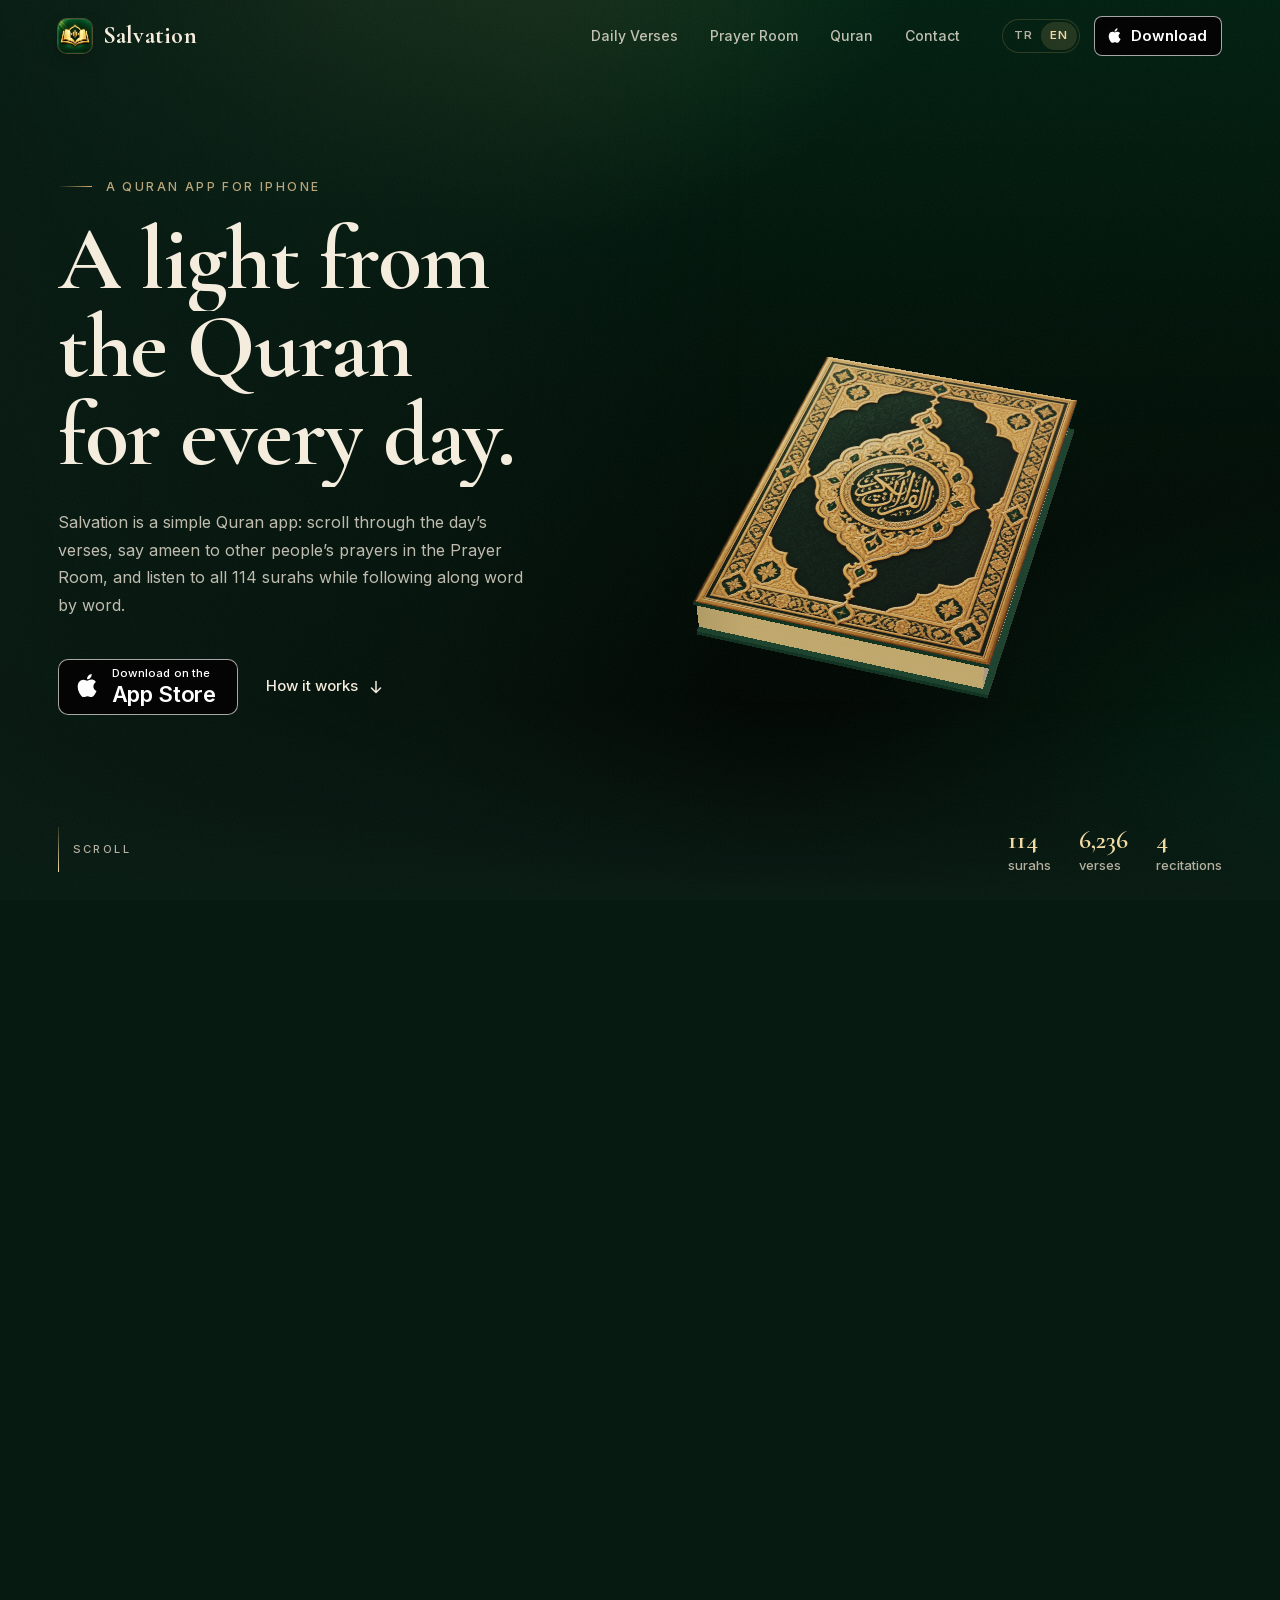
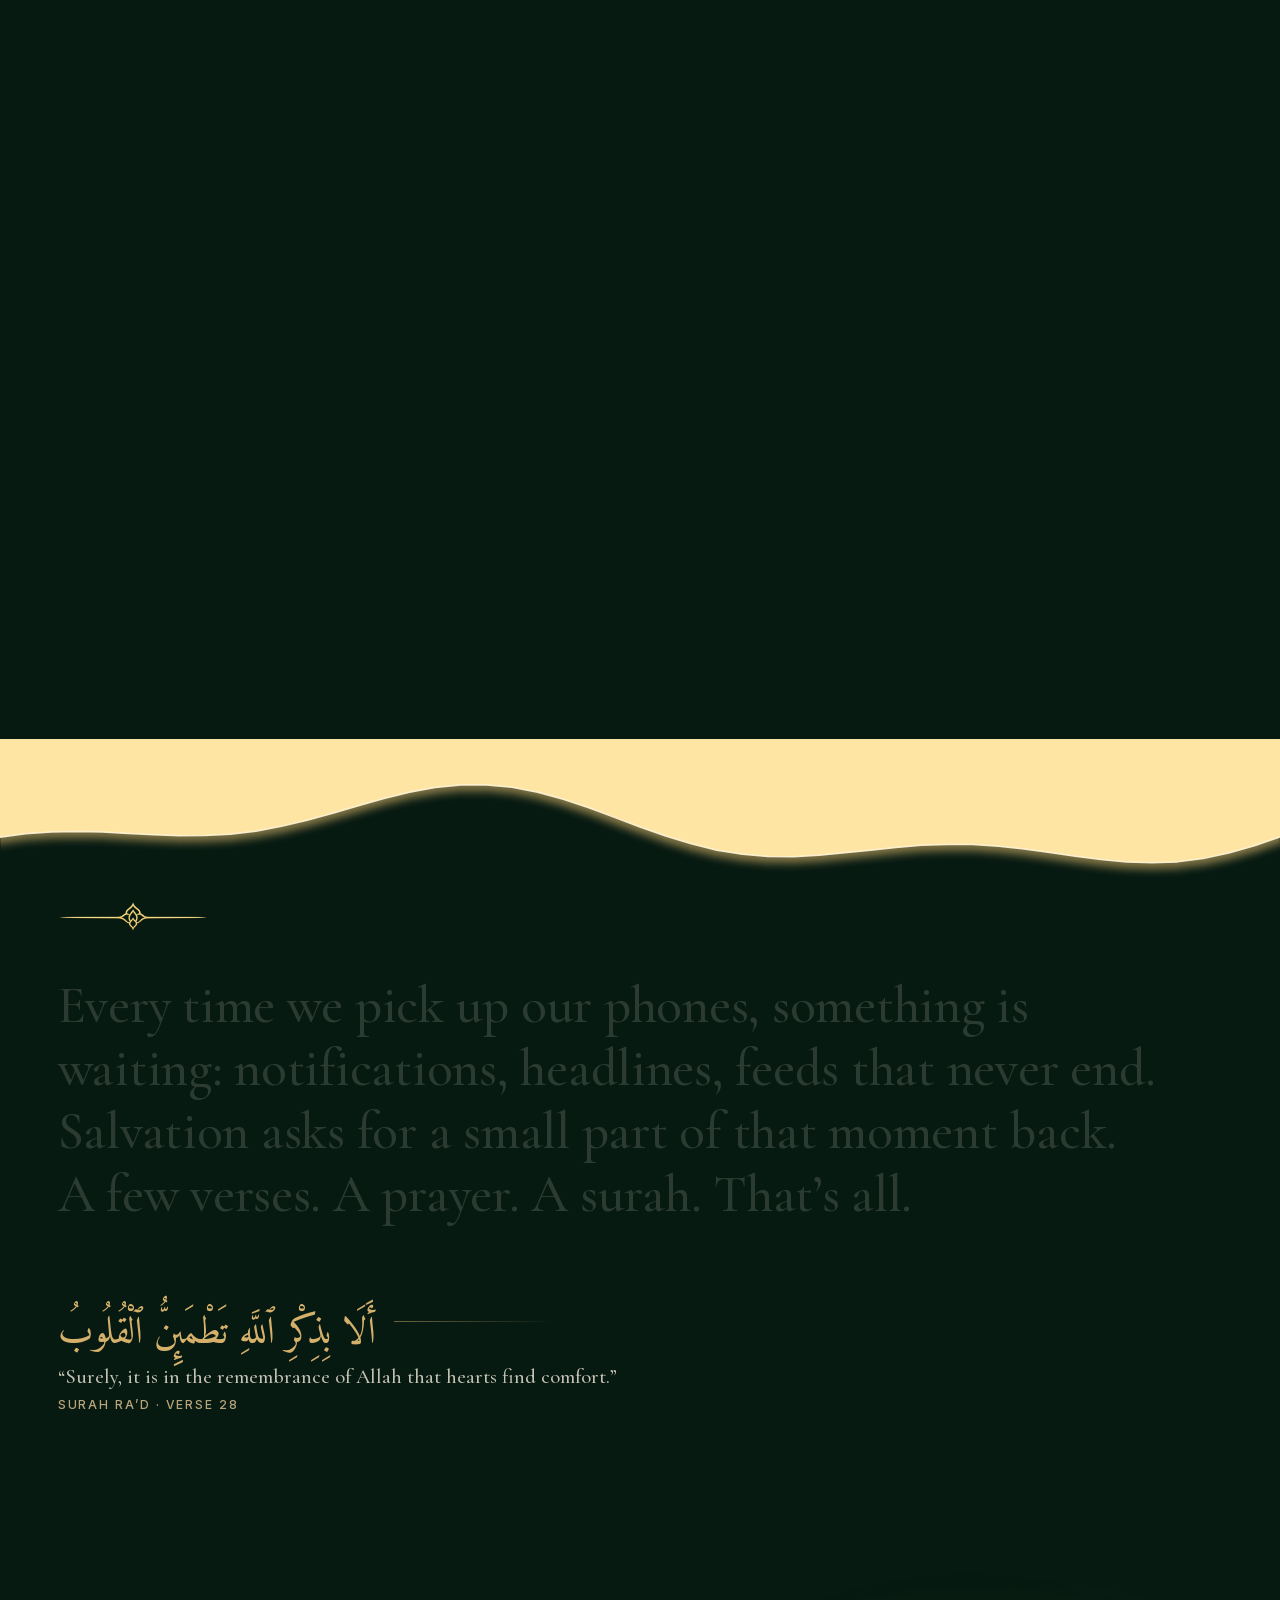
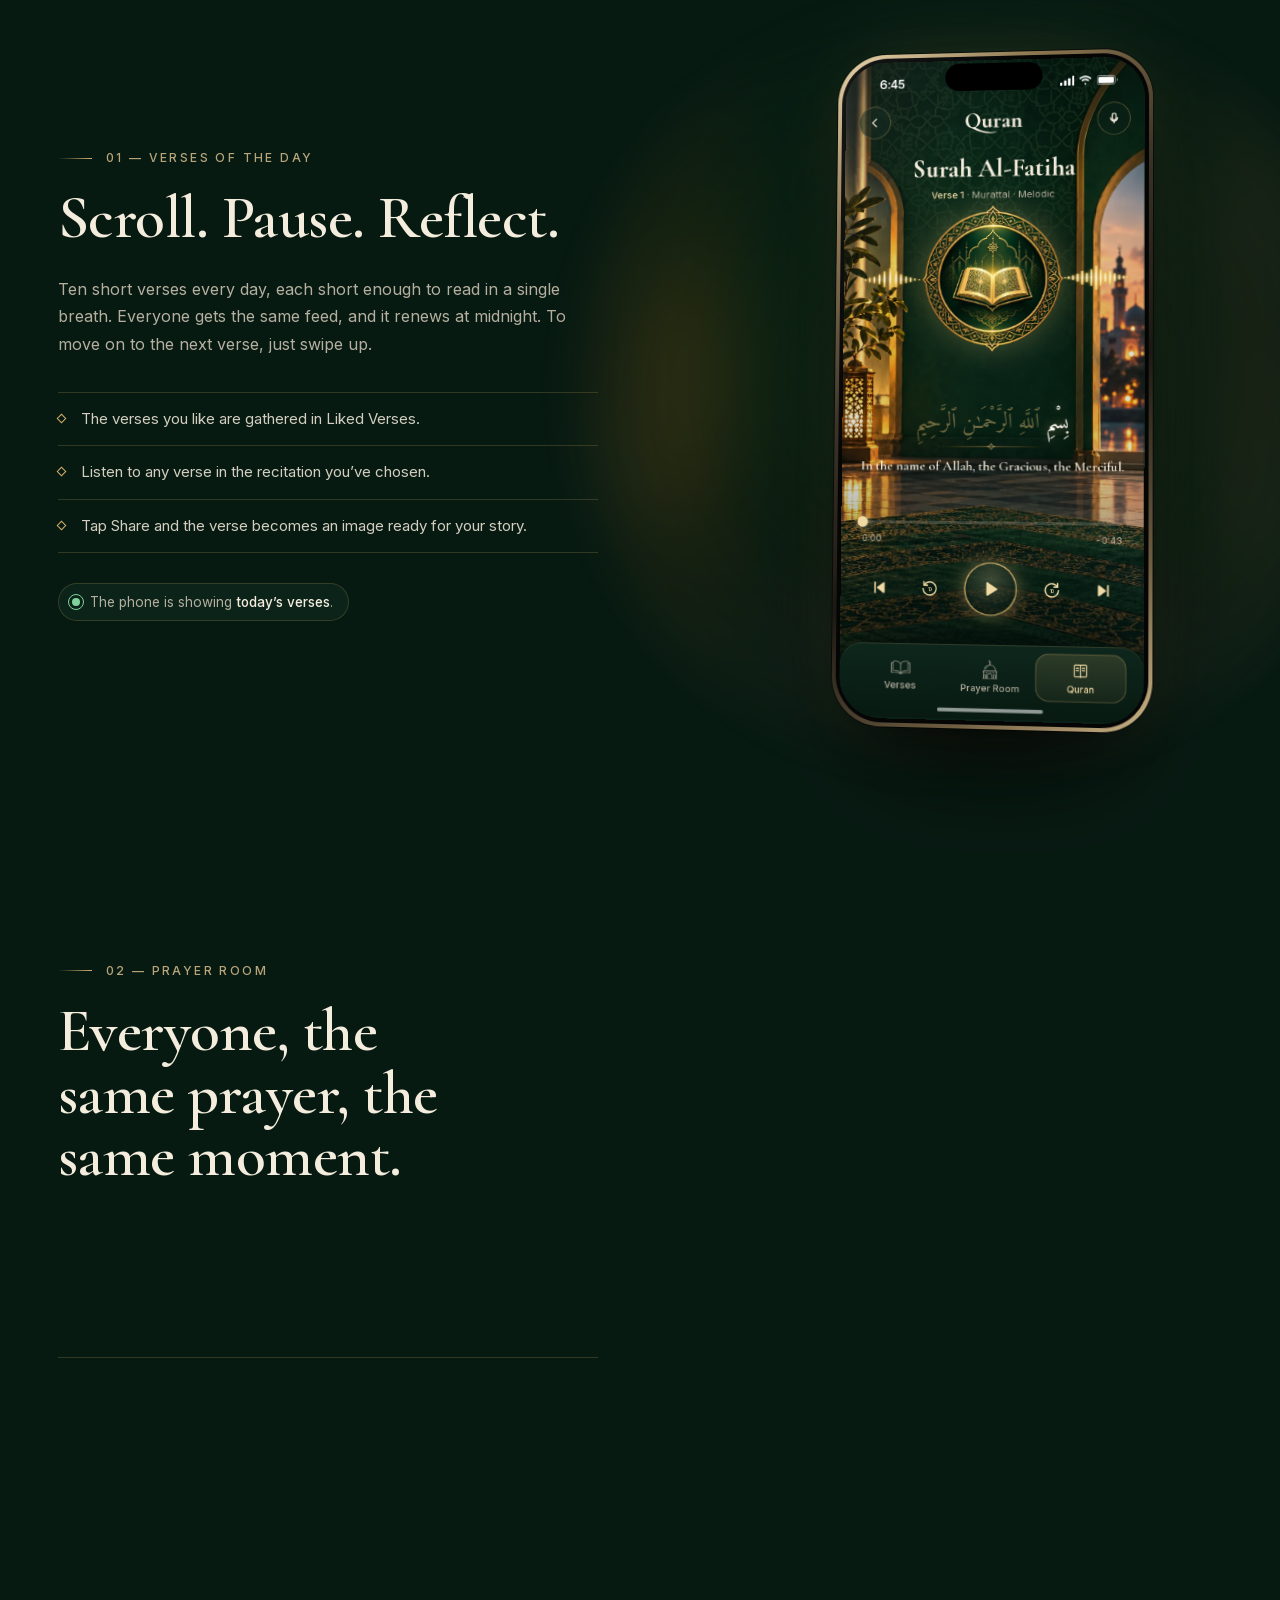
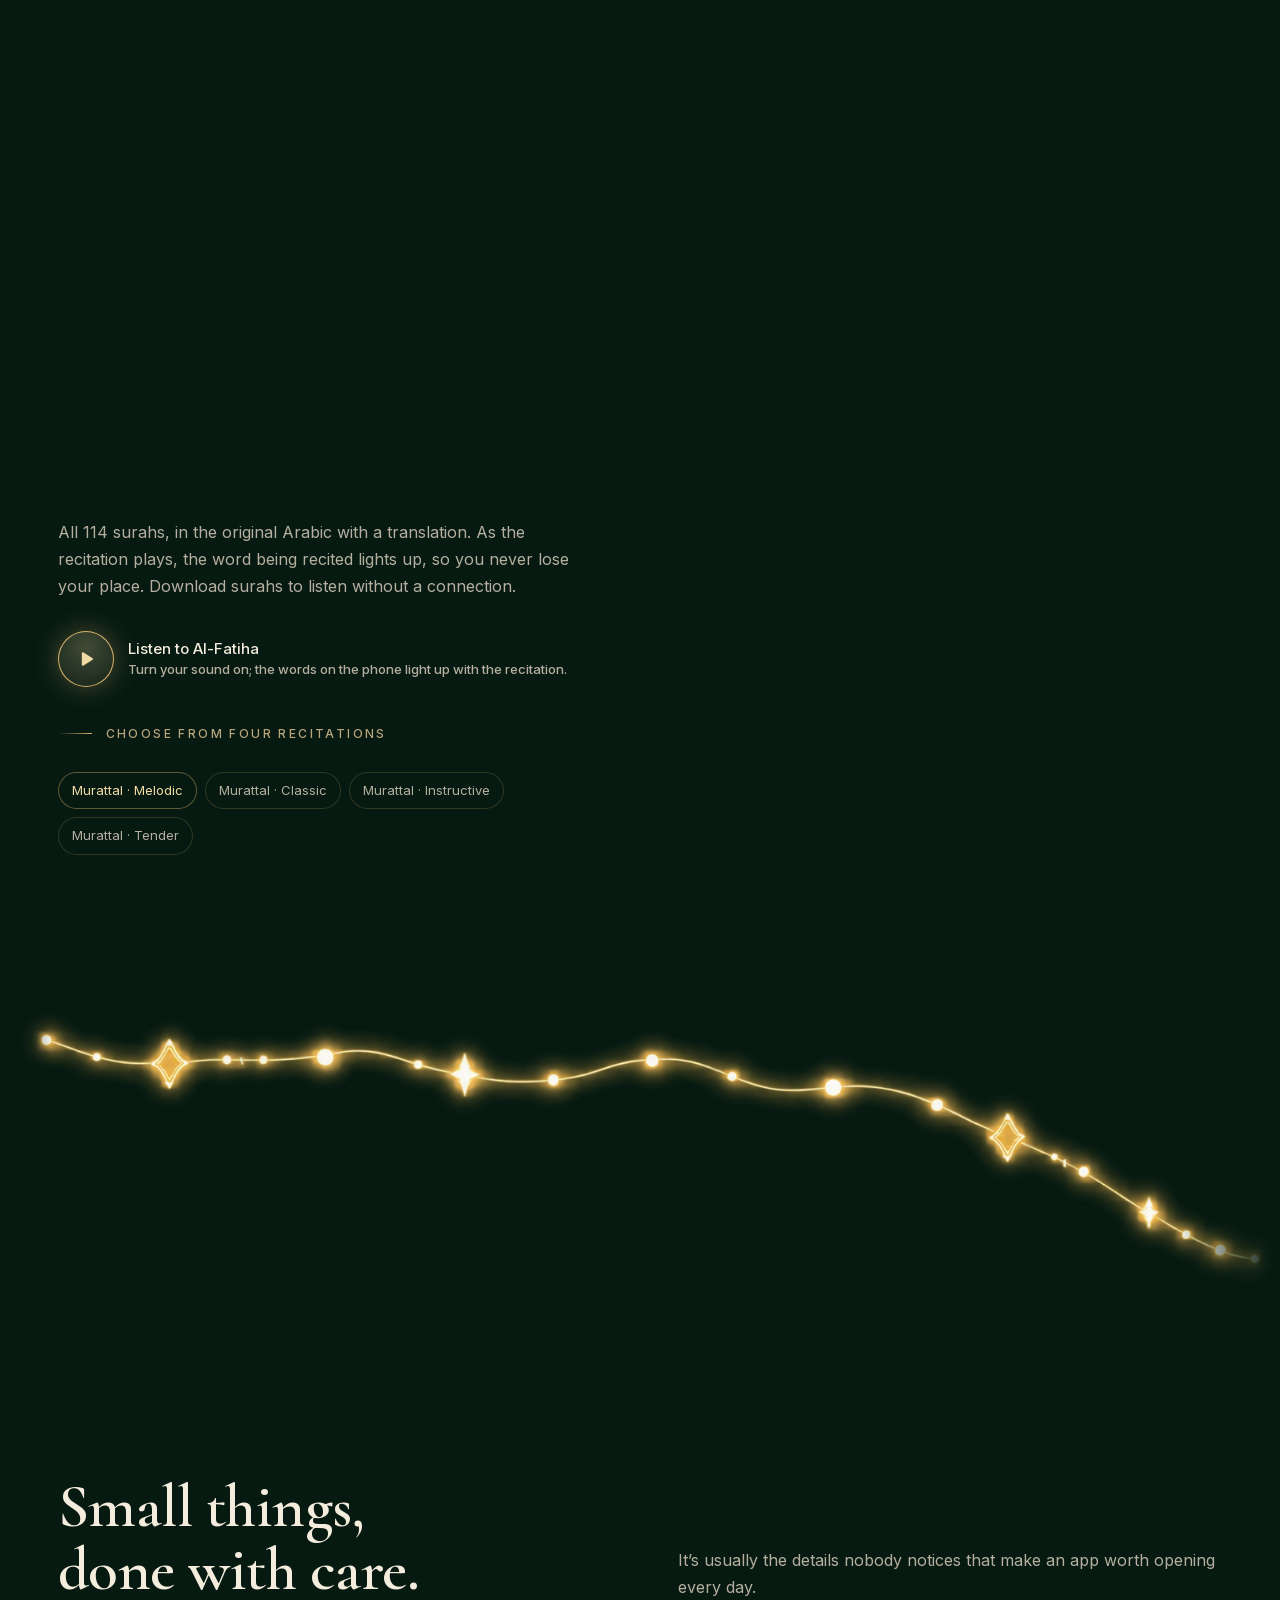
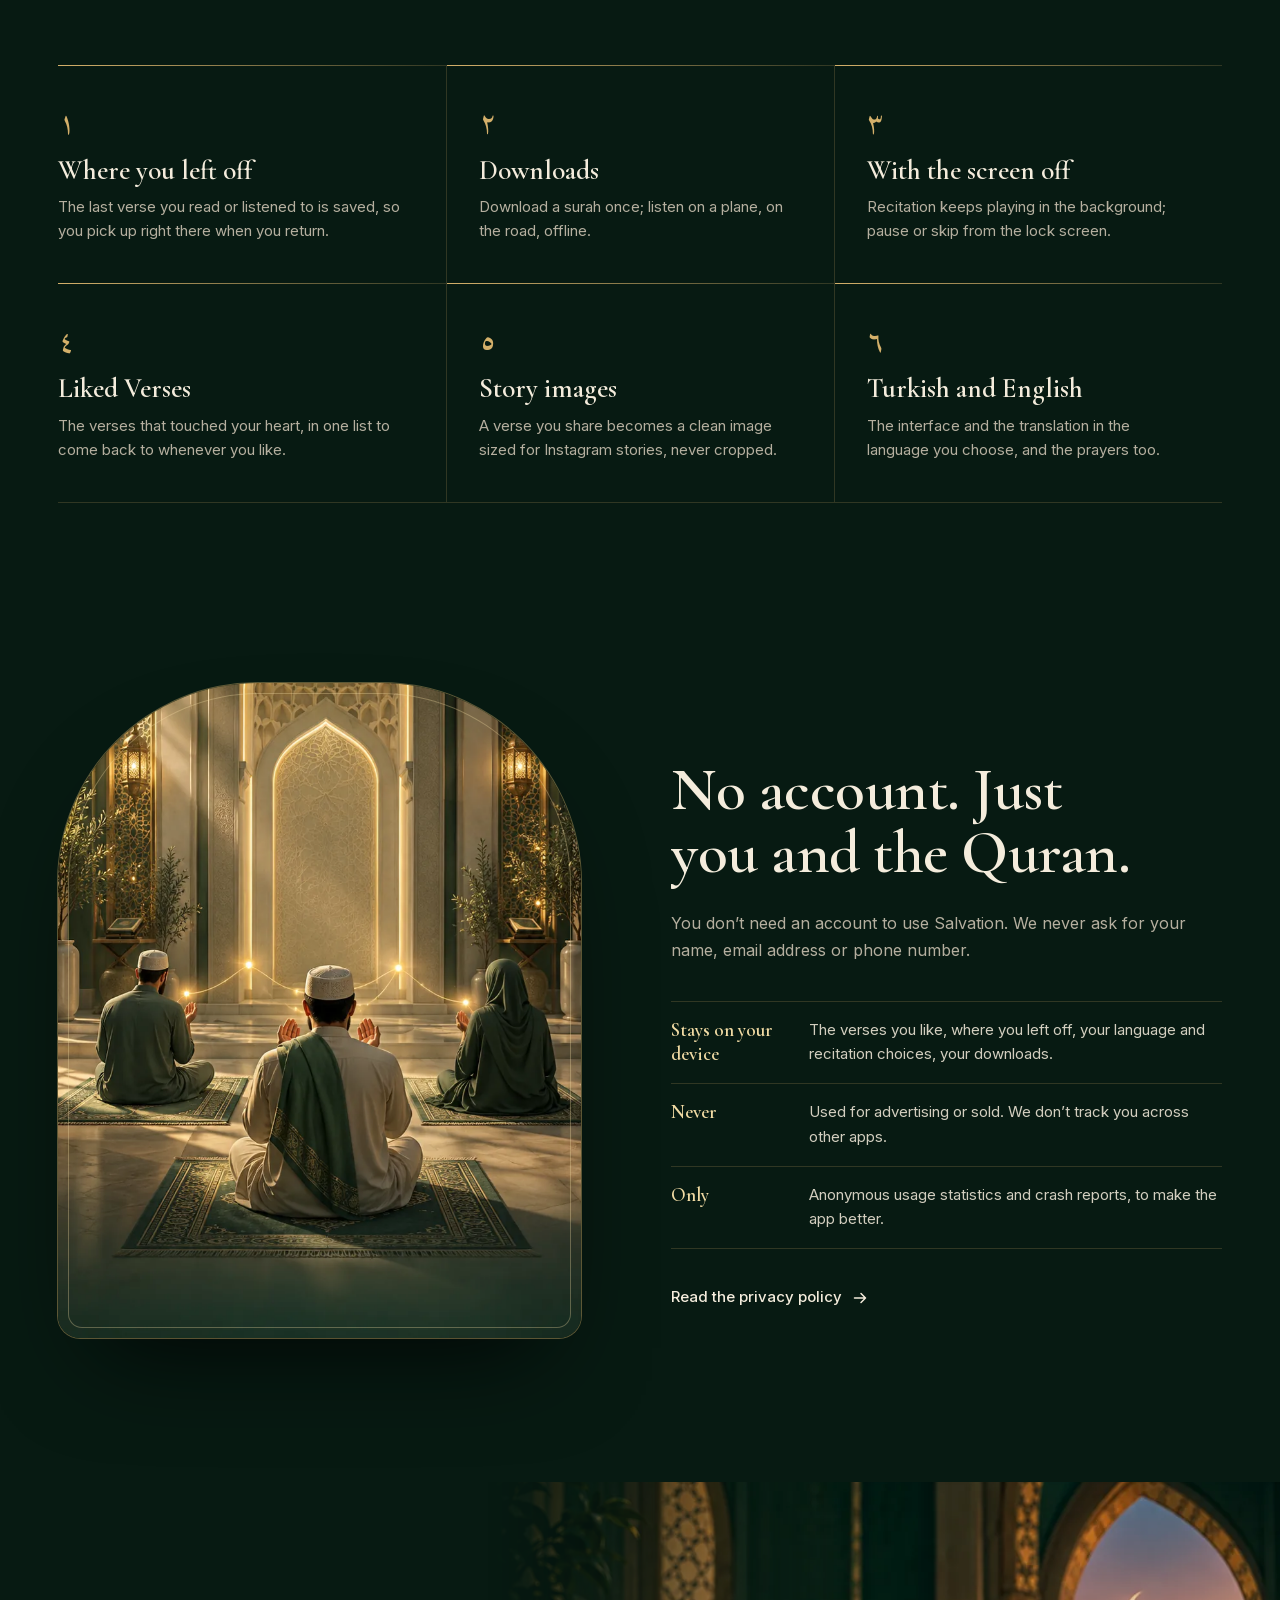
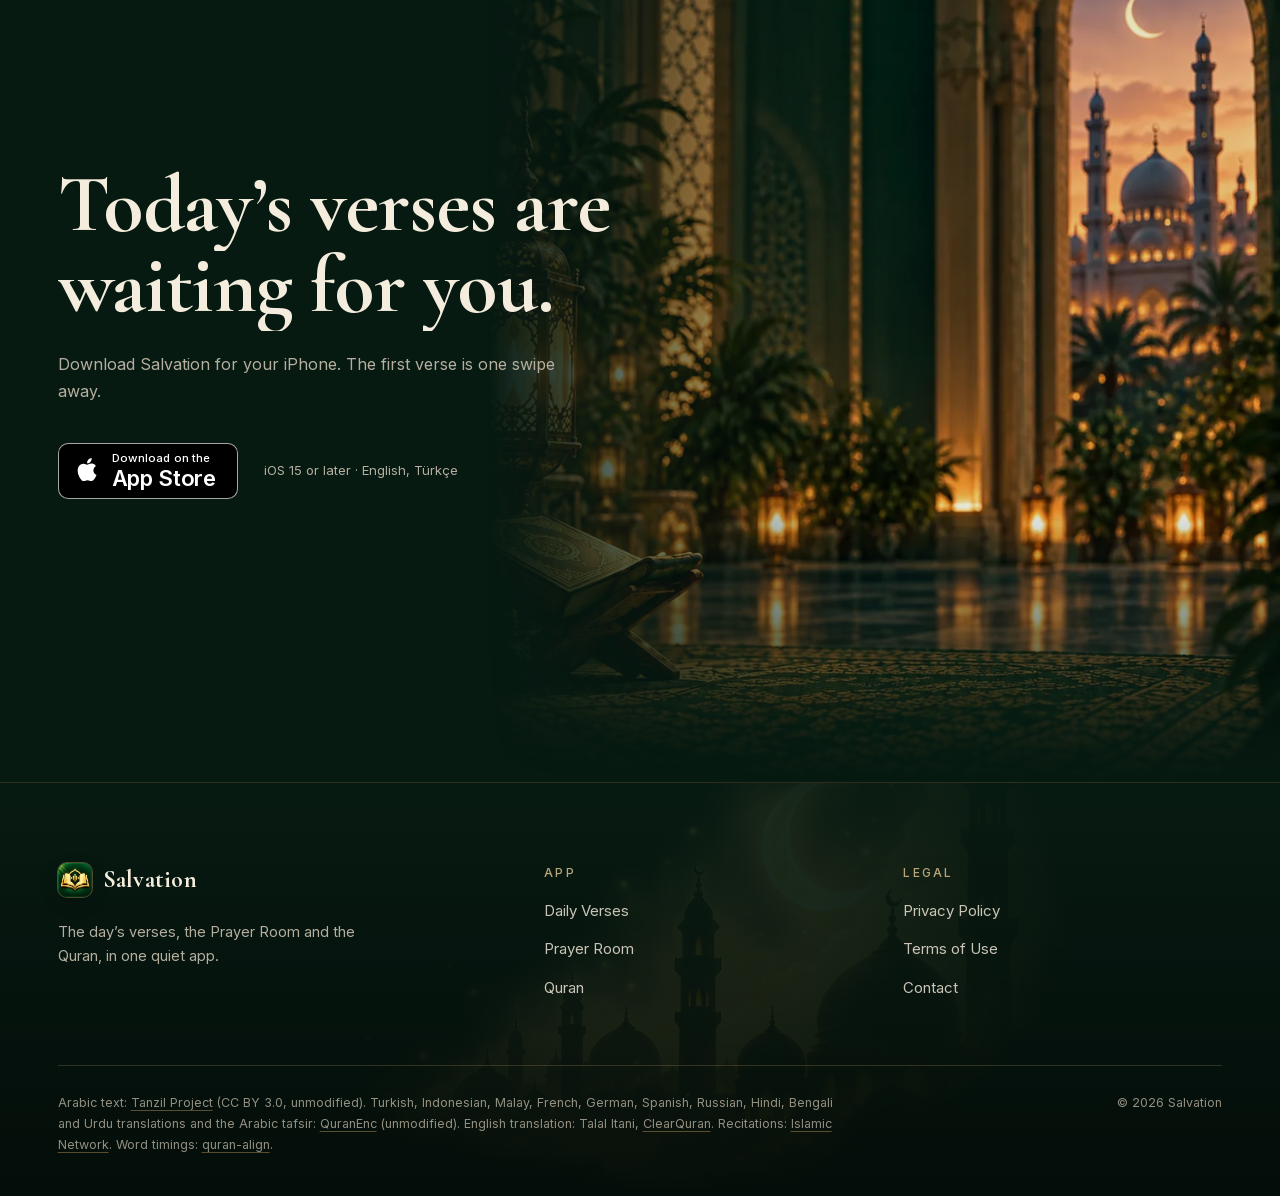
==== salvation/index.html @ 747a9bcb "furkanayan.app: home page and Salvation site Co-Authored-By: Claude Opus 5.5 <noreply@anthropic.com>" ====
<!doctype html>
<html lang="tr">
<head>
  <meta charset="utf-8">
  <meta name="viewport" content="width=device-width, initial-scale=1, viewport-fit=cover">
  <title data-i18n="meta.title.home">Salvation · Günün ayetleri, Dua Odası ve Kur’an</title>
  <meta name="description" content="Günün ayetlerini kaydırarak oku, Dua Odası’nda birlikte âmin de, 114 sureyi kelime kelime takip ederek dinle. iPhone için Salvation." data-i18n-attr="content:meta.desc.home">
  <meta name="theme-color" content="#071a12">
  <meta property="og:type" content="website">
  <meta property="og:title" content="Salvation" >
  <meta property="og:description" content="Günün ayetleri, Dua Odası ve Kur’an; tek, sakin bir uygulamada." data-i18n-attr="content:footer.tag">
  <meta property="og:image" content="https://furkanayan.app/salvation/assets/img/icon-512.png">
  <meta name="apple-itunes-app" content="app-id=6818659276">
  <link rel="icon" href="assets/img/favicon-32.png" sizes="32x32" type="image/png">
  <link rel="apple-touch-icon" href="assets/img/apple-touch-icon.png">
  <link rel="preload" href="assets/fonts/CormorantGaramond-Bold.woff2" as="font" type="font/woff2" crossorigin>
  <link rel="preload" href="assets/fonts/Inter-Regular.woff2" as="font" type="font/woff2" crossorigin>
  <link rel="stylesheet" href="assets/css/site.css">
  <script src="assets/js/i18n.js"></script>
  <script type="importmap">
    {
      "imports": {
        "three": "./assets/vendor/three/three.module.min.js",
        "three/addons/": "./assets/vendor/three/addons/"
      }
    }
  </script>
  <script src="assets/js/main.js" defer></script>
  <script src="assets/js/home.js" defer></script>
  <script type="module" src="assets/js/hero.js" async></script>
</head>
<body>
  <svg width="0" height="0" style="position:absolute" aria-hidden="true">
    <symbol id="i-apple" viewBox="0 0 24 24"><path fill="currentColor" d="M16.37 12.73c-.03-2.6 2.13-3.86 2.22-3.92-1.21-1.77-3.09-2.01-3.76-2.04-1.6-.16-3.12.94-3.94.94-.81 0-2.06-.92-3.39-.9-1.74.03-3.35 1.01-4.25 2.57-1.81 3.14-.46 7.8 1.3 10.35.86 1.25 1.89 2.65 3.24 2.6 1.3-.05 1.79-.84 3.36-.84 1.57 0 2.01.84 3.38.81 1.4-.02 2.29-1.27 3.14-2.53.99-1.45 1.4-2.85 1.42-2.93-.03-.01-2.72-1.04-2.75-4.14ZM13.78 5.1c.71-.87 1.2-2.07 1.06-3.27-1.03.04-2.28.69-3.02 1.55-.66.76-1.24 1.99-1.09 3.16 1.15.09 2.33-.58 3.05-1.44Z"/></symbol>
    <symbol id="i-down" viewBox="0 0 16 16"><path fill="none" stroke="currentColor" stroke-width="1.5" stroke-linecap="round" stroke-linejoin="round" d="M8 2.5v11M3.5 9 8 13.5 12.5 9"/></symbol>
    <symbol id="i-right" viewBox="0 0 16 16"><path fill="none" stroke="currentColor" stroke-width="1.5" stroke-linecap="round" stroke-linejoin="round" d="M2.5 8h11M9 3.5 13.5 8 9 12.5"/></symbol>
    <symbol id="i-play" viewBox="0 0 24 24"><path d="M7 4.8v14.4c0 .8.9 1.3 1.6.9l11.3-7.2c.6-.4.6-1.3 0-1.7L8.6 3.9C7.9 3.5 7 4 7 4.8Z"/></symbol>
    <symbol id="i-pause" viewBox="0 0 24 24"><rect x="6" y="4.5" width="4" height="15" rx="1.2"/><rect x="14" y="4.5" width="4" height="15" rx="1.2"/></symbol>
    <symbol id="i-close" viewBox="0 0 14 14"><path fill="none" stroke-linecap="round" d="M1 1l12 12M13 1 1 13"/></symbol>
  </svg>

  <a class="skip" href="#main" data-i18n="skip">İçeriğe geç</a>

  <header class="nav" data-nav>
    <div class="nav__inner wrap">
      <a class="brand" href="./">
        <img src="assets/img/app-icon.webp" alt="" width="34" height="34">
        <span>Salvation</span>
      </a>
      <nav class="nav__links" aria-label="Salvation">
        <a href="#verses" data-i18n="nav.verses">Günün Ayetleri</a>
        <a href="#prayer" data-i18n="nav.prayer">Dua Odası</a>
        <a href="#quran" data-i18n="nav.quran">Kur’an</a>
        <button type="button" data-contact data-i18n="nav.contact">İletişim</button>
      </nav>
      <div class="nav__end">
        <div class="lang" role="group" aria-label="Dil · Language">
          <button type="button" data-lang="tr" aria-pressed="true">TR</button>
          <button type="button" data-lang="en" aria-pressed="false">EN</button>
        </div>
        <a class="store store--sm" href="https://apps.apple.com/app/id6818659276"><svg aria-hidden="true"><use href="#i-apple"/></svg><span data-i18n="nav.download">İndir</span></a>
        <button class="nav__toggle" type="button" aria-expanded="false" aria-controls="menu" data-i18n-attr="aria-label:nav.menu" aria-label="Menü"><span></span><span></span></button>
      </div>
    </div>
  </header>

  <div class="menu" id="menu" data-menu>
    <ol>
      <li><a href="#verses" data-i18n="nav.verses">Günün Ayetleri</a></li>
      <li><a href="#prayer" data-i18n="nav.prayer">Dua Odası</a></li>
      <li><a href="#quran" data-i18n="nav.quran">Kur’an</a></li>
      <li><button type="button" data-contact data-i18n="nav.contact">İletişim</button></li>
    </ol>
    <div class="menu__foot">
      <div class="lang" role="group" aria-label="Dil · Language">
        <button type="button" data-lang="tr" aria-pressed="true">TR</button>
        <button type="button" data-lang="en" aria-pressed="false">EN</button>
      </div>
      <a class="store store--sm" href="https://apps.apple.com/app/id6818659276"><svg aria-hidden="true"><use href="#i-apple"/></svg><span data-i18n="nav.download">İndir</span></a>
    </div>
  </div>

  <main id="main">
    <!-- Hero: the splash's Quran opening, light rising from its pages. It
         stays on screen while the page scrolls through it: the copy leaves,
         the book comes to the middle, the camera goes into the light until
         the light fills the screen, and the light lifts off upwards on a
         wavy edge, as the app's splash does. -->
    <section class="hero" data-hero>
      <div class="hero__sticky">
      <canvas class="hero__canvas" data-hero-canvas aria-hidden="true"></canvas>
      <div class="hero__veil"></div>
      <div class="hero__out">
      <div class="hero__inner wrap">
        <div class="hero__copy">
          <p class="eyebrow" data-hero-in style="--d: 200ms" data-i18n="hero.eyebrow"><span lang="en">iPhone</span> için Kur’an uygulaması</p>
          <h1 class="display" data-split data-split-hero data-i18n="hero.title">Her güne Kur’an’dan bir ışık.</h1>
          <p class="hero__lead" data-hero-in style="--d: 900ms" data-i18n="hero.lead">Salvation; günün ayetlerini kaydırarak okuduğun, Dua Odası’nda başkalarının dualarına âmin dediğin ve 114 sureyi kelime kelime takip ederek dinlediğin sade bir Kur’an uygulaması.</p>
          <div class="hero__actions" data-hero-in style="--d: 1100ms">
            <a class="store" href="https://apps.apple.com/app/id6818659276">
              <svg aria-hidden="true"><use href="#i-apple"/></svg>
              <span class="store__label"><small data-i18n="store.small">App Store’dan</small><span data-i18n="store.big">İndirin</span></span>
            </a>
            <a class="link-arrow" href="#intro"><span data-i18n="hero.how">Nasıl çalışır</span><svg aria-hidden="true"><use href="#i-down"/></svg></a>
          </div>
        </div>
      </div>
      <div class="hero__foot wrap" data-hero-in style="--d: 1500ms">
        <span class="scroll-cue"><i></i><span data-i18n="hero.scroll">Kaydır</span></span>
        <ul class="hero__facts">
          <li data-i18n="hero.f1"><strong>114</strong>sure</li>
          <li data-i18n="hero.f2"><strong>6.236</strong>ayet</li>
          <li data-i18n="hero.f3"><strong>4</strong>okuyuş</li>
        </ul>
      </div>
      </div>
      <div class="hero__light" aria-hidden="true"></div>
      </div>
      <svg class="hero__wave" viewBox="0 0 1000 100" preserveAspectRatio="none" aria-hidden="true" data-hero-wave>
        <defs>
          <filter id="wave-glow" x="-5%" y="-100%" width="110%" height="300%"><feGaussianBlur stdDeviation="0 2.5"/></filter>
        </defs>
        <path class="hero__wave-glow"/>
        <path class="hero__wave-fill"/>
        <path class="hero__wave-rim"/>
      </svg>
    </section>

    <!-- Why: lights up word by word as it scrolls past. -->
    <section class="manifesto" id="intro">
      <div class="wrap">
        <img class="manifesto__ornament" src="assets/img/divider-ornate.webp" alt="" width="150" height="29" data-reveal>
        <p class="manifesto__text" data-manifesto data-i18n="manifesto.text">Telefonu her elimize aldığımızda bir şey bizi bekliyor: bildirimler, haberler, bitmeyen akışlar. Salvation o anın küçük bir kısmını geri istiyor. <span class="accent">Birkaç ayet. Bir dua. Bir sure.</span> O kadar.</p>
        <div class="manifesto__sign" data-reveal>
          <span class="arabic" lang="ar" dir="rtl">أَلَا بِذِكْرِ ٱللَّهِ تَطْمَئِنُّ ٱلْقُلُوبُ</span>
        </div>
        <p class="manifesto__meal" data-reveal style="--d: 150ms" data-i18n="manifesto.meal">“Bilesiniz ki, kalpler ancak Allah’ı anmakla huzur bulur.” <span>Ra’d Suresi · 28. Ayet</span></p>
      </div>
    </section>

    <!-- The app's three tabs; on wide screens one phone stays put while the
         chapters scroll past and changes screen with them. -->
    <section class="tabs" data-tabs>
      <div class="tabs__grid wrap">
        <div class="tabs__stage" data-stage>
          <div class="stage__glow" aria-hidden="true">
            <img src="assets/img/scene-verses.webp" alt="" class="on" data-glow="verses">
            <img src="assets/img/scene-prayer.webp" alt="" data-glow="prayer" loading="lazy">
            <img src="assets/img/scene-quran.webp" alt="" data-glow="quran" loading="lazy">
          </div>
          <div data-phone-slot="all"></div>
          <div class="amin-hint" data-amin-hint aria-hidden="true">
            <span data-i18n="ui.amin_hint">Dokun, âmin de</span>
            <svg viewBox="0 0 46 20"><path d="M1 10h42M36 3l7 7-7 7"/></svg>
          </div>
        </div>

        <div class="tabs__chapters">
          <article class="chapter" id="verses" data-chapter="verses">
            <div class="chapter__inner">
              <p class="eyebrow" data-reveal data-i18n="ch1.eyebrow">01 — Günün Ayetleri</p>
              <h2 class="h2" data-split data-i18n="ch1.title">Kaydır. Dur. Düşün.</h2>
              <p class="lead" data-reveal data-i18n="ch1.body">Her gün on kısa ayet; her biri tek nefeste okunacak kadar. Akış herkes için aynı ve her gece yarısı yenileniyor. Bir sonraki ayete geçmek için yukarı kaydırman yeterli.</p>
              <ul class="chapter__list">
                <li data-reveal data-i18n="ch1.li1">Beğendiğin ayetler Beğendiklerim’de toplanır.</li>
                <li data-reveal style="--d: 80ms" data-i18n="ch1.li2">Her ayeti seçtiğin okuyuşla dinleyebilirsin.</li>
                <li data-reveal style="--d: 160ms" data-i18n="ch1.li3">Paylaş’a dokun; ayet, hikâyende paylaşabileceğin bir görsele dönüşür.</li>
              </ul>
              <p class="live" data-reveal><span class="dot"></span><span data-i18n="ch1.live">Telefondakiler <b>bugünün ayetleri</b>.</span></p>
            </div>
            <div class="chapter__phone" data-phone-slot="verses"></div>
          </article>

          <article class="chapter" id="prayer" data-chapter="prayer">
            <div class="chapter__inner">
              <p class="eyebrow" data-reveal data-i18n="ch2.eyebrow">02 — Dua Odası</p>
              <h2 class="h2" data-split data-i18n="ch2.title">Herkes aynı anda, aynı duada.</h2>
              <p class="lead" data-reveal data-i18n="ch2.body">Dua Odası’nda dualar bir zincir gibi akar. Her dua beş dakika ekranda kalır ve o beş dakika boyunca dünyanın her yerinde aynı dua okunur. Âmin dediğinde, o anda orada olan herkesle birlikte demiş olursun.</p>
              <ul class="chapter__list">
                <li data-reveal data-i18n="ch2.li1">Kalbinle destekle ya da “bu dua için dua ediyorum” de.</li>
                <li data-reveal style="--d: 80ms" data-i18n="ch2.li2">Kaç kişinin âmin dediğini canlı olarak görürsün.</li>
                <li data-reveal style="--d: 160ms" data-i18n="ch2.li3">Premium ile kendi duanı zincire ekle; yalnızca sana görünür, cihazından çıkmaz.</li>
              </ul>
              <p class="live" data-reveal><span class="dot"></span><span data-i18n="ch2.live">Şu an odada: <b data-live-topic>…</b> · <span class="tabular" data-live-left>5:00</span> kaldı</span></p>
            </div>
            <div class="chapter__phone" data-phone-slot="prayer"></div>
          </article>

          <article class="chapter" id="quran" data-chapter="quran">
            <div class="chapter__inner">
              <p class="eyebrow" data-reveal data-i18n="ch3.eyebrow">03 — Kur’an</p>
              <h2 class="h2" data-split data-i18n="ch3.title">Dinle, kelime kelime takip et.</h2>
              <p class="lead" data-reveal data-i18n="ch3.body">114 surenin tamamı, Arapça aslı ve mealiyle. Okuyuşu dinlerken okunan kelime parlar; nerede olduğunu hiç kaybetmezsin. Sureleri indirip internet olmadan da dinleyebilirsin.</p>
              <button class="listen-btn" type="button" aria-pressed="false" data-listen data-reveal>
                <span class="listen-btn__icon"><svg class="i-play" aria-hidden="true"><use href="#i-play"/></svg><svg class="i-pause" aria-hidden="true"><use href="#i-pause"/></svg></span>
                <span><span data-listen-label data-i18n="ch3.listen">Fâtiha’yı dinle</span><small data-i18n="ch3.listen_note">Sesi aç; telefondaki kelimeler okuyuşla birlikte parlar.</small></span>
              </button>
              <p class="eyebrow" style="margin: 40px 0 0" data-reveal data-i18n="ch3.reciters">Dört okuyuş arasından seç</p>
              <ul class="reciters" data-reveal>
                <li data-i18n="rec.1">Tertil · Ahenkli</li>
                <li data-i18n="rec.2">Tertil · Klasik</li>
                <li data-i18n="rec.3">Tertil · Öğretici</li>
                <li data-i18n="rec.4">Tertil · Hüzünlü</li>
              </ul>
            </div>
            <div class="chapter__phone" data-phone-slot="quran"></div>
          </article>
        </div>
      </div>
    </section>

    <div class="lights" aria-hidden="true" data-parallax="0.08">
      <img src="assets/img/string-of-lights.webp" alt="" loading="lazy" width="1600" height="533">
    </div>

    <section class="details">
      <div class="wrap">
        <div class="details__head">
          <div>
            <p class="eyebrow" data-reveal data-i18n="details.eyebrow">Ayrıntılar</p>
            <h2 class="h2" data-split data-i18n="details.title">Küçük şeyler, özenle.</h2>
          </div>
          <p class="lead" data-reveal data-i18n="details.lead">Bir uygulamayı her gün açılası kılan, çoğu zaman kimsenin fark etmediği ayrıntılardır.</p>
        </div>
        <ol class="index">
          <li data-reveal><span class="index__num" lang="ar">١</span><h3 data-i18n="d1.t">Kaldığın yer</h3><p data-i18n="d1.p">Kur’an’da en son okuduğun ya da dinlediğin ayet kaydedilir; döndüğünde oradan devam edersin.</p></li>
          <li data-reveal style="--d: 90ms"><span class="index__num" lang="ar">٢</span><h3 data-i18n="d2.t">İndirilenler</h3><p data-i18n="d2.p">Sureleri bir kez indir; uçakta, yolda, internet yokken dinle.</p></li>
          <li data-reveal style="--d: 180ms"><span class="index__num" lang="ar">٣</span><h3 data-i18n="d3.t">Ekran kapalıyken</h3><p data-i18n="d3.p">Okuyuş arka planda sürer; kilit ekranından durdurabilir, ayet atlayabilirsin.</p></li>
          <li data-reveal><span class="index__num" lang="ar">٤</span><h3 data-i18n="d4.t">Beğendiklerim</h3><p data-i18n="d4.p">Kalbine dokunan ayetler, istediğin zaman dönebileceğin tek bir listede.</p></li>
          <li data-reveal style="--d: 90ms"><span class="index__num" lang="ar">٥</span><h3 data-i18n="d5.t">Hikâye görseli</h3><p data-i18n="d5.p">Paylaştığın ayet, Instagram hikâyesi ölçüsünde, kırpılmayan sade bir görsel olur.</p></li>
          <li data-reveal style="--d: 180ms"><span class="index__num" lang="ar">٦</span><h3 data-i18n="d6.t">Türkçe ve İngilizce</h3><p data-i18n="d6.p">Arayüz de meal de seçtiğin dilde; Dua Odası’ndaki dualar da.</p></li>
        </ol>
      </div>
    </section>

    <section class="promise">
      <div class="wrap promise__grid">
        <div class="promise__media" data-reveal>
          <img src="assets/img/worshippers.webp" alt="" loading="lazy" width="847" height="1260" data-parallax="-0.12">
        </div>
        <div>
          <p class="eyebrow" data-reveal data-i18n="promise.eyebrow">Gizlilik</p>
          <h2 class="h2" data-split data-i18n="promise.title">Hesap yok. Sadece sen ve Kur’an.</h2>
          <p class="lead" style="margin-top: 26px" data-reveal data-i18n="promise.body">Salvation’ı kullanmak için hesap açmana gerek yok. Adını, e-postanı ya da telefon numaranı hiç sormuyoruz.</p>
          <ul class="promise__list">
            <li data-reveal><b data-i18n="promise.k1">Cihazında kalır</b><span data-i18n="promise.v1">Beğendiğin ayetler, kaldığın yer, dil ve okuyuş tercihlerin, indirdiğin sureler.</span></li>
            <li data-reveal style="--d: 80ms"><b data-i18n="promise.k2">Asla</b><span data-i18n="promise.v2">Reklam için kullanılmaz, satılmaz. Seni başka uygulamalarda takip etmeyiz.</span></li>
            <li data-reveal style="--d: 160ms"><b data-i18n="promise.k3">Yalnızca</b><span data-i18n="promise.v3">Uygulamayı iyileştirmek için anonim kullanım istatistikleri ve çökme raporları.</span></li>
          </ul>
          <a class="link-arrow link-arrow--side" href="privacy/" data-reveal><span data-i18n="promise.link">Gizlilik politikasını oku</span><svg aria-hidden="true"><use href="#i-right"/></svg></a>
        </div>
      </div>
    </section>

    <section class="cta" id="download">
      <div class="cta__scene" aria-hidden="true">
        <img src="assets/img/courtyard.webp" alt="" loading="lazy" width="941" height="1672">
      </div>
      <div class="motes" aria-hidden="true"><i style="left:61.3%;--s:2.3px;--t:13.2s;--delay:-2.8s;--dx:-52px;--o:0.60"></i><i style="left:94.1%;--s:4.4px;--t:16.1s;--delay:-4.0s;--dx:4px;--o:0.54"></i><i style="left:58.3%;--s:2.3px;--t:11.7s;--delay:-16.7s;--dx:39px;--o:0.80"></i><i style="left:88.4%;--s:2.6px;--t:12.5s;--delay:-11.3s;--dx:28px;--o:0.83"></i><i style="left:92.2%;--s:2.3px;--t:14.8s;--delay:-12.1s;--dx:1px;--o:0.49"></i><i style="left:72.7%;--s:2.3px;--t:17.5s;--delay:-15.6s;--dx:6px;--o:0.55"></i><i style="left:93.6%;--s:3.7px;--t:17.1s;--delay:-15.3s;--dx:1px;--o:0.61"></i><i style="left:78.7%;--s:3.3px;--t:11.3s;--delay:-5.5s;--dx:38px;--o:0.42"></i><i style="left:52.2%;--s:3.9px;--t:12.2s;--delay:-9.6s;--dx:-3px;--o:0.57"></i><i style="left:97.9%;--s:2.6px;--t:13.3s;--delay:-3.6s;--dx:16px;--o:0.54"></i><i style="left:67.1%;--s:4.2px;--t:12.6s;--delay:-10.1s;--dx:49px;--o:0.45"></i><i style="left:53.0%;--s:2.7px;--t:16.1s;--delay:-11.1s;--dx:-32px;--o:0.57"></i><i style="left:8.9%;--s:3.4px;--t:10.3s;--delay:-12.6s;--dx:48px;--o:0.88"></i><i style="left:36.7%;--s:4.9px;--t:10.1s;--delay:-5.2s;--dx:56px;--o:0.79"></i><i style="left:20.5%;--s:4.8px;--t:15.0s;--delay:-14.7s;--dx:-25px;--o:0.50"></i><i style="left:22.2%;--s:2.4px;--t:13.1s;--delay:-17.3s;--dx:-20px;--o:0.40"></i></div>
      <div class="wrap">
        <div class="cta__copy">
          <h2 class="display" data-split data-i18n="cta.title">Bugünün ayetleri seni bekliyor.</h2>
          <p class="lead" data-reveal data-i18n="cta.lead">Salvation’ı iPhone’una indir; ilk ayet bir kaydırma uzağında.</p>
          <div class="cta__actions" data-reveal style="--d: 120ms">
            <a class="store" href="https://apps.apple.com/app/id6818659276">
              <svg aria-hidden="true"><use href="#i-apple"/></svg>
              <span class="store__label"><small data-i18n="store.small">App Store’dan</small><span data-i18n="store.big">İndirin</span></span>
            </a>
            <span class="cta__note" data-i18n="cta.note">iOS 15 ve üzeri · Türkçe, English</span>
          </div>
        </div>
      </div>
    </section>
  </main>

  <footer class="footer">
    <img class="footer__skyline" src="assets/img/golden-skyline.webp" alt="" loading="lazy" aria-hidden="true">
    <div class="wrap">
      <div class="footer__grid">
        <div>
          <a class="brand" href="./"><img src="assets/img/app-icon.webp" alt="" width="34" height="34"><span>Salvation</span></a>
          <p class="footer__tag" data-i18n="footer.tag">Günün ayetleri, Dua Odası ve Kur’an; tek, sakin bir uygulamada.</p>
        </div>
        <div>
          <h4 data-i18n="footer.app">Uygulama</h4>
          <ul>
            <li><a href="#verses" data-i18n="nav.verses">Günün Ayetleri</a></li>
            <li><a href="#prayer" data-i18n="nav.prayer">Dua Odası</a></li>
            <li><a href="#quran" data-i18n="nav.quran">Kur’an</a></li>
          </ul>
        </div>
        <div>
          <h4 data-i18n="footer.legal">Yasal</h4>
          <ul>
            <li><a href="privacy/" data-i18n="footer.privacy">Gizlilik Politikası</a></li>
            <li><a href="terms/" data-i18n="footer.terms">Kullanım Koşulları</a></li>
            <li><button type="button" data-contact data-i18n="footer.contact">İletişim</button></li>
          </ul>
        </div>
      </div>
      <div class="footer__sources">
        <p data-i18n="footer.sources">Arapça metin: <a href="https://tanzil.net" rel="noopener">Tanzil Projesi</a> (CC BY 3.0, değiştirilmeden). Türkçe, Endonezce, Malayca, Fransızca, Almanca, İspanyolca, Rusça, Hintçe, Bengalce ve Urduca mealler ile Arapça tefsir: <a href="https://quranenc.com" rel="noopener">QuranEnc</a> (değiştirilmeden). İngilizce meal: Talal Itani, <a href="https://www.clearquran.com" rel="noopener">ClearQuran</a>. Tilavetler: <a href="https://alquran.cloud" rel="noopener">Islamic Network</a>. Kelime zamanlamaları: <a href="https://github.com/cpfair/quran-align" rel="noopener">quran-align</a>.</p>
        <p data-i18n="footer.copy">© 2026 Salvation</p>
      </div>
    </div>
  </footer>

  <dialog class="contact" data-contact-dialog aria-labelledby="contact-title">
    <div class="contact__card">
      <button class="contact__close" type="button" data-contact-close data-i18n-attr="aria-label:contact.close" aria-label="Kapat"><svg aria-hidden="true"><use href="#i-close"/></svg></button>
      <img class="ornament" src="assets/img/divider-ornate.webp" alt="" width="120" height="23">
      <h2 id="contact-title" data-i18n="contact.title">Bize yaz</h2>
      <p data-i18n="contact.body">Soru, öneri ya da bir hata bildirimi için bize e-posta gönderebilirsin.</p>
      <div class="contact__email">
        <span data-contact-email>fayan.developer@gmail.com</span>
        <button class="contact__copy" type="button" data-contact-copy data-i18n="contact.copy">Kopyala</button>
      </div>
      <a class="btn btn--gold" href="mailto:fayan.developer@gmail.com?subject=Salvation" data-i18n="contact.send">E-posta gönder</a>
    </div>
  </dialog>

  <!-- The phone, cloned by home.js into the stage (wide screens) and into
       each chapter (narrow screens). Laid out at 402 × 874 points. -->
  <template id="phone-template">
    <div class="phone">
      <div class="phone__screen">
        <div class="ui">
          <div class="ui__status">
            <span data-clock>9:41</span>
            <span class="icons">
              <svg viewBox="0 0 18 12"><rect x="0" y="8" width="3" height="4" rx="1"/><rect x="5" y="5.5" width="3" height="6.5" rx="1"/><rect x="10" y="3" width="3" height="9" rx="1"/><rect x="15" y="0" width="3" height="12" rx="1"/></svg>
              <svg viewBox="0 0 16 12"><path d="M8 2.2c2.4 0 4.6.9 6.2 2.5l1.3-1.3C13.5 1.4 10.9.3 8 .3S2.5 1.4.5 3.4l1.3 1.3C3.4 3.1 5.6 2.2 8 2.2Zm0 3.7c1.4 0 2.6.5 3.6 1.4l1.3-1.3C11.6 4.7 9.9 4 8 4s-3.6.7-4.9 2l1.3 1.3c1-.9 2.2-1.4 3.6-1.4Zm0 3.6c-.6 0-1.1.2-1.5.6L8 11.7l1.5-1.6c-.4-.4-.9-.6-1.5-.6Z"/></svg>
              <svg viewBox="0 0 27 12"><rect x=".5" y=".5" width="22" height="11" rx="3.2" fill="none" stroke="#fff" stroke-opacity=".45"/><rect x="2" y="2" width="19" height="8" rx="2"/><path d="M24.5 4v4c.8-.3 1.4-1.1 1.4-2s-.6-1.7-1.4-2Z" fill-opacity=".45"/></svg>
            </span>
          </div>

          <!-- Verses of the Day -->
          <section class="screen screen--verses" data-screen="verses">
            <div class="screen__bg" style="background-image:url('assets/img/scene-verses.webp')"></div>
            <header class="ui-header">
              <div>
                <h3 data-i18n="ui.verses_title">Günün Ayetleri</h3>
                <p data-feed-date>&nbsp;</p>
              </div>
              <span class="ui-round"><svg viewBox="0 0 18 18"><path d="M3 5h12M3 9h12M3 13h12"/></svg></span>
            </header>
            <div class="feed"><div class="feed__track" data-feed-track></div></div>
            <div class="actions">
              <div class="act" data-like><span class="act__ring"><i class="mi" style="--src:url('../img/icon-heart.webp')"></i><i class="heart-filled"></i></span><span data-i18n="ui.like">Beğen</span></div>
              <div class="act act--main"><span class="act__ring"><svg><use href="#i-play"/></svg></span><span data-i18n="ui.listen">Dinle</span></div>
              <div class="act"><span class="act__ring"><svg viewBox="0 0 24 24" style="fill:none;stroke:var(--gold-light);stroke-width:2;stroke-linecap:round;stroke-linejoin:round"><path d="M12 14V3M9 6l3-3l3 3M9 9H7a2 2 0 0 0-2 2v8a2 2 0 0 0 2 2h10a2 2 0 0 0 2-2v-8a2 2 0 0 0-2-2h-2"/></svg></span><span data-i18n="ui.share">Paylaş</span></div>
            </div>
            <div class="peek">
              <div class="peek__hint"><svg viewBox="0 0 12 12"><path d="M2.5 7.5 6 4l3.5 3.5"/></svg><span data-i18n="ui.next_hint">Sıradaki ayet · yukarı kaydır</span></div>
              <div class="ref" data-peek-ref>&nbsp;</div>
              <div class="peek__ar" data-peek-ar lang="ar">&nbsp;</div>
            </div>
          </section>

          <!-- Prayer Room -->
          <section class="screen screen--prayer" data-screen="prayer">
            <div class="screen__bg" style="background-image:url('assets/img/scene-prayer.webp')"></div>
            <header class="ui-header">
              <div>
                <h3 data-i18n="ui.prayer_title">Dua Odası</h3>
                <p data-i18n="ui.prayer_sub">Birlikte dua edelim</p>
              </div>
              <span class="ui-round"><svg viewBox="0 0 18 18"><path d="M3 5h12M3 9h12M3 13h12"/></svg></span>
            </header>
            <div class="pcard">
              <svg class="pcard__shape" width="362" height="392" viewBox="0 0 362 392" aria-hidden="true">
                <defs>
                  <clipPath id="pcard-clip"><path d="M0 82A30 30 0 0 1 30 52H96C142.75 52 134.25 0 181 0S219.25 52 266 52H332A30 30 0 0 1 362 82V362A30 30 0 0 1 332 392H30A30 30 0 0 1 0 362Z"/></clipPath>
                </defs>
                <g clip-path="url(#pcard-clip)">
                  <rect width="362" height="392" fill="#ebdaba"/>
                  <image href="assets/img/parchment.webp" width="362" height="392" preserveAspectRatio="none"/>
                </g>
                <path d="M.5 82A29.5 29.5 0 0 1 30 52.5H96C142.75 52.5 134.25.5 181 .5S219.25 52.5 266 52.5H332A29.5 29.5 0 0 1 361.5 82V362A29.5 29.5 0 0 1 332 391.5H30A29.5 29.5 0 0 1 .5 362Z" fill="none" stroke="#a8833f" stroke-opacity=".55"/>
              </svg>
              <div class="pcard__body" data-pcard-body>
                <i class="mi pcard__hands" style="--src:url('../img/icon-praying-hands.webp')"></i>
                <div class="pcard__head">
                  <span class="pcard__avatar"><i class="mi" style="--src:url('../img/icon-community.webp')"></i></span>
                  <span class="pcard__title" data-prayer-topic>&nbsp;</span>
                  <span class="pill"><svg viewBox="0 0 14 14"><path d="M3.5 1.5h7M3.5 12.5h7M4.5 1.5c0 3 4.5 3 4.5 5.5S4.5 9.5 4.5 12.5M9.5 1.5c0 3-4.5 3-4.5 5.5"/></svg><span data-prayer-left>5:00</span></span>
                </div>
                <div class="pcard__text"><p data-prayer-text>&nbsp;</p></div>
                <img class="pcard__divider" src="assets/img/divider-diamond.webp" alt="">
                <div class="pcard__foot" data-amin-foot data-i18n="ui.first_amin">İlk âmini sen de</div>
              </div>
            </div>
            <div class="prayer-actions">
              <div class="act" data-like><span class="act__ring"><i class="mi" style="--src:url('../img/icon-heart.webp')"></i><i class="heart-filled"></i></span><span data-i18n="ui.support">Kalbimle
destekliyorum</span></div>
              <button class="amin" type="button" data-amin><img src="assets/img/gold-hands.webp" alt=""><span data-i18n="ui.amin">Âmin</span></button>
              <div class="act"><span class="act__ring"><i class="mi" style="--src:url('../img/icon-raised-hands.webp')"></i></span><span data-i18n="ui.praying">Bu dua için
dua ediyorum</span></div>
            </div>
            <div class="chain-row">
              <i class="mi" style="--src:url('../img/icon-add-prayer.webp')"></i>
              <div><strong data-i18n="ui.add_chain">Duamı zincire ekle</strong><span data-i18n="ui.add_chain_sub">Duan zincirde sadece sana görünür.</span></div>
              <svg viewBox="0 0 16 16"><path d="M6 3.5 10.5 8 6 12.5"/></svg>
            </div>
          </section>

          <!-- Quran: the player -->
          <section class="screen screen--quran" data-screen="quran">
            <div class="screen__bg" style="background-image:url('assets/img/scene-quran.webp')"></div>
            <div class="player__top">
              <span class="ui-round"><svg viewBox="0 0 18 18"><path d="M11 4 6 9l5 5"/></svg></span>
              <h3 data-i18n="ui.quran">Kur’an</h3>
              <span class="ui-round"><svg viewBox="0 0 18 18"><path d="M9 2.5a2.5 2.5 0 0 0-2.5 2.5v4a2.5 2.5 0 0 0 5 0V5A2.5 2.5 0 0 0 9 2.5ZM4.5 8.5a4.5 4.5 0 0 0 9 0M9 13v2.5"/></svg></span>
            </div>
            <div class="player__titles">
              <h4 data-player-surah>Fâtiha Suresi</h4>
              <p data-player-status>&nbsp;</p>
            </div>
            <div class="emblem">
              <img class="emblem__wave emblem__wave--l" src="assets/img/player-wave-1.webp" alt="">
              <img class="emblem__wave emblem__wave--r" src="assets/img/player-wave-2.webp" alt="">
              <img class="emblem__img" src="assets/img/player-emblem.webp" alt="">
            </div>
            <div class="recite" data-recite>
              <p class="recite__ar" lang="ar" data-recite-ar>&nbsp;</p>
              <img class="recite__div" src="assets/img/divider-diamond.webp" alt="">
              <p class="recite__meal" data-recite-meal>&nbsp;</p>
            </div>
            <div class="seek">
              <div class="seek__bar"><div class="seek__fill" data-seek></div></div>
              <div class="seek__times"><span data-time-now>0:00</span><span data-time-left>-0:00</span></div>
            </div>
            <div class="controls">
              <span class="ctl"><svg viewBox="0 0 24 24"><path d="M6 5h2v14H6zM19 6.2v11.6c0 .8-.9 1.2-1.5.8L9.7 13c-.6-.4-.6-1.2 0-1.6l7.8-5.6c.6-.4 1.5 0 1.5.8Z"/></svg></span>
              <span class="ctl ctl--10"><svg viewBox="0 0 24 24"><path d="M5 8.5A8 8 0 1 1 4 12M5 3.5v5h5"/><text x="12" y="15.5" font-size="7" text-anchor="middle" fill="#f1dba4" stroke="none" font-family="Inter">10</text></svg></span>
              <button class="play" type="button" aria-pressed="false" data-play aria-label="Play"><svg class="i-play"><use href="#i-play"/></svg><svg class="i-pause"><use href="#i-pause"/></svg></button>
              <span class="ctl ctl--10"><svg viewBox="0 0 24 24"><path d="M19 8.5A8 8 0 1 0 20 12M19 3.5v5h-5"/><text x="12" y="15.5" font-size="7" text-anchor="middle" fill="#f1dba4" stroke="none" font-family="Inter">10</text></svg></span>
              <span class="ctl"><svg viewBox="0 0 24 24"><path d="M16 5h2v14h-2zM5 6.2v11.6c0 .8.9 1.2 1.5.8l7.8-5.6c.6-.4.6-1.2 0-1.6L6.5 5.4C5.9 5 5 5.4 5 6.2Z"/></svg></span>
            </div>
          </section>

          <nav class="tabbar" aria-hidden="true">
            <span class="tabbar__pill"></span>
            <span class="tab on" data-tab="verses"><i class="mi" style="--src:url('../img/icon-nav-verses.webp')"></i><span data-i18n="ui.nav_verses">Ayetler</span></span>
            <span class="tab" data-tab="prayer"><i class="mi" style="--src:url('../img/icon-nav-prayer.webp');height:26px"></i><span data-i18n="ui.nav_prayer">Dua Odası</span></span>
            <span class="tab" data-tab="quran"><svg viewBox="0 0 24 24" width="24" height="24" style="fill:none;stroke:currentColor;stroke-width:1.5;stroke-linejoin:round"><path d="M4 5.5C4 4.7 4.7 4 5.5 4H11c.6 0 1 .4 1 1v15c0-.6-.4-1-1-1H5.5C4.7 19 4 18.3 4 17.5v-12ZM20 5.5c0-.8-.7-1.5-1.5-1.5H13c-.6 0-1 .4-1 1v15c0-.6.4-1 1-1h5.5c.8 0 1.5-.7 1.5-1.5v-12Z"/><path d="M6.5 8h3M6.5 11h3M14.5 8h3M14.5 11h3" stroke-linecap="round"/></svg><span data-i18n="ui.nav_quran">Kur’an</span></span>
            <span class="tab__home"></span>
          </nav>
        </div>
      </div>
      <span class="phone__island"></span>
      <span class="phone__glare"></span>
    </div>
  </template>
</body>
</html>
---- salvation/assets/css/site.css ----
/* Salvation — website styles. The app's palette and type: deep greens,
   gold, cream; Cormorant Garamond for display, Inter for UI, Amiri Quran
   for the Arabic. */

@font-face { font-family: "Cormorant"; src: url("../fonts/CormorantGaramond-Medium.woff2") format("woff2"); font-weight: 500; font-display: swap; }
@font-face { font-family: "Cormorant"; src: url("../fonts/CormorantGaramond-SemiBold.woff2") format("woff2"); font-weight: 600; font-display: swap; }
@font-face { font-family: "Cormorant"; src: url("../fonts/CormorantGaramond-Bold.woff2") format("woff2"); font-weight: 700; font-display: swap; }
@font-face { font-family: "Inter"; src: url("../fonts/Inter-Regular.woff2") format("woff2"); font-weight: 400; font-display: swap; }
@font-face { font-family: "Inter"; src: url("../fonts/Inter-Medium.woff2") format("woff2"); font-weight: 500; font-display: swap; }
@font-face { font-family: "Inter"; src: url("../fonts/Inter-SemiBold.woff2") format("woff2"); font-weight: 600; font-display: swap; }
@font-face { font-family: "Amiri Quran"; src: url("../fonts/AmiriQuran-Regular.woff2") format("woff2"); font-weight: 400; font-display: swap; }

:root {
  --green-950: #040d09;
  --green-900: #071a12;
  --green-850: #0a1f17;
  --green-800: #0e271d;
  --green-700: #163a29;
  --green-600: #1e3a28;
  --gold: #d4b06a;
  --gold-light: #f1dba4;
  --gold-bright: #eacb8c;
  --gold-dark: #a8833f;
  --gold-muted: #b8a57a;
  --cream: #f4ecdc;
  --ivory: #fffef7;
  --muted: #b5af9f;
  --parchment: #ebdaba;
  --ink: #2b261e;
  --ink-muted: #74644e;
  --line: rgba(212, 176, 106, 0.2);
  --line-strong: rgba(212, 176, 106, 0.42);

  --serif: "Cormorant", "Cormorant Garamond", Georgia, "Times New Roman", serif;
  --sans: "Inter", system-ui, -apple-system, "Segoe UI", sans-serif;
  --arabic: "Amiri Quran", "Amiri", "Geeza Pro", serif;

  --ease: cubic-bezier(0.16, 1, 0.3, 1);
  --ease-in-out: cubic-bezier(0.65, 0, 0.35, 1);
  --gutter: clamp(16px, 4.5vw, 64px);
  --max: 1240px;
  --nav-h: 72px;

  color-scheme: dark;
}

*,
*::before,
*::after { box-sizing: border-box; }

html {
  -webkit-text-size-adjust: 100%;
  scroll-padding-top: var(--nav-h);
}
@media (prefers-reduced-motion: no-preference) {
  html { scroll-behavior: smooth; }
}

body {
  margin: 0;
  min-height: 100vh;
  background: var(--green-900);
  color: var(--cream);
  font: 400 16px/1.65 var(--sans);
  font-feature-settings: "lnum" 1;
  -webkit-font-smoothing: antialiased;
  -moz-osx-font-smoothing: grayscale;
  overflow-x: hidden;
}

/* Until the page's language is applied (English visitors), so the Turkish
   it ships with doesn't flash. i18n.js clears it, with a timeout too. */
.i18n-pending body { visibility: hidden; }

/* Fine grain over everything, like the app's textured backgrounds. */
body::after {
  content: "";
  position: fixed;
  inset: 0;
  z-index: 100;
  pointer-events: none;
  opacity: 0.06;
  background-image: url("data:image/svg+xml,%3Csvg xmlns='http://www.w3.org/2000/svg' width='160' height='160'%3E%3Cfilter id='n'%3E%3CfeTurbulence type='fractalNoise' baseFrequency='.9' numOctaves='2' stitchTiles='stitch'/%3E%3CfeColorMatrix values='0 0 0 0 1 0 0 0 0 1 0 0 0 0 1 0 0 0 .55 0'/%3E%3C/filter%3E%3Crect width='100%25' height='100%25' filter='url(%23n)'/%3E%3C/svg%3E");
}

/* Glows and scenes reach past the edges; never let them widen the page
   (clip, unlike hidden, keeps the sticky phone working). */
main { overflow-x: clip; }

img { display: block; max-width: 100%; }
a { color: inherit; }
button { font: inherit; color: inherit; }
::selection { background: rgba(212, 176, 106, 0.35); color: var(--ivory); }

:focus-visible {
  outline: 2px solid var(--gold-light);
  outline-offset: 3px;
  border-radius: 4px;
}

.wrap {
  width: 100%;
  max-width: calc(var(--max) + var(--gutter) * 2);
  margin-inline: auto;
  padding-inline: var(--gutter);
}

.skip {
  position: absolute;
  left: 12px;
  top: -60px;
  z-index: 200;
  padding: 10px 14px;
  border-radius: 8px;
  background: var(--gold);
  color: var(--green-950);
  font-weight: 600;
  text-decoration: none;
}
.skip:focus { top: 12px; }

.visually-hidden {
  position: absolute !important;
  width: 1px; height: 1px;
  overflow: hidden;
  clip: rect(0 0 0 0);
  white-space: nowrap;
}

/* ---------------------------------------------------------------- type */

.eyebrow {
  display: inline-flex;
  align-items: center;
  gap: 14px;
  margin: 0 0 22px;
  color: var(--gold-muted);
  font: 500 12px/1.2 var(--sans);
  letter-spacing: 0.2em;
  text-transform: uppercase;
}
.eyebrow::before {
  content: "";
  width: 34px;
  height: 1px;
  background: linear-gradient(90deg, transparent, var(--gold));
}

.display {
  margin: 0;
  font: 700 clamp(42px, min(7vw, 11.5vh), 104px)/0.98 var(--serif);
  letter-spacing: -0.012em;
  color: var(--cream);
  text-wrap: balance;
}

.h2 {
  margin: 0;
  font: 600 clamp(38px, 4.8vw, 66px)/1.02 var(--serif);
  letter-spacing: -0.008em;
  color: var(--cream);
  text-wrap: balance;
}

.gold { color: var(--gold-light); }

.lead {
  margin: 0;
  max-width: 34em;
  color: var(--muted);
  font-size: clamp(16px, 1.25vw, 18px);
  line-height: 1.7;
}

/* Words a heading is split into, rising in one after another. */
.split .word {
  display: inline-block;
  overflow: hidden;
  vertical-align: top;
  padding-bottom: 0.08em;
  margin-bottom: -0.08em;
}
.split .word > span {
  display: inline-block;
  transform: translateY(105%);
  transition: transform 1.1s var(--ease);
  transition-delay: calc(var(--i, 0) * 55ms + var(--d, 0ms));
}
.split.is-in .word > span { transform: none; }

[data-reveal] {
  opacity: 0;
  transform: translateY(26px);
  filter: blur(6px);
  transition:
    opacity 1s var(--ease),
    transform 1.2s var(--ease),
    filter 1s var(--ease);
  transition-delay: var(--d, 0ms);
}
[data-reveal].is-in {
  opacity: 1;
  transform: none;
  filter: none;
}

/* ---------------------------------------------------------------- buttons */

.btn {
  --h: 54px;
  position: relative;
  display: inline-flex;
  align-items: center;
  justify-content: center;
  gap: 12px;
  height: var(--h);
  padding: 0 26px;
  border: 0;
  border-radius: 999px;
  cursor: pointer;
  text-decoration: none;
  white-space: nowrap;
  transition: transform 0.4s var(--ease), box-shadow 0.4s var(--ease), background-color 0.3s;
}
.btn:active { transform: scale(0.97); }

/* Like the app's gold pills: lit top, deeper bottom, a fine bright rim. */
.btn--gold {
  color: #1e1b12;
  font: 700 19px/1 var(--serif);
  letter-spacing: 0.01em;
  background:
    linear-gradient(180deg, rgba(255, 255, 255, 0.35), rgba(255, 255, 255, 0) 46%),
    linear-gradient(180deg, #f2d99c 0%, #d9b46a 52%, #a9823e 100%);
  box-shadow:
    inset 0 1px 0 rgba(255, 246, 214, 0.9),
    inset 0 -2px 4px rgba(90, 60, 15, 0.35),
    0 0 0 1px rgba(122, 88, 34, 0.55),
    0 10px 30px -10px rgba(212, 176, 106, 0.55);
}
.btn--gold::after {
  content: "";
  position: absolute;
  inset: 0;
  border-radius: inherit;
  background: linear-gradient(105deg, transparent 35%, rgba(255, 252, 235, 0.55) 50%, transparent 65%);
  background-size: 250% 100%;
  background-position: 120% 0;
  pointer-events: none;
  transition: background-position 0s;
}
.btn--gold:hover {
  transform: translateY(-2px);
  box-shadow:
    inset 0 1px 0 rgba(255, 246, 214, 0.9),
    inset 0 -2px 4px rgba(90, 60, 15, 0.35),
    0 0 0 1px rgba(122, 88, 34, 0.55),
    0 16px 40px -12px rgba(212, 176, 106, 0.75);
}
.btn--gold:hover::after {
  background-position: -20% 0;
  transition: background-position 1.1s var(--ease);
}

.btn--sm {
  --h: 40px;
  padding: 0 18px;
  font-size: 17px;
}

.btn--ghost {
  color: var(--cream);
  font: 500 15px/1 var(--sans);
  background: rgba(10, 31, 23, 0.4);
  box-shadow: inset 0 0 0 1px var(--line-strong);
  backdrop-filter: blur(8px);
}
.btn--ghost:hover { background: rgba(212, 176, 106, 0.1); }

/* Download: the familiar App Store badge, white on black with its thin
   grey rim and slightly rounded corners. */
.store {
  display: inline-flex;
  align-items: center;
  gap: 10px;
  height: 56px;
  padding: 0 22px 0 17px;
  border-radius: 10px;
  background: #000;
  color: #fff;
  box-shadow: inset 0 0 0 1px #a6a6a6;
  font-family: -apple-system, BlinkMacSystemFont, "SF Pro Display", "Helvetica Neue", var(--sans);
  text-decoration: none;
  white-space: nowrap;
  transition: transform 0.4s var(--ease), box-shadow 0.4s var(--ease), background-color 0.3s;
}
.store:hover {
  background: #0d0d0d;
  box-shadow: inset 0 0 0 1px #d9d9d9, 0 14px 34px -14px rgba(0, 0, 0, 0.9);
  transform: translateY(-2px);
}
.store:active { transform: scale(0.98); }
.store svg { flex: none; width: 27px; height: 27px; margin-top: -3px; }
.store__label { display: flex; flex-direction: column; align-items: flex-start; line-height: 1; }
.store__label small { margin-bottom: 3px; font-size: 11.5px; font-weight: 500; letter-spacing: 0.01em; }
.store__label span { font-size: 22px; font-weight: 600; letter-spacing: -0.015em; }
.store--sm {
  gap: 7px;
  height: 40px;
  padding: 0 15px 0 13px;
  border-radius: 8px;
  font-size: 15px;
  font-weight: 600;
}
.store--sm svg { width: 17px; height: 17px; margin-top: -2px; }

.link-arrow {
  display: inline-flex;
  align-items: center;
  gap: 10px;
  color: var(--cream);
  font: 500 15px/1 var(--sans);
  text-decoration: none;
}
.link-arrow svg { width: 16px; height: 16px; transition: transform 0.5s var(--ease); }
.link-arrow:hover svg { transform: translateY(3px); }
.link-arrow--side:hover svg { transform: translateX(4px); }
.link-arrow span {
  background: linear-gradient(var(--gold), var(--gold)) 0 100% / 0 1px no-repeat;
  padding-bottom: 3px;
  transition: background-size 0.6s var(--ease);
}
.link-arrow:hover span { background-size: 100% 1px; }

/* ---------------------------------------------------------------- nav */

.nav {
  position: fixed;
  inset: 0 0 auto;
  z-index: 50;
  height: var(--nav-h);
  transition: transform 0.6s var(--ease), background-color 0.5s, box-shadow 0.5s;
}
.nav::before {
  content: "";
  position: absolute;
  inset: 0;
  background: rgba(7, 26, 18, 0.72);
  backdrop-filter: blur(18px) saturate(1.2);
  -webkit-backdrop-filter: blur(18px) saturate(1.2);
  box-shadow: inset 0 -1px 0 var(--line);
  opacity: 0;
  transition: opacity 0.5s;
}
.nav.is-scrolled::before { opacity: 1; }
.nav.is-hidden { transform: translateY(-100%); }

.nav__inner {
  position: relative;
  display: flex;
  align-items: center;
  gap: 28px;
  height: 100%;
}

.brand {
  display: inline-flex;
  align-items: center;
  gap: 11px;
  text-decoration: none;
  font: 700 24px/1 var(--serif);
  letter-spacing: 0.01em;
}
.brand img {
  width: 34px;
  height: 34px;
  border-radius: 9px;
  box-shadow: 0 0 0 1px rgba(212, 176, 106, 0.35), 0 6px 18px -6px rgba(0, 0, 0, 0.6);
}

.nav__links {
  display: flex;
  align-items: center;
  gap: 4px;
  margin-left: auto;
}
.nav__links a,
.nav__links button {
  position: relative;
  padding: 10px 14px;
  border: 0;
  background: none;
  color: rgba(244, 236, 220, 0.78);
  font: 500 14px/1 var(--sans);
  text-decoration: none;
  cursor: pointer;
  transition: color 0.3s;
}
.nav__links a::after,
.nav__links button::after {
  content: "";
  position: absolute;
  left: 14px;
  right: 14px;
  bottom: 4px;
  height: 1px;
  background: var(--gold);
  transform: scaleX(0);
  transform-origin: left;
  transition: transform 0.5s var(--ease);
}
.nav__links a:hover,
.nav__links button:hover,
.nav__links a[aria-current="page"] { color: var(--cream); }
.nav__links a:hover::after,
.nav__links button:hover::after,
.nav__links a[aria-current="page"]::after { transform: scaleX(1); }

.nav__end {
  display: flex;
  align-items: center;
  gap: 14px;
}

.lang {
  display: inline-flex;
  padding: 3px;
  border-radius: 999px;
  box-shadow: inset 0 0 0 1px var(--line);
}
.lang button {
  min-width: 36px;
  height: 28px;
  padding: 0 8px;
  border: 0;
  border-radius: 999px;
  background: none;
  color: var(--muted);
  font: 600 11.5px/1 var(--sans);
  letter-spacing: 0.08em;
  cursor: pointer;
  transition: background-color 0.3s, color 0.3s;
}
.lang button[aria-pressed="true"] {
  background: rgba(212, 176, 106, 0.16);
  color: var(--gold-light);
}

.nav__toggle {
  display: none;
  position: relative;
  width: 44px;
  height: 44px;
  border: 0;
  border-radius: 50%;
  background: rgba(10, 31, 23, 0.5);
  box-shadow: inset 0 0 0 1px var(--line-strong);
  cursor: pointer;
}
.nav__toggle span {
  position: absolute;
  left: 13px;
  right: 13px;
  height: 1.5px;
  border-radius: 2px;
  background: var(--cream);
  transition: transform 0.5s var(--ease);
}
.nav__toggle span:first-child { top: 18px; }
.nav__toggle span:last-child { top: 25px; }
.nav__toggle[aria-expanded="true"] span:first-child { transform: translateY(3.5px) rotate(45deg); }
.nav__toggle[aria-expanded="true"] span:last-child { transform: translateY(-3.5px) rotate(-45deg); }

/* Full-screen menu on phones. */
.menu {
  position: fixed;
  inset: 0;
  z-index: 45;
  display: flex;
  flex-direction: column;
  justify-content: center;
  padding: calc(var(--nav-h) + 24px) var(--gutter) 40px;
  background:
    radial-gradient(120% 60% at 20% 0%, rgba(212, 176, 106, 0.14), transparent 60%),
    var(--green-900);
  clip-path: inset(0 0 100% 0);
  visibility: hidden;
  transition: clip-path 0.8s var(--ease), visibility 0s 0.8s;
}
.menu.is-open {
  clip-path: inset(0 0 0 0);
  visibility: visible;
  transition: clip-path 0.8s var(--ease), visibility 0s;
}
.menu ol {
  margin: 0;
  padding: 0;
  list-style: none;
  counter-reset: menu;
}
.menu li {
  border-bottom: 1px solid var(--line);
  overflow: hidden;
}
.menu li > * {
  display: flex;
  align-items: baseline;
  gap: 16px;
  width: 100%;
  padding: 16px 0;
  border: 0;
  background: none;
  text-align: left;
  font: 600 clamp(34px, 9vw, 52px)/1.1 var(--serif);
  text-decoration: none;
  cursor: pointer;
  transform: translateY(100%);
  transition: transform 0.9s var(--ease);
}
.menu li > *::before {
  counter-increment: menu;
  content: "0" counter(menu);
  font: 500 12px/1 var(--sans);
  letter-spacing: 0.12em;
  color: var(--gold-muted);
}
.menu.is-open li > * { transform: none; }
.menu.is-open li:nth-child(2) > * { transition-delay: 60ms; }
.menu.is-open li:nth-child(3) > * { transition-delay: 120ms; }
.menu.is-open li:nth-child(4) > * { transition-delay: 180ms; }
.menu.is-open li:nth-child(5) > * { transition-delay: 240ms; }
.menu.is-open li:nth-child(6) > * { transition-delay: 300ms; }
.menu__foot {
  display: flex;
  align-items: center;
  justify-content: space-between;
  gap: 16px;
  margin-top: 36px;
}

/* ---------------------------------------------------------------- hero */

/* Three screens tall; its inside stays on screen while the page scrolls
   through it. main.js sets --hp (0 → 1 across that scroll) and --lk (how
   far the light has filled the screen); hero.js moves the camera on the
   same scroll. */
.hero {
  position: relative;
  z-index: 2;
  height: 260vh;
  height: 260svh;
}

.hero__sticky {
  position: sticky;
  top: 0;
  height: 100vh;
  height: 100svh;
  overflow: hidden;
  isolation: isolate;
  background:
    radial-gradient(70% 60% at 30% -5%, rgba(212, 176, 106, 0.2), transparent 60%),
    radial-gradient(60% 50% at 105% 90%, rgba(31, 90, 62, 0.45), transparent 70%),
    linear-gradient(180deg, #113021 0%, #071a12 70%, #050f0a 100%);
}

/* The copy leaves first: it fades and blurs as one, each line rising at
   its own pace so they drift apart. */
.hero__out {
  position: absolute;
  inset: 0;
  z-index: 2;
  display: flex;
  flex-direction: column;
  opacity: clamp(0, calc(1 - var(--hp, 0) * 5.5), 1);
  filter: blur(calc(min(var(--hp, 0) * 45, 12) * 1px));
}
/* Gone: out of reach of clicks and the keyboard too. */
.hero.is-past .hero__out { visibility: hidden; }
.hero__copy > * { translate: 0 calc(var(--hp, 0) * var(--rise, 400) * -1px); }
.hero__copy > :nth-child(1) { --rise: 1100; }
.hero__copy > :nth-child(2) { --rise: 800; }
.hero__copy > :nth-child(3) { --rise: 560; }
.hero__copy > :nth-child(4) { --rise: 380; }
.hero__foot { translate: 0 calc(var(--hp, 0) * 300px); }

/* Then the light: from the book outwards, until it is the whole screen
   (the warm cream the app's splash ends on). */
.hero__light {
  position: absolute;
  inset: 0;
  z-index: 3;
  pointer-events: none;
  opacity: clamp(0, calc(var(--lk, 0) * 3), 1);
  background: radial-gradient(
    ellipse 125% 125% at 50% 50%,
    #ffe5a4 calc(var(--lk, 0) * 135% - 35%),
    rgba(255, 229, 164, 0.55) calc(var(--lk, 0) * 135% - 10%),
    rgba(255, 229, 164, 0) calc(var(--lk, 0) * 135% + 15%)
  );
}
/* Brightest where the book was, so the full light still glows. */
.hero__light::after {
  content: "";
  position: absolute;
  inset: 0;
  opacity: var(--lk, 0);
  background: radial-gradient(60% 55% at 50% 48%, rgba(255, 252, 240, 0.85), rgba(255, 252, 240, 0) 100%);
}

/* Where the hero ends, the light's wavy lower edge: as the page scrolls on,
   it rises off the screen and the page shows beneath. */
.hero__wave {
  position: absolute;
  left: 0;
  top: calc(100% - 1px);
  z-index: 3;
  width: 100%;
  height: clamp(110px, 15vw, 230px);
  overflow: visible;
  pointer-events: none;
}
/* A clean edge (a wide soft band turns olive over the green) with a thin
   glow along it, so it reads as the edge of light. */
.hero__wave-fill { fill: #ffe5a4; }
.hero__wave-glow,
.hero__wave-rim {
  fill: none;
  vector-effect: non-scaling-stroke;
  stroke-linejoin: round;
}
.hero__wave-glow { stroke: #ffd27a; stroke-width: 12px; opacity: 0.55; filter: url(#wave-glow); }
.hero__wave-rim { stroke: #fff6dc; stroke-width: 1.5px; opacity: 0.9; }

.hero__canvas {
  position: absolute;
  inset: 0;
  width: 100%;
  height: 100%;
  opacity: 0;
  transition: opacity 1.6s ease;
}
.hero__canvas.is-ready { opacity: 1; }

/* Keeps the copy readable over the light. */
.hero__veil {
  position: absolute;
  inset: 0;
  pointer-events: none;
  opacity: clamp(0, calc(1 - var(--hp, 0) * 4), 1);
  background:
    linear-gradient(90deg, rgba(7, 26, 18, 0.88) 0%, rgba(7, 26, 18, 0.55) 34%, rgba(7, 26, 18, 0) 58%),
    linear-gradient(0deg, var(--green-900) 0%, rgba(7, 26, 18, 0) 22%);
}

/* The copy takes the room left above the bottom row, so the two never
   meet, however short the screen. */
.hero__inner {
  position: relative;
  display: flex;
  align-items: center;
  flex: 1;
  min-height: 0;
  padding-top: var(--nav-h);
}

.hero__copy { max-width: 620px; }

.hero__lead {
  margin: clamp(18px, 3.3vh, 30px) 0 0;
  max-width: 30em;
  color: rgba(244, 236, 220, 0.78);
  font-size: clamp(16px, 1.25vw, 18.5px);
  line-height: 1.72;
}

.hero__actions {
  display: flex;
  flex-wrap: wrap;
  align-items: center;
  gap: 18px 28px;
  margin-top: clamp(24px, 4.4vh, 40px);
}

[data-hero-in] {
  opacity: 0;
  transform: translateY(18px);
  transition: opacity 1.2s var(--ease), transform 1.4s var(--ease);
  transition-delay: var(--d, 0ms);
}
.hero.is-in [data-hero-in] { opacity: 1; transform: none; }

.hero__foot {
  display: flex;
  align-items: flex-end;
  justify-content: space-between;
  gap: 20px;
  padding-top: 16px;
  padding-bottom: 28px;
}

.scroll-cue {
  display: inline-flex;
  align-items: center;
  gap: 14px;
  color: var(--muted);
  font: 500 11px/1 var(--sans);
  letter-spacing: 0.22em;
  text-transform: uppercase;
}
.scroll-cue i {
  position: relative;
  width: 1px;
  height: clamp(28px, 5vh, 46px);
  overflow: hidden;
  background: rgba(212, 176, 106, 0.18);
}
.scroll-cue i::after {
  content: "";
  position: absolute;
  inset: 0;
  background: linear-gradient(180deg, transparent, var(--gold-light));
  animation: cue 2.4s var(--ease-in-out) infinite;
}
@keyframes cue {
  0% { transform: translateY(-100%); }
  60%, 100% { transform: translateY(100%); }
}

.hero__facts {
  display: flex;
  gap: 28px;
  margin: 0;
  padding: 0;
  list-style: none;
  color: var(--muted);
  font: 500 13px/1 var(--sans);
}
.hero__facts strong {
  display: block;
  margin-bottom: 6px;
  color: var(--gold-light);
  font: 600 26px/1 var(--serif);
}

/* ---------------------------------------------------------------- manifesto */

.manifesto {
  position: relative;
  padding: clamp(110px, 18vh, 200px) 0 clamp(90px, 14vh, 160px);
}
.manifesto__ornament {
  width: 150px;
  margin: 0 0 44px;
  opacity: 0.8;
}
.manifesto__text {
  max-width: 21em;
  margin: 0;
  font: 500 clamp(30px, 4.1vw, 58px)/1.2 var(--serif);
  letter-spacing: -0.005em;
  text-wrap: pretty;
}
.manifesto__text .w {
  color: rgba(244, 236, 220, 0.16);
  transition: color 0.35s linear;
}
.manifesto__text .w.on { color: var(--cream); }
.manifesto__text .accent .w.on { color: var(--gold-light); }
.manifesto__sign {
  display: flex;
  align-items: center;
  gap: 18px;
  margin-top: 64px;
}
.manifesto__sign::after {
  content: "";
  flex: 0 1 160px;
  height: 1px;
  background: linear-gradient(90deg, rgba(212, 176, 106, 0.5), transparent);
}
.manifesto__sign .arabic {
  font: 400 clamp(28px, 3vw, 38px)/1.6 var(--arabic);
  color: var(--gold);
}
.manifesto__meal {
  margin: 10px 0 0;
  max-width: 36em;
  color: rgba(244, 236, 220, 0.8);
  font: 500 clamp(19px, 1.6vw, 23px)/1.45 var(--serif);
}
.manifesto__meal span {
  display: block;
  margin-top: 8px;
  color: var(--gold-muted);
  font: 500 12px/1 var(--sans);
  letter-spacing: 0.16em;
  text-transform: uppercase;
}

/* ---------------------------------------------------------------- tabs (sticky phone) */

.tabs { position: relative; }

.tabs__grid {
  display: grid;
  grid-template-columns: minmax(0, 1fr) minmax(300px, 460px);
  gap: clamp(32px, 6vw, 110px);
}

.tabs__stage {
  position: sticky;
  top: 0;
  height: 100vh;
  height: 100svh;
  display: grid;
  place-items: center;
  grid-column: 2;
  grid-row: 1;
}

/* The tab's scene, large and soft behind the phone. */
.stage__glow {
  position: absolute;
  inset: 8% -30% 8% -40%;
  z-index: -1;
  pointer-events: none;
}
.stage__glow img {
  position: absolute;
  inset: 0;
  width: 100%;
  height: 100%;
  object-fit: cover;
  opacity: 0;
  filter: blur(46px) saturate(1.15);
  transform: scale(1.1);
  -webkit-mask-image: radial-gradient(closest-side, #000 30%, transparent 100%);
  mask-image: radial-gradient(closest-side, #000 30%, transparent 100%);
  transition: opacity 1.2s ease;
}
.stage__glow img.on { opacity: 0.55; }

.tabs__chapters {
  grid-column: 1;
  grid-row: 1;
}

.chapter {
  min-height: 100vh;
  min-height: 100svh;
  display: flex;
  flex-direction: column;
  justify-content: center;
  padding: 12vh 0;
}
.chapter__inner { max-width: 540px; }
.chapter .h2 { margin-bottom: 26px; }

.chapter__list {
  margin: 34px 0 0;
  padding: 0;
  list-style: none;
  border-top: 1px solid var(--line);
}
.chapter__list li {
  display: flex;
  gap: 16px;
  padding: 15px 0;
  border-bottom: 1px solid var(--line);
  color: rgba(244, 236, 220, 0.86);
  font-size: 15px;
  line-height: 1.5;
}
.chapter__list li::before {
  content: "";
  flex: none;
  width: 7px;
  height: 7px;
  margin-top: 7px;
  transform: rotate(45deg);
  border: 1px solid var(--gold);
}

/* "Live" notes: what the phone shows is real, right now. */
.live {
  display: inline-flex;
  align-items: center;
  gap: 10px;
  margin-top: 30px;
  padding: 10px 16px 10px 14px;
  border-radius: 999px;
  background: rgba(14, 39, 29, 0.7);
  box-shadow: inset 0 0 0 1px var(--line);
  color: var(--muted);
  font-size: 13.5px;
  line-height: 1.35;
}
.live b { color: var(--cream); font-weight: 500; }
.live .dot {
  position: relative;
  flex: none;
  width: 8px;
  height: 8px;
  border-radius: 50%;
  background: #7fd39b;
}
.live .dot::after {
  content: "";
  position: absolute;
  inset: -4px;
  border-radius: 50%;
  border: 1px solid #7fd39b;
  animation: ping 2s ease-out infinite;
}
@keyframes ping {
  from { transform: scale(0.5); opacity: 1; }
  to { transform: scale(1.8); opacity: 0; }
}
.tabular { font-variant-numeric: tabular-nums; }

.listen-btn {
  display: inline-flex;
  align-items: center;
  gap: 14px;
  margin-top: 30px;
  padding: 0;
  border: 0;
  background: none;
  cursor: pointer;
  color: var(--cream);
  font: 500 15px/1.2 var(--sans);
  text-align: left;
}
.listen-btn__icon {
  position: relative;
  display: grid;
  place-items: center;
  width: 56px;
  height: 56px;
  border-radius: 50%;
  background: radial-gradient(circle at 50% 30%, rgba(241, 219, 164, 0.25), rgba(212, 176, 106, 0.06));
  box-shadow: inset 0 0 0 1px var(--gold), 0 0 30px -6px rgba(212, 176, 106, 0.6);
  transition: transform 0.5s var(--ease);
}
.listen-btn:hover .listen-btn__icon { transform: scale(1.06); }
.listen-btn__icon svg { width: 20px; height: 20px; fill: var(--gold-light); }
.listen-btn .i-pause { display: none; }
.listen-btn[aria-pressed="true"] .i-play { display: none; }
.listen-btn[aria-pressed="true"] .i-pause { display: block; }
.listen-btn small { display: block; margin-top: 4px; color: var(--muted); font-size: 13px; }

.reciters {
  display: flex;
  flex-wrap: wrap;
  gap: 8px;
  margin: 30px 0 0;
  padding: 0;
  list-style: none;
}
.reciters li {
  padding: 8px 14px;
  border-radius: 999px;
  box-shadow: inset 0 0 0 1px var(--line);
  color: var(--muted);
  font-size: 13px;
}
.reciters li:first-child {
  box-shadow: inset 0 0 0 1px var(--line-strong);
  color: var(--gold-light);
}

/* Mobile copies of the phone sit inside the chapters; hidden on desktop. */
.chapter__phone { display: none; }

/* ---------------------------------------------------------------- phone */

.phone {
  --pw: clamp(268px, 25vw, 340px);
  position: relative;
  width: var(--pw);
  aspect-ratio: 422 / 894;
  padding: calc(var(--pw) * 0.026);
  border-radius: calc(var(--pw) * 0.155);
  /* Desert titanium, catching the light from the top left. */
  background:
    linear-gradient(140deg, #e9d3a6 0%, #8c7650 18%, #3a3226 40%, #1c1914 60%, #6d5c40 82%, #cdb588 100%);
  box-shadow:
    0 0 0 1px rgba(0, 0, 0, 0.6),
    0 60px 120px -40px rgba(0, 0, 0, 0.9),
    0 30px 60px -30px rgba(0, 0, 0, 0.7),
    0 0 90px -20px rgba(212, 176, 106, 0.22);
  transform: perspective(1600px) rotateY(var(--ry, -7deg)) rotateX(var(--rx, 3deg));
  transition: transform 1.2s var(--ease);
}
.phone::before {
  /* inner black bezel */
  content: "";
  position: absolute;
  inset: calc(var(--pw) * 0.012);
  border-radius: calc(var(--pw) * 0.145);
  background: #050505;
}
.phone__screen {
  position: relative;
  width: 100%;
  height: 100%;
  overflow: hidden;
  border-radius: calc(var(--pw) * 0.13);
  background: var(--green-850);
  isolation: isolate;
  transform: translateZ(0);
}
.phone__island {
  position: absolute;
  top: calc(var(--pw) * 0.034);
  left: 50%;
  z-index: 20;
  width: 31%;
  height: calc(var(--pw) * 0.088);
  border-radius: 999px;
  background: #000;
  transform: translateX(-50%);
}
.phone__glare {
  position: absolute;
  inset: 0;
  z-index: 19;
  pointer-events: none;
  border-radius: inherit;
  background: linear-gradient(115deg, rgba(255, 255, 255, 0.07) 0%, rgba(255, 255, 255, 0) 32%);
}

/* The app's screens are laid out at the iPhone 16 Pro's 402 × 874 points
   and scaled to the phone (--k, set from JS). */
.ui {
  position: absolute;
  left: 0;
  top: 0;
  width: 402px;
  height: 874px;
  transform: scale(var(--k, 0.75));
  transform-origin: 0 0;
  font-family: var(--sans);
  color: var(--cream);
  user-select: none;
  -webkit-user-select: none;
}

.ui__status {
  position: absolute;
  inset: 0 0 auto;
  z-index: 15;
  display: flex;
  align-items: center;
  justify-content: space-between;
  height: 54px;
  padding: 6px 34px 0 46px;
  font: 600 16px/1 var(--sans);
  letter-spacing: 0.01em;
  color: #fff;
}
.ui__status svg { height: 13px; fill: #fff; }
.ui__status .icons { display: flex; gap: 6px; align-items: center; }

.screen {
  position: absolute;
  inset: 0;
  opacity: 0;
  visibility: hidden;
  transform: scale(1.04);
  filter: blur(8px);
  transition: opacity 0.8s ease, transform 1s var(--ease), filter 0.8s ease, visibility 0s 0.8s;
}
.screen.on {
  opacity: 1;
  visibility: visible;
  transform: none;
  filter: none;
  transition: opacity 0.8s ease, transform 1s var(--ease), filter 0.8s ease, visibility 0s;
}

.screen__bg {
  position: absolute;
  inset: 0;
  z-index: -1;
  background-size: cover;
  background-position: center;
}
.screen__bg::after {
  content: "";
  position: absolute;
  inset: 0;
  background:
    linear-gradient(180deg, rgba(5, 15, 10, 0.55) 0%, rgba(5, 15, 10, 0.1) 22%, rgba(5, 15, 10, 0.15) 60%, rgba(5, 15, 10, 0.7) 100%);
}
.screen--plain .screen__bg::after { background: rgba(7, 26, 18, 0.62); }

.ui-header {
  position: absolute;
  top: 62px;
  left: 22px;
  right: 22px;
  display: flex;
  align-items: flex-start;
  justify-content: space-between;
}
.ui-header h3 {
  margin: 0;
  font: 700 33px/1.05 var(--serif);
  color: var(--cream);
}
.ui-header p {
  margin: 6px 0 0;
  color: var(--muted);
  font-size: 12px;
}
.ui-round {
  display: grid;
  place-items: center;
  width: 44px;
  height: 44px;
  flex: none;
  border-radius: 50%;
  background: rgba(10, 31, 23, 0.55);
  box-shadow: inset 0 0 0 1px rgba(212, 176, 106, 0.38);
}
.ui-round svg { width: 18px; height: 18px; stroke: var(--cream); fill: none; stroke-width: 1.6; stroke-linecap: round; }

/* Icons drawn from the app's PNGs as masks, so CSS colours them. The
   page's --src url() resolves against this file: url('../img/…'). */
.mi {
  display: inline-block;
  background: currentColor;
  -webkit-mask: var(--src) center / contain no-repeat;
  mask: var(--src) center / contain no-repeat;
}

/* Verses ---------------------------------------------------- */

.feed {
  position: absolute;
  top: 138px;
  left: 0;
  right: 0;
  height: 470px;
  overflow: hidden;
}
.feed__track {
  position: absolute;
  inset: 0;
  transition: transform 0.9s cubic-bezier(0.22, 1, 0.36, 1);
}
.verse {
  position: absolute;
  left: 0;
  right: 0;
  height: 470px;
  display: flex;
  flex-direction: column;
  align-items: center;
  padding: 0 24px;
  text-align: center;
}
/* The block sits nearer the actions than the header (the app's
   Alignment(0, 0.5)): three parts of the free space above, one below. */
.verse::before { content: ""; flex: 3; }
.verse::after { content: ""; flex: 1; }
.verse__inner {
  display: flex;
  flex-direction: column;
  align-items: center;
  width: 100%;
}
.verse__ornate { width: 96px; height: 20px; object-fit: contain; opacity: 0.7; }
.ref {
  display: flex;
  align-items: center;
  gap: 10px;
  margin: 6px 0 18px;
  color: var(--gold-muted);
  font: 600 18px/1 var(--serif);
  white-space: nowrap;
}
.ref::before,
.ref::after {
  content: "";
  width: 26px;
  height: 1px;
  background: rgba(184, 165, 122, 0.6);
}
.verse__ar {
  margin: 0;
  font: 400 calc(30px * var(--fs, 1)) / 1.9 var(--arabic);
  color: var(--gold);
  direction: rtl;
  text-wrap: balance;
}
.badge-row {
  display: flex;
  align-items: center;
  gap: 10px;
  align-self: stretch;
  margin: 20px 0 12px;
}
.badge-row::before,
.badge-row::after {
  content: "";
  flex: 1;
  height: 1px;
  background: linear-gradient(90deg, transparent, rgba(212, 176, 106, 0.35));
}
.badge-row::after { background: linear-gradient(270deg, transparent, rgba(212, 176, 106, 0.35)); }
.ayah-badge {
  display: grid;
  place-items: center;
  width: 34px;
  height: 34px;
  background: url("../img/ayah-frame.webp") center / contain no-repeat;
  color: var(--gold-light);
  font: 600 13px/1 var(--serif);
  opacity: 0.85;
}
.verse__meal {
  margin: 0;
  font: 700 calc(22px * var(--fs, 1)) / 1.3 var(--serif);
  color: #fff;
  text-wrap: balance;
}
.verse__diamond { width: 180px; height: 14px; margin-top: 16px; object-fit: contain; opacity: 0.7; }

.actions {
  position: absolute;
  top: 614px;
  left: 0;
  right: 0;
  display: flex;
  justify-content: center;
  align-items: flex-start;
  gap: 30px;
}
.act {
  position: relative;
  display: flex;
  flex-direction: column;
  align-items: center;
  gap: 8px;
  width: 64px;
  color: var(--muted);
  font-size: 12px;
}
.act__ring {
  display: grid;
  place-items: center;
  width: 42px;
  height: 42px;
  border-radius: 50%;
  box-shadow: inset 0 0 0 1px rgba(212, 176, 106, 0.45);
  color: var(--gold-light);
  transition: transform 0.4s var(--ease), box-shadow 0.4s;
}
.act__ring .mi { width: 19px; height: 17px; }
.act--main .act__ring {
  width: 54px;
  height: 54px;
  box-shadow: inset 0 0 0 1.5px var(--gold), 0 0 22px -6px rgba(212, 176, 106, 0.7);
  background: radial-gradient(circle at 50% 35%, rgba(241, 219, 164, 0.18), transparent 70%);
}
.act svg { width: 18px; height: 18px; fill: var(--gold-light); }
.act--main svg { width: 20px; height: 20px; margin-left: 3px; }
.act.pressed .act__ring { transform: scale(0.86); }
.act .heart-filled {
  position: absolute;
  inset: 0;
  margin: auto;
  width: 21px;
  height: 19px;
  background: url("../img/icon-heart-filled.webp") center / contain no-repeat;
  opacity: 0;
  transform: scale(0.3);
  transition: opacity 0.3s, transform 0.5s cubic-bezier(0.34, 1.56, 0.64, 1);
}
.act.liked .heart-filled { opacity: 1; transform: none; }
.act.liked .mi { opacity: 0; }

.float {
  position: absolute;
  z-index: 30;
  pointer-events: none;
  background: center / contain no-repeat;
  animation: float-up 1.6s cubic-bezier(0.2, 0.7, 0.3, 1) forwards;
}
@keyframes float-up {
  0% { opacity: 0; transform: translate(0, 0) scale(0.4); }
  15% { opacity: 1; transform: translate(calc(var(--dx) * 0.2), -20px) scale(1); }
  100% { opacity: 0; transform: translate(var(--dx), -150px) scale(0.85) rotate(var(--rot)); }
}

.peek {
  position: absolute;
  left: 58px;
  right: 58px;
  bottom: 96px;
  height: 76px;
  padding: 9px 16px 0;
  border-radius: 22px 22px 0 0;
  background: linear-gradient(180deg, rgba(22, 58, 41, 0.66), rgba(10, 31, 23, 0.2));
  box-shadow: inset 0 0 0 1px rgba(212, 176, 106, 0.25);
  text-align: center;
  overflow: hidden;
  -webkit-mask-image: linear-gradient(180deg, #000 55%, transparent);
  mask-image: linear-gradient(180deg, #000 55%, transparent);
}
.peek__hint {
  display: flex;
  justify-content: center;
  align-items: center;
  gap: 6px;
  color: var(--cream);
  font-size: 11px;
}
.peek__hint svg { width: 12px; height: 12px; stroke: currentColor; fill: none; stroke-width: 2; }
.peek .ref { justify-content: center; margin: 7px 0 2px; font-size: 13px; }
.peek .ref::before,
.peek .ref::after { width: 18px; }
.peek__ar {
  font: 400 19px/1.6 var(--arabic);
  color: rgba(212, 176, 106, 0.55);
  direction: rtl;
  white-space: nowrap;
  overflow: hidden;
}

/* Bottom bar, shared by the three screens. */
.tabbar {
  position: absolute;
  left: 0;
  right: 0;
  bottom: 0;
  z-index: 12;
  height: 96px;
  padding: 10px 22px 0;
  border-radius: 30px 30px 0 0;
  background: linear-gradient(180deg, rgba(14, 39, 29, 0.94), rgba(7, 26, 18, 0.98));
  box-shadow: inset 0 1px 0 rgba(212, 176, 106, 0.18), 0 -20px 40px -20px rgba(0, 0, 0, 0.6);
  display: grid;
  grid-template-columns: repeat(3, 1fr);
}
.tabbar__pill {
  position: absolute;
  top: 10px;
  left: 22px;
  width: calc((100% - 44px) / 3);
  height: 62px;
  border-radius: 18px;
  background: linear-gradient(180deg, rgba(212, 176, 106, 0.16), rgba(212, 176, 106, 0.06));
  box-shadow: inset 0 0 0 1px rgba(212, 176, 106, 0.4);
  transform: translateX(calc(var(--tab, 0) * 100%));
  transition: transform 0.7s var(--ease);
}
.tab {
  position: relative;
  display: flex;
  flex-direction: column;
  align-items: center;
  justify-content: center;
  gap: 6px;
  height: 62px;
  color: var(--muted);
  font: 500 12px/1 var(--sans);
  transition: color 0.5s;
}
.tab .mi { width: 26px; height: 22px; }
.tab.on { color: var(--gold-light); }
.tab__home {
  position: absolute;
  left: 50%;
  bottom: 8px;
  width: 140px;
  height: 5px;
  border-radius: 3px;
  background: rgba(255, 255, 255, 0.55);
  transform: translateX(-50%);
}

/* Prayer room ---------------------------------------------- */

.pcard {
  position: absolute;
  top: 146px;
  left: 20px;
  width: 362px;
  height: 392px;
  filter: drop-shadow(0 14px 22px rgba(0, 0, 0, 0.45));
}
.pcard svg.pcard__shape { position: absolute; inset: 0; }
.pcard__body {
  position: absolute;
  inset: 8px 20px 16px;
  display: flex;
  flex-direction: column;
  align-items: stretch;
  color: var(--ink);
  transition: opacity 0.5s ease;
}
.pcard__body.fading { opacity: 0; }
.pcard__hands {
  align-self: center;
  width: 34px;
  height: 32px;
  color: var(--green-600);
}
.pcard__head {
  display: flex;
  align-items: center;
  gap: 12px;
  margin-top: 26px;
}
.pcard__avatar {
  display: grid;
  place-items: center;
  width: 36px;
  height: 36px;
  flex: none;
  border-radius: 50%;
  background: rgba(168, 131, 63, 0.12);
  box-shadow: inset 0 0 0 1px rgba(168, 131, 63, 0.45);
  color: var(--ink-muted);
}
.pcard__avatar .mi { width: 19px; height: 13px; }
.pcard__title {
  flex: 1;
  min-width: 0;
  font: 600 17px/1.2 var(--serif);
  color: var(--ink);
  white-space: nowrap;
  overflow: hidden;
  text-overflow: ellipsis;
}
.pill {
  display: inline-flex;
  align-items: center;
  gap: 4px;
  padding: 4px 10px 4px 8px;
  border-radius: 14px;
  background: rgba(168, 131, 63, 0.12);
  box-shadow: inset 0 0 0 1px rgba(168, 131, 63, 0.45);
  color: var(--ink);
  font: 600 13px/1 var(--sans);
  font-variant-numeric: tabular-nums;
}
.pill svg { width: 14px; height: 14px; stroke: var(--ink-muted); fill: none; stroke-width: 1.8; }
.pcard__text {
  flex: 1;
  display: grid;
  place-items: center;
  margin: 12px 0;
  min-height: 0;
}
.pcard__text p {
  margin: 0;
  font: 700 calc(20px * var(--fs, 1)) / 1.35 var(--serif);
  color: var(--ink);
  text-align: center;
  text-wrap: pretty;
}
.pcard__divider { width: 200px; height: 12px; align-self: center; object-fit: contain; }
.pcard__foot {
  display: flex;
  justify-content: center;
  align-items: center;
  gap: 8px;
  height: 30px;
  margin-top: 10px;
  color: var(--ink-muted);
  font-size: 13px;
}
.pcard__foot b { color: var(--ink); font: 700 18px/1 var(--serif); }

.prayer-actions {
  position: absolute;
  top: 556px;
  left: 18px;
  right: 18px;
  display: grid;
  grid-template-columns: 1fr auto 1fr;
  align-items: start;
}
.prayer-actions .act { width: auto; text-align: center; white-space: pre-line; line-height: 1.25; }
.prayer-actions .act__ring { width: 46px; height: 46px; }
.prayer-actions .act__ring .mi { width: 21px; height: 19px; }

.amin {
  position: relative;
  display: flex;
  align-items: center;
  justify-content: center;
  gap: 11px;
  width: 182px;
  height: 56px;
  padding: 0 0 2px;
  border: 0;
  background: url("../img/gold-button.webp") center / 100% 100% no-repeat;
  color: var(--cream);
  font: 600 29px/1 var(--serif);
  text-shadow: 0 1.5px 2px rgba(0, 0, 0, 0.45);
  cursor: pointer;
  transition: transform 0.35s var(--ease), filter 0.35s;
  filter: drop-shadow(0 6px 16px rgba(212, 176, 106, 0.35));
}
.amin img { width: 32px; height: 33px; }
.amin:hover { filter: drop-shadow(0 8px 22px rgba(212, 176, 106, 0.6)) brightness(1.05); }
.amin:active,
.amin.pressed { transform: scale(0.93); }
.amin::after {
  /* ring that expands on a tap */
  content: "";
  position: absolute;
  inset: -2px;
  border-radius: 999px;
  box-shadow: 0 0 0 2px var(--gold-light);
  opacity: 0;
}
.amin.ripple::after { animation: amin-ring 0.9s var(--ease) forwards; }
@keyframes amin-ring {
  from { opacity: 0.9; transform: scale(1); }
  to { opacity: 0; transform: scale(1.35, 1.7); }
}

.chain-row {
  position: absolute;
  top: 680px;
  left: 18px;
  right: 18px;
  display: flex;
  align-items: center;
  gap: 14px;
  height: 66px;
  padding: 0 16px;
  border-radius: 18px;
  background: linear-gradient(180deg, rgba(22, 58, 41, 0.75), rgba(14, 37, 25, 0.75));
  box-shadow: inset 0 0 0 1px rgba(212, 176, 106, 0.3);
}
.chain-row .mi { width: 26px; height: 27px; color: var(--gold-light); flex: none; }
.chain-row strong { display: block; font: 600 19px/1.1 var(--serif); color: var(--cream); }
.chain-row span { display: block; margin-top: 3px; color: var(--muted); font-size: 11.5px; }
.chain-row svg { margin-left: auto; width: 16px; height: 16px; stroke: var(--cream); fill: none; stroke-width: 2; flex: none; }

/* A hint beside the phone pointing at the amin button. */
.amin-hint {
  position: absolute;
  z-index: 3;
  display: flex;
  align-items: center;
  gap: 10px;
  color: var(--gold-light);
  font: 600 20px/1 var(--serif);
  white-space: nowrap;
  pointer-events: none;
  opacity: 0;
  transform: translateX(10px);
  transition: opacity 0.8s var(--ease), transform 0.8s var(--ease);
}
.amin-hint svg { width: 46px; height: 20px; stroke: var(--gold); fill: none; stroke-width: 1.3; }
.amin-hint.on { opacity: 1; transform: none; }

/* Quran player ---------------------------------------------- */

.player__top {
  position: absolute;
  top: 60px;
  left: 18px;
  right: 18px;
  display: flex;
  align-items: center;
  justify-content: space-between;
}
.player__top h3 {
  margin: 0;
  font: 700 30px/1 var(--serif);
  color: var(--cream);
}
.player__titles {
  position: absolute;
  top: 128px;
  left: 0;
  right: 0;
  text-align: center;
}
.player__titles h4 {
  margin: 0;
  font: 700 34px/1.1 var(--serif);
  color: var(--cream);
}
.player__titles p { margin: 6px 0 0; color: var(--muted); font-size: 13px; }
.player__titles p b { color: var(--gold-light); font-weight: 500; }

.emblem {
  position: absolute;
  top: 196px;
  left: 50%;
  width: 196px;
  height: 196px;
  transform: translateX(-50%);
}
.emblem__img {
  position: absolute;
  inset: 0;
  width: 100%;
  height: 100%;
  object-fit: contain;
  filter: drop-shadow(0 0 22px rgba(212, 176, 106, 0.35));
}
.emblem__wave {
  position: absolute;
  top: 50%;
  width: 96px;
  height: 72px;
  object-fit: contain;
  transform-origin: center;
  transform: translateY(-50%) scaleY(var(--amp, 0.55));
  transition: transform 0.18s ease-out;
}
.emblem__wave--l { right: 100%; margin-right: -8px; }
.emblem__wave--r { left: 100%; margin-left: -8px; transform: translateY(-50%) scaleX(-1) scaleY(var(--amp, 0.55)); }

.recite {
  position: absolute;
  top: 404px;
  left: 22px;
  right: 22px;
  height: 196px;
  display: flex;
  flex-direction: column;
  align-items: center;
  justify-content: center;
  text-align: center;
}
.recite__ar {
  margin: 0;
  font: 400 calc(29px * var(--fs, 1)) / 1.85 var(--arabic);
  color: var(--gold);
  direction: rtl;
  text-wrap: balance;
}
.recite__ar span {
  transition: color 0.2s, text-shadow 0.2s, opacity 0.2s;
}
.recite__ar span.up { opacity: 0.5; }
.recite__ar span.now {
  color: var(--ivory);
  text-shadow: 0 0 14px rgba(212, 176, 106, 0.6);
}
.recite__div { width: 150px; height: 11px; margin: 10px 0 8px; object-fit: contain; opacity: 0.75; }
.recite__meal {
  margin: 0;
  font: 600 calc(18px * var(--fs, 1)) / 1.35 var(--serif);
  color: var(--cream);
}
.recite.swap .recite__ar,
.recite.swap .recite__meal { opacity: 0; transform: translateY(6px); }
.recite__ar,
.recite__meal { transition: opacity 0.35s ease, transform 0.45s var(--ease); }

.seek {
  position: absolute;
  top: 616px;
  left: 28px;
  right: 28px;
}
.seek__bar {
  position: relative;
  height: 4px;
  border-radius: 2px;
  background: rgba(244, 236, 220, 0.16);
}
.seek__fill {
  position: absolute;
  inset: 0 auto 0 0;
  width: calc(var(--p, 0) * 100%);
  border-radius: inherit;
  background: linear-gradient(90deg, var(--gold-dark), var(--gold-light));
}
.seek__fill::after {
  content: "";
  position: absolute;
  right: -7px;
  top: 50%;
  width: 14px;
  height: 14px;
  border-radius: 50%;
  background: var(--gold-light);
  box-shadow: 0 0 10px rgba(241, 219, 164, 0.7);
  transform: translateY(-50%);
}
.seek__times {
  display: flex;
  justify-content: space-between;
  margin-top: 10px;
  color: var(--muted);
  font-size: 12px;
  font-variant-numeric: tabular-nums;
}

.controls {
  position: absolute;
  top: 670px;
  left: 30px;
  right: 30px;
  display: flex;
  align-items: center;
  justify-content: space-between;
}
.controls svg { width: 26px; height: 26px; fill: var(--gold-light); }
.controls .ctl { display: grid; place-items: center; width: 44px; height: 44px; }
.controls .ctl--10 svg { fill: none; stroke: var(--gold-light); stroke-width: 1.6; }
.play {
  display: grid;
  place-items: center;
  width: 70px;
  height: 70px;
  padding: 0;
  border: 0;
  border-radius: 50%;
  background: radial-gradient(circle at 50% 30%, rgba(241, 219, 164, 0.22), rgba(10, 31, 23, 0.6) 70%);
  box-shadow: inset 0 0 0 1.5px var(--gold), 0 0 30px -6px rgba(212, 176, 106, 0.8);
  cursor: pointer;
  transition: transform 0.4s var(--ease);
}
.play:active { transform: scale(0.92); }
.play svg { width: 26px; height: 26px; fill: var(--gold-light); }
.play .i-pause { display: none; }
.play[aria-pressed="true"] .i-play { display: none; }
.play[aria-pressed="true"] .i-pause { display: block; }

/* ---------------------------------------------------------------- details */

.details {
  position: relative;
  padding: clamp(110px, 16vh, 180px) 0 clamp(80px, 12vh, 140px);
}
.details__head {
  display: grid;
  grid-template-columns: minmax(0, 1fr) minmax(0, 1fr);
  gap: 40px;
  align-items: end;
  margin-bottom: clamp(48px, 7vh, 80px);
}
.details__head .lead { justify-self: end; }
.index {
  display: grid;
  grid-template-columns: repeat(3, minmax(0, 1fr));
  margin: 0;
  padding: 0;
  list-style: none;
  border-top: 1px solid var(--line);
}
.index li {
  position: relative;
  padding: 34px 32px 40px 0;
  border-bottom: 1px solid var(--line);
}
.index li:not(:nth-child(3n + 1)) { padding-left: 32px; border-left: 1px solid var(--line); }
.index__num {
  display: block;
  margin-bottom: 26px;
  color: var(--gold);
  font: 400 30px/1 var(--arabic);
}
.index h3 {
  margin: 0 0 10px;
  font: 600 27px/1.1 var(--serif);
  color: var(--cream);
}
.index p { margin: 0; color: var(--muted); font-size: 15px; line-height: 1.6; }
.index li::after {
  /* a gold line drawn along the top as the item comes in */
  content: "";
  position: absolute;
  left: 0;
  right: 0;
  top: -1px;
  height: 1px;
  background: linear-gradient(90deg, var(--gold), transparent);
  transform: scaleX(0);
  transform-origin: left;
  transition: transform 1.4s var(--ease);
  transition-delay: var(--d, 0ms);
}
.index li.is-in::after { transform: scaleX(1); }

/* ---------------------------------------------------------------- lights divider */

/* The prayer room's string of lights, strung across the page. */
.lights {
  position: relative;
  aspect-ratio: 1600 / 533;
  max-height: 460px;
  margin: -4vw 0 -10vw;
  pointer-events: none;
}
.lights img {
  width: 100%;
  height: 100%;
  object-fit: contain;
  -webkit-mask-image: linear-gradient(90deg, transparent, #000 4%, #000 92%, transparent);
  mask-image: linear-gradient(90deg, transparent, #000 4%, #000 92%, transparent);
  animation: twinkle 5s ease-in-out infinite;
}
@keyframes twinkle {
  0%, 100% { filter: brightness(1); }
  50% { filter: brightness(1.25) saturate(1.1); }
}

/* ---------------------------------------------------------------- privacy */

.promise {
  position: relative;
  padding: clamp(40px, 8vh, 100px) 0 clamp(100px, 16vh, 180px);
}
.promise__grid {
  display: grid;
  grid-template-columns: minmax(0, 0.95fr) minmax(0, 1fr);
  gap: clamp(40px, 7vw, 120px);
  align-items: center;
}
.promise__media {
  position: relative;
  aspect-ratio: 4 / 5;
  overflow: hidden;
  border-radius: 200px 200px 22px 22px;
  box-shadow: 0 0 0 1px var(--line-strong), 0 50px 100px -40px rgba(0, 0, 0, 0.8);
}
.promise__media::after {
  content: "";
  position: absolute;
  inset: 10px;
  border-radius: 190px 190px 14px 14px;
  box-shadow: inset 0 0 0 1px rgba(241, 219, 164, 0.32);
  pointer-events: none;
}
.promise__media img {
  position: absolute;
  left: 0;
  top: -12%;
  width: 100%;
  height: 124%;
  object-fit: cover;
  will-change: transform;
}
.promise__list {
  display: grid;
  gap: 0;
  margin: 36px 0 34px;
  padding: 0;
  list-style: none;
}
.promise__list li {
  display: grid;
  grid-template-columns: 120px 1fr;
  gap: 18px;
  padding: 16px 0;
  border-top: 1px solid var(--line);
  font-size: 15px;
  color: rgba(244, 236, 220, 0.86);
}
.promise__list li:last-child { border-bottom: 1px solid var(--line); }
.promise__list b { color: var(--gold-light); font: 600 19px/1.3 var(--serif); }

/* ---------------------------------------------------------------- final CTA */

.cta {
  position: relative;
  min-height: 100vh;
  min-height: 100svh;
  display: grid;
  align-items: center;
  overflow: hidden;
  isolation: isolate;
}
.cta__scene {
  position: absolute;
  inset: 0;
  z-index: -2;
}
.cta__scene img {
  position: absolute;
  right: 0;
  top: 0;
  height: 100%;
  width: min(62%, 900px);
  object-fit: cover;
  object-position: 30% 30%;
  -webkit-mask-image: linear-gradient(90deg, transparent 0%, #000 45%), linear-gradient(0deg, transparent, #000 30%);
  -webkit-mask-composite: source-in;
  mask-image: linear-gradient(90deg, transparent 0%, #000 45%), linear-gradient(0deg, transparent, #000 30%);
  mask-composite: intersect;
  opacity: 0.9;
  transform-origin: 70% 60%;
  animation: drift 26s ease-in-out infinite alternate;
}
@keyframes drift {
  from { transform: scale(1); }
  to { transform: scale(1.07) translateX(-1.5%); }
}

/* Motes of light drifting up from the lanterns. */
.motes {
  position: absolute;
  inset: 0;
  z-index: -1;
  pointer-events: none;
}
.motes i {
  position: absolute;
  bottom: -10px;
  width: var(--s, 4px);
  height: var(--s, 4px);
  border-radius: 50%;
  background: #ffe2a0;
  box-shadow: 0 0 10px 2px rgba(255, 210, 120, 0.7);
  opacity: 0;
  animation: mote var(--t, 12s) linear var(--delay, 0s) infinite;
}
@keyframes mote {
  0% { opacity: 0; transform: translate(0, 0); }
  12% { opacity: var(--o, 0.8); }
  70% { opacity: calc(var(--o, 0.8) * 0.7); }
  100% { opacity: 0; transform: translate(var(--dx, 20px), -70vh); }
}
.cta__copy { max-width: 620px; padding: 16vh 0; }
.cta__copy .display { font-size: clamp(46px, 6.4vw, 96px); }
.cta__copy .lead { margin-top: 26px; }
.cta__actions { display: flex; flex-wrap: wrap; align-items: center; gap: 16px 26px; margin-top: 38px; }
.cta__note { color: var(--muted); font-size: 13px; }

/* ---------------------------------------------------------------- footer */

.footer {
  position: relative;
  padding: 80px 0 40px;
  border-top: 1px solid var(--line);
  background: linear-gradient(180deg, var(--green-900), var(--green-950));
  overflow: hidden;
}
.footer__skyline {
  position: absolute;
  left: 50%;
  bottom: -6%;
  width: min(900px, 120%);
  transform: translateX(-50%);
  opacity: 0.08;
  pointer-events: none;
  -webkit-mask-image: radial-gradient(closest-side, #000 40%, transparent);
  mask-image: radial-gradient(closest-side, #000 40%, transparent);
}
.footer__grid {
  position: relative;
  display: grid;
  grid-template-columns: 1.4fr 1fr 1fr;
  gap: 40px;
}
.footer__tag { margin: 16px 0 0; max-width: 22em; color: var(--muted); font-size: 14.5px; }
.footer h4 {
  margin: 4px 0 18px;
  color: var(--gold-muted);
  font: 500 12px/1 var(--sans);
  letter-spacing: 0.18em;
  text-transform: uppercase;
}
.footer ul { margin: 0; padding: 0; list-style: none; display: grid; gap: 12px; }
.footer ul a,
.footer ul button {
  padding: 0;
  border: 0;
  background: none;
  color: rgba(244, 236, 220, 0.82);
  font-size: 15px;
  text-decoration: none;
  cursor: pointer;
  transition: color 0.3s;
}
.footer ul a:hover,
.footer ul button:hover { color: var(--gold-light); }
.footer__sources {
  position: relative;
  margin-top: 64px;
  padding-top: 26px;
  border-top: 1px solid var(--line);
  display: flex;
  flex-wrap: wrap;
  justify-content: space-between;
  gap: 16px 40px;
  color: rgba(181, 175, 159, 0.8);
  font-size: 12.5px;
  line-height: 1.7;
}
.footer__sources p { margin: 0; max-width: 62em; }
.footer__sources a { color: inherit; text-underline-offset: 3px; text-decoration-color: rgba(212, 176, 106, 0.4); }

/* ---------------------------------------------------------------- contact dialog */

.contact {
  width: min(480px, calc(100vw - 32px));
  padding: 0;
  border: 0;
  border-radius: 24px;
  background: transparent;
  color: var(--cream);
  overflow: visible;
}
.contact::backdrop {
  background: rgba(3, 10, 7, 0.7);
  backdrop-filter: blur(6px);
  -webkit-backdrop-filter: blur(6px);
}
.contact[open] { animation: dialog-in 0.6s var(--ease); }
.contact[open]::backdrop { animation: fade-in 0.4s ease; }
@keyframes dialog-in {
  from { opacity: 0; transform: translateY(18px) scale(0.98); }
  to { opacity: 1; transform: none; }
}
@keyframes fade-in { from { opacity: 0; } }
.contact__card {
  position: relative;
  padding: 40px 34px 32px;
  border-radius: 24px;
  background:
    radial-gradient(100% 60% at 50% 0%, rgba(212, 176, 106, 0.16), transparent 70%),
    linear-gradient(180deg, var(--green-700), var(--green-800));
  box-shadow: inset 0 0 0 1px var(--line-strong), 0 40px 80px -30px rgba(0, 0, 0, 0.9);
  text-align: center;
}
.contact__card img.ornament { width: 120px; margin: 0 auto 18px; opacity: 0.8; }
.contact__card h2 { margin: 0; font: 600 38px/1.05 var(--serif); }
.contact__card p { margin: 14px auto 0; max-width: 26em; color: var(--muted); font-size: 15px; }
.contact__email {
  display: flex;
  align-items: center;
  justify-content: space-between;
  gap: 12px;
  margin: 26px 0 16px;
  padding: 8px 8px 8px 18px;
  border-radius: 14px;
  background: rgba(7, 26, 18, 0.6);
  box-shadow: inset 0 0 0 1px var(--line);
  font: 500 15px/1.2 var(--sans);
  text-align: left;
  word-break: break-all;
}
.contact__copy {
  flex: none;
  height: 38px;
  padding: 0 14px;
  border: 0;
  border-radius: 10px;
  background: rgba(212, 176, 106, 0.14);
  color: var(--gold-light);
  font: 600 13px/1 var(--sans);
  cursor: pointer;
}
.contact__card .btn { width: 100%; }
.contact__close {
  position: absolute;
  top: 14px;
  right: 14px;
  display: grid;
  place-items: center;
  width: 38px;
  height: 38px;
  border: 0;
  border-radius: 50%;
  background: rgba(7, 26, 18, 0.5);
  box-shadow: inset 0 0 0 1px var(--line);
  cursor: pointer;
}
.contact__close svg { width: 14px; height: 14px; stroke: var(--cream); stroke-width: 1.8; }

/* ---------------------------------------------------------------- legal pages */

.legal-hero {
  position: relative;
  padding: calc(var(--nav-h) + clamp(60px, 12vh, 120px)) 0 clamp(60px, 9vh, 100px);
  overflow: hidden;
  background:
    radial-gradient(60% 80% at 15% 0%, rgba(212, 176, 106, 0.16), transparent 65%),
    linear-gradient(180deg, #102c20, var(--green-900));
}
.legal-hero .display { font-size: clamp(48px, 7vw, 92px); }
.legal-hero__meta { margin-top: 22px; color: var(--muted); font-size: 14px; }
.legal-hero__arch {
  position: absolute;
  right: max(var(--gutter), calc((100vw - var(--max)) / 2));
  bottom: -2px;
  width: clamp(160px, 22vw, 300px);
  aspect-ratio: 3 / 4;
  border-radius: 999px 999px 0 0;
  box-shadow: inset 0 0 0 1px var(--line-strong);
  background:
    radial-gradient(60% 50% at 50% 30%, rgba(241, 219, 164, 0.16), transparent 70%);
  opacity: 0.8;
}
.legal-hero__arch::after {
  content: "";
  position: absolute;
  inset: 14px 14px 0;
  border-radius: inherit;
  box-shadow: inset 0 0 0 1px var(--line);
}

.legal {
  position: relative;
  padding: 0 0 clamp(80px, 12vh, 140px);
}
.legal__grid {
  display: grid;
  grid-template-columns: 240px minmax(0, 1fr);
  gap: clamp(32px, 6vw, 90px);
  align-items: start;
}
.legal__toc {
  position: sticky;
  top: calc(var(--nav-h) + 32px);
  padding-top: 56px;
}
.legal__toc h2 {
  margin: 0 0 16px;
  color: var(--gold-muted);
  font: 500 12px/1 var(--sans);
  letter-spacing: 0.18em;
  text-transform: uppercase;
}
.legal__toc ol { margin: 0; padding: 0; list-style: none; display: grid; gap: 2px; }
.legal__toc a {
  display: block;
  padding: 7px 0 7px 14px;
  border-left: 1px solid var(--line);
  color: var(--muted);
  font-size: 14px;
  line-height: 1.35;
  text-decoration: none;
  transition: color 0.3s, border-color 0.3s;
}
.legal__toc a:hover { color: var(--cream); }
.legal__toc a.on { color: var(--gold-light); border-color: var(--gold); }

/* The text on parchment, like the prayer card: dark ink, easy to read. */
.paper {
  position: relative;
  margin-top: -40px;
  padding: clamp(36px, 6vw, 80px) clamp(24px, 6vw, 84px);
  border-radius: 26px;
  background:
    linear-gradient(180deg, rgba(255, 250, 235, 0.35), rgba(255, 250, 235, 0) 30%),
    url("../img/parchment.webp") center / cover,
    var(--parchment);
  color: var(--ink);
  box-shadow: 0 0 0 1px rgba(168, 131, 63, 0.55), 0 40px 90px -40px rgba(0, 0, 0, 0.9);
}
.paper::before {
  content: "";
  position: absolute;
  inset: 12px;
  border-radius: 18px;
  box-shadow: inset 0 0 0 1px rgba(168, 131, 63, 0.35);
  pointer-events: none;
}
.paper article[hidden] { display: none; }
.paper h1 { display: none; }
.paper h2 {
  margin: 48px 0 14px;
  font: 700 clamp(26px, 2.6vw, 32px)/1.15 var(--serif);
  color: #1f1b14;
  scroll-margin-top: calc(var(--nav-h) + 24px);
}
.paper h2:first-of-type { margin-top: 0; }
.paper .updated {
  margin: 0 0 36px;
  padding-bottom: 26px;
  border-bottom: 1px solid rgba(116, 100, 78, 0.3);
  color: var(--ink-muted);
  font: 600 13px/1 var(--sans);
  letter-spacing: 0.1em;
  text-transform: uppercase;
}
.paper p,
.paper li {
  font-size: 16.5px;
  line-height: 1.75;
  color: #3a3328;
}
.paper p { margin: 0 0 14px; max-width: 46em; }
.paper ul { margin: 0 0 14px; padding-left: 0; list-style: none; max-width: 46em; }
.paper li { position: relative; padding-left: 26px; margin-bottom: 8px; }
.paper li::before {
  content: "";
  position: absolute;
  left: 4px;
  top: 0.72em;
  width: 7px;
  height: 7px;
  border: 1px solid var(--gold-dark);
  transform: rotate(45deg);
}
.paper a { color: #6b4f1d; text-underline-offset: 3px; }
.paper strong { color: #1f1b14; }

/* ---------------------------------------------------------------- 404 */

.notfound {
  min-height: 100svh;
  display: grid;
  place-items: center;
  text-align: center;
  padding: var(--nav-h) var(--gutter) 40px;
}
.notfound .arabic { font: 400 54px/1.6 var(--arabic); color: var(--gold); }

/* ---------------------------------------------------------------- responsive */

@media (max-width: 1080px) {
  .nav__links a { display: none; }
  .index { grid-template-columns: repeat(2, minmax(0, 1fr)); }
  .index li:not(:nth-child(3n + 1)) { padding-left: 0; border-left: 0; }
  .index li:nth-child(2n) { padding-left: 28px; border-left: 1px solid var(--line); }
  .footer__grid { grid-template-columns: 1fr 1fr; }
  .footer__grid > :first-child { grid-column: 1 / -1; }
}

@media (max-width: 900px) {
  :root { --nav-h: 64px; }
  .nav__links,
  .nav__end .btn,
  .nav__end .lang { display: none; }
  .nav__toggle { display: block; }
  .nav__end { margin-left: auto; }

  .hero__veil {
    background:
      linear-gradient(180deg, rgba(7, 26, 18, 0.9) 0%, rgba(7, 26, 18, 0.6) 38%, rgba(7, 26, 18, 0) 62%),
      linear-gradient(0deg, var(--green-900) 0%, rgba(7, 26, 18, 0) 25%);
  }
  .hero__inner { align-items: flex-start; padding-top: calc(var(--nav-h) + 6vh); }
  .hero__facts { display: none; }
  .hero__foot { justify-content: center; }

  /* One phone per chapter, under its text. */
  .tabs__grid { grid-template-columns: minmax(0, 1fr); }
  .tabs__stage { display: none; }
  .chapter { min-height: 0; padding: 72px 0; }
  .chapter + .chapter { border-top: 1px solid var(--line); }
  .chapter__phone {
    display: grid;
    place-items: center;
    position: relative;
    margin-top: 48px;
    padding: 30px 0 10px;
  }
  .chapter__phone::before {
    content: "";
    position: absolute;
    inset: 0;
    z-index: -1;
    background: radial-gradient(closest-side, rgba(212, 176, 106, 0.16), transparent);
  }
  .chapter__phone .phone { --pw: min(78vw, 320px); --ry: 0deg; --rx: 0deg; }
  .amin-hint { display: none; }

  .details__head { grid-template-columns: 1fr; }
  .details__head .lead { justify-self: start; }

  .promise__grid { grid-template-columns: 1fr; }
  .promise__media { max-width: 440px; width: 100%; margin: 0 auto; }

  .cta { min-height: 0; align-items: end; }
  .cta__scene img {
    width: 100%;
    height: 70%;
    -webkit-mask-image: linear-gradient(0deg, transparent 0%, #000 40%);
    mask-image: linear-gradient(0deg, transparent 0%, #000 40%);
    -webkit-mask-composite: source-over;
    mask-composite: add;
    opacity: 0.6;
  }
  .cta__copy { padding: 52vh 0 90px; }

  .legal__grid { grid-template-columns: 1fr; }
  .legal__toc { display: none; }
  .legal-hero__arch { display: none; }
}

@media (max-width: 600px) {
  .index { grid-template-columns: 1fr; }
  .index li:nth-child(2n) { padding-left: 0; border-left: 0; }
  .index li { padding: 28px 0 30px; }
  .footer__grid { grid-template-columns: 1fr 1fr; gap: 32px; }
  .promise__list li { grid-template-columns: 1fr; gap: 4px; }
}

@media (prefers-reduced-motion: reduce) {
  *,
  *::before,
  *::after {
    animation-duration: 0.001ms !important;
    animation-iteration-count: 1 !important;
    transition-duration: 0.001ms !important;
    transition-delay: 0ms !important;
  }
  [data-reveal],
  [data-hero-in] { opacity: 1; transform: none; filter: none; }
  .split .word > span { transform: none; }
  .manifesto__text .w { color: var(--cream); }
}
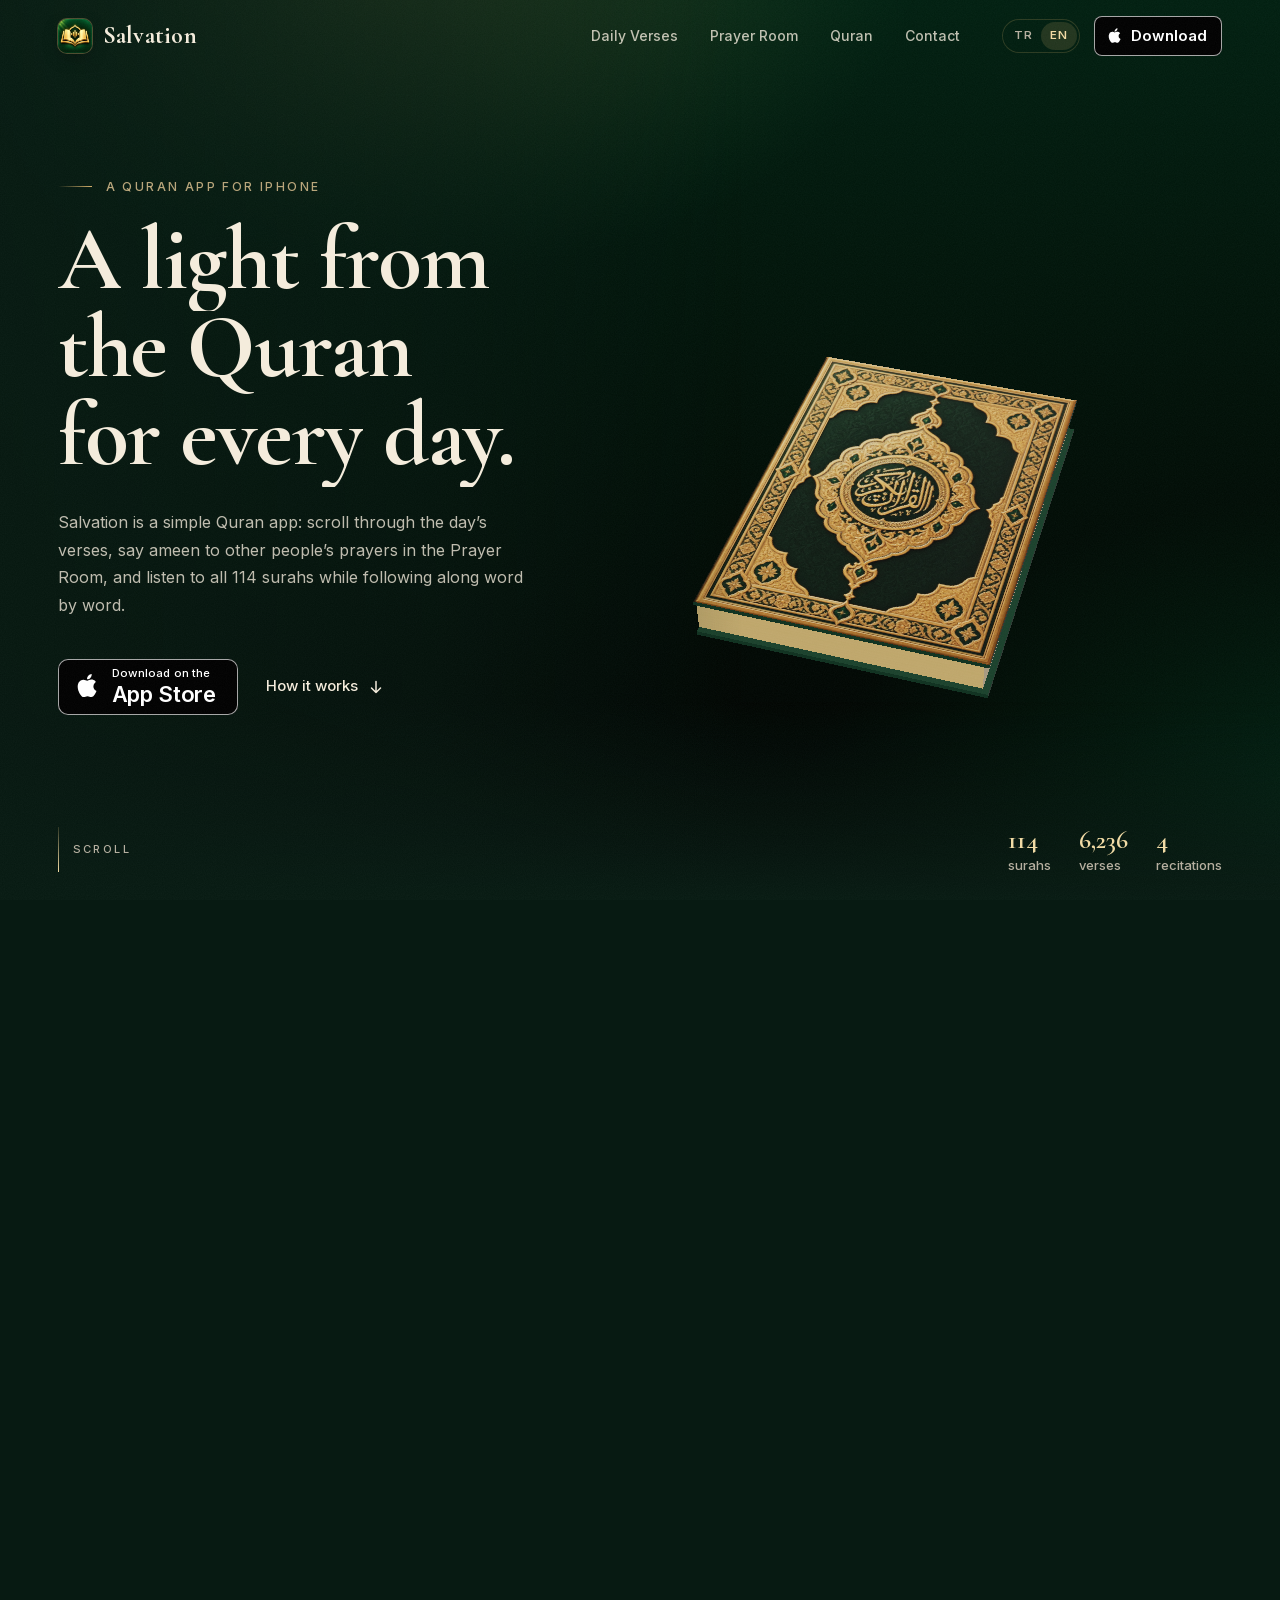
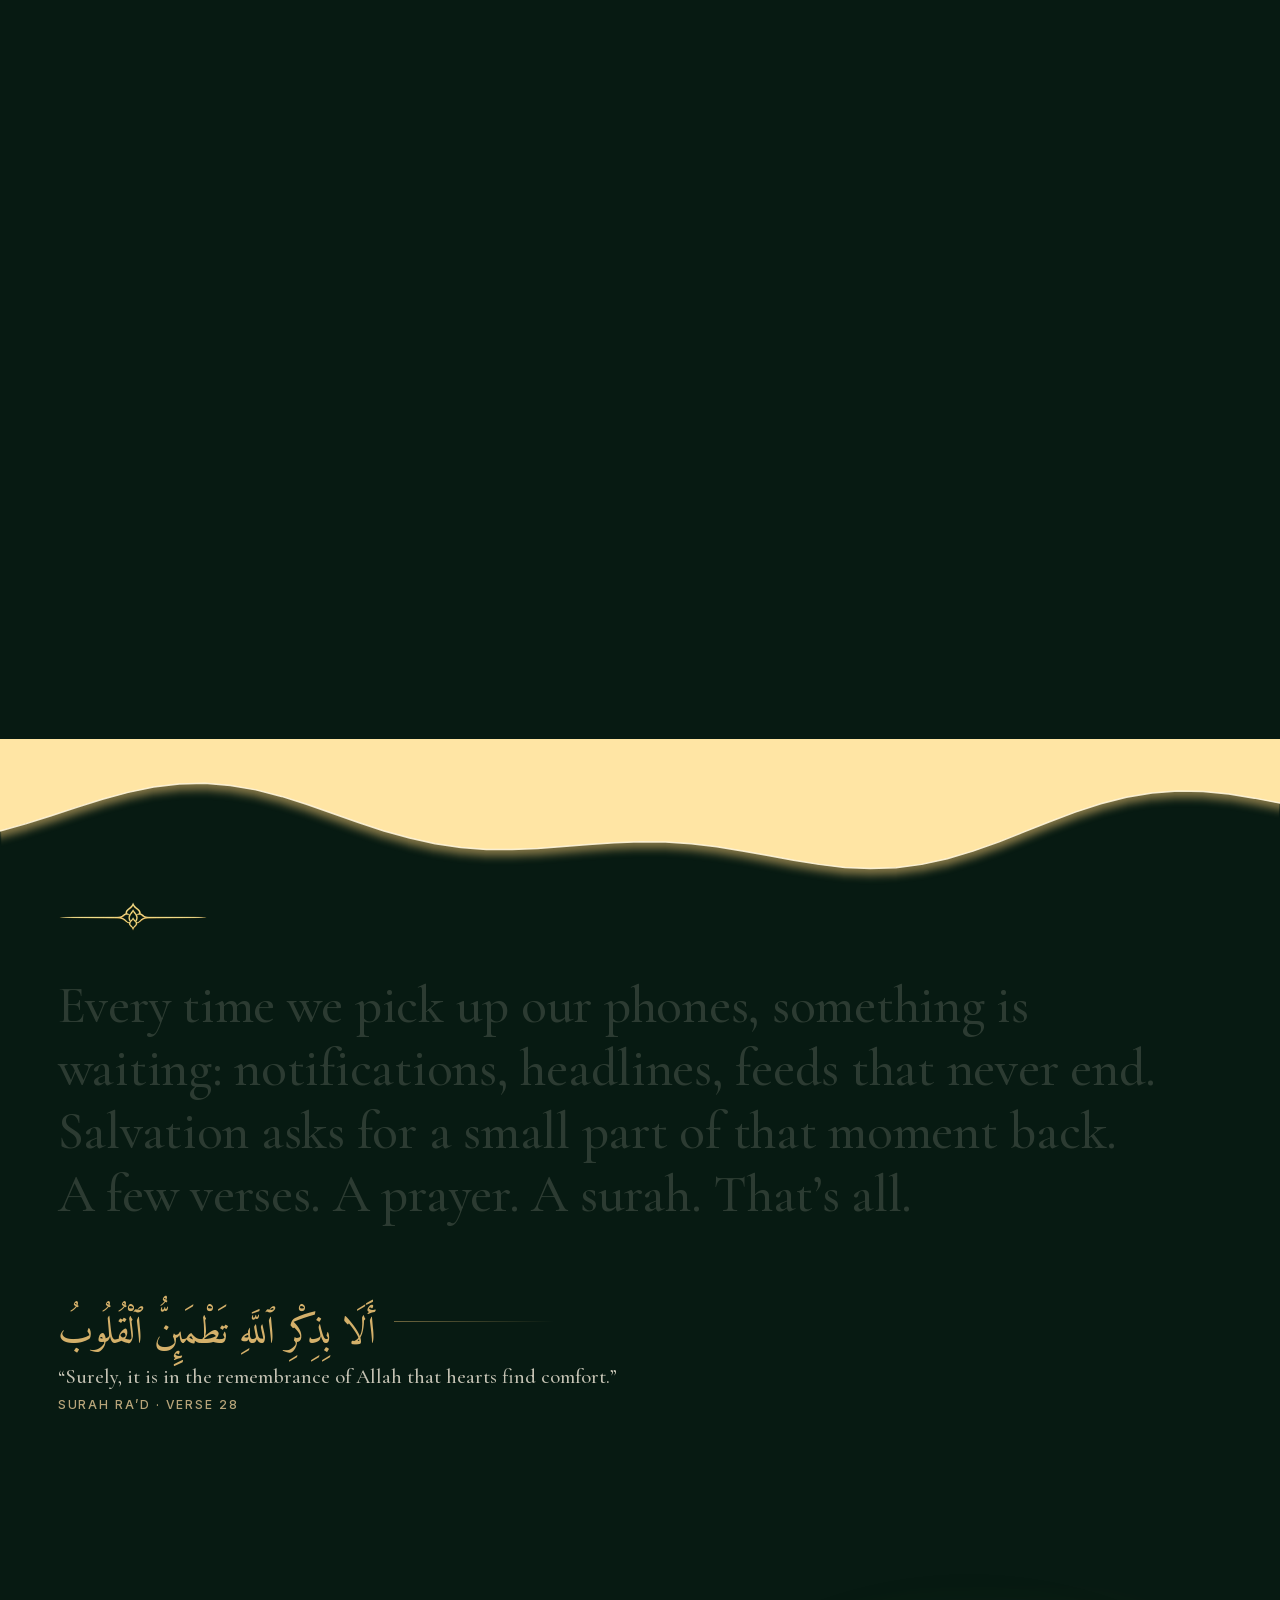
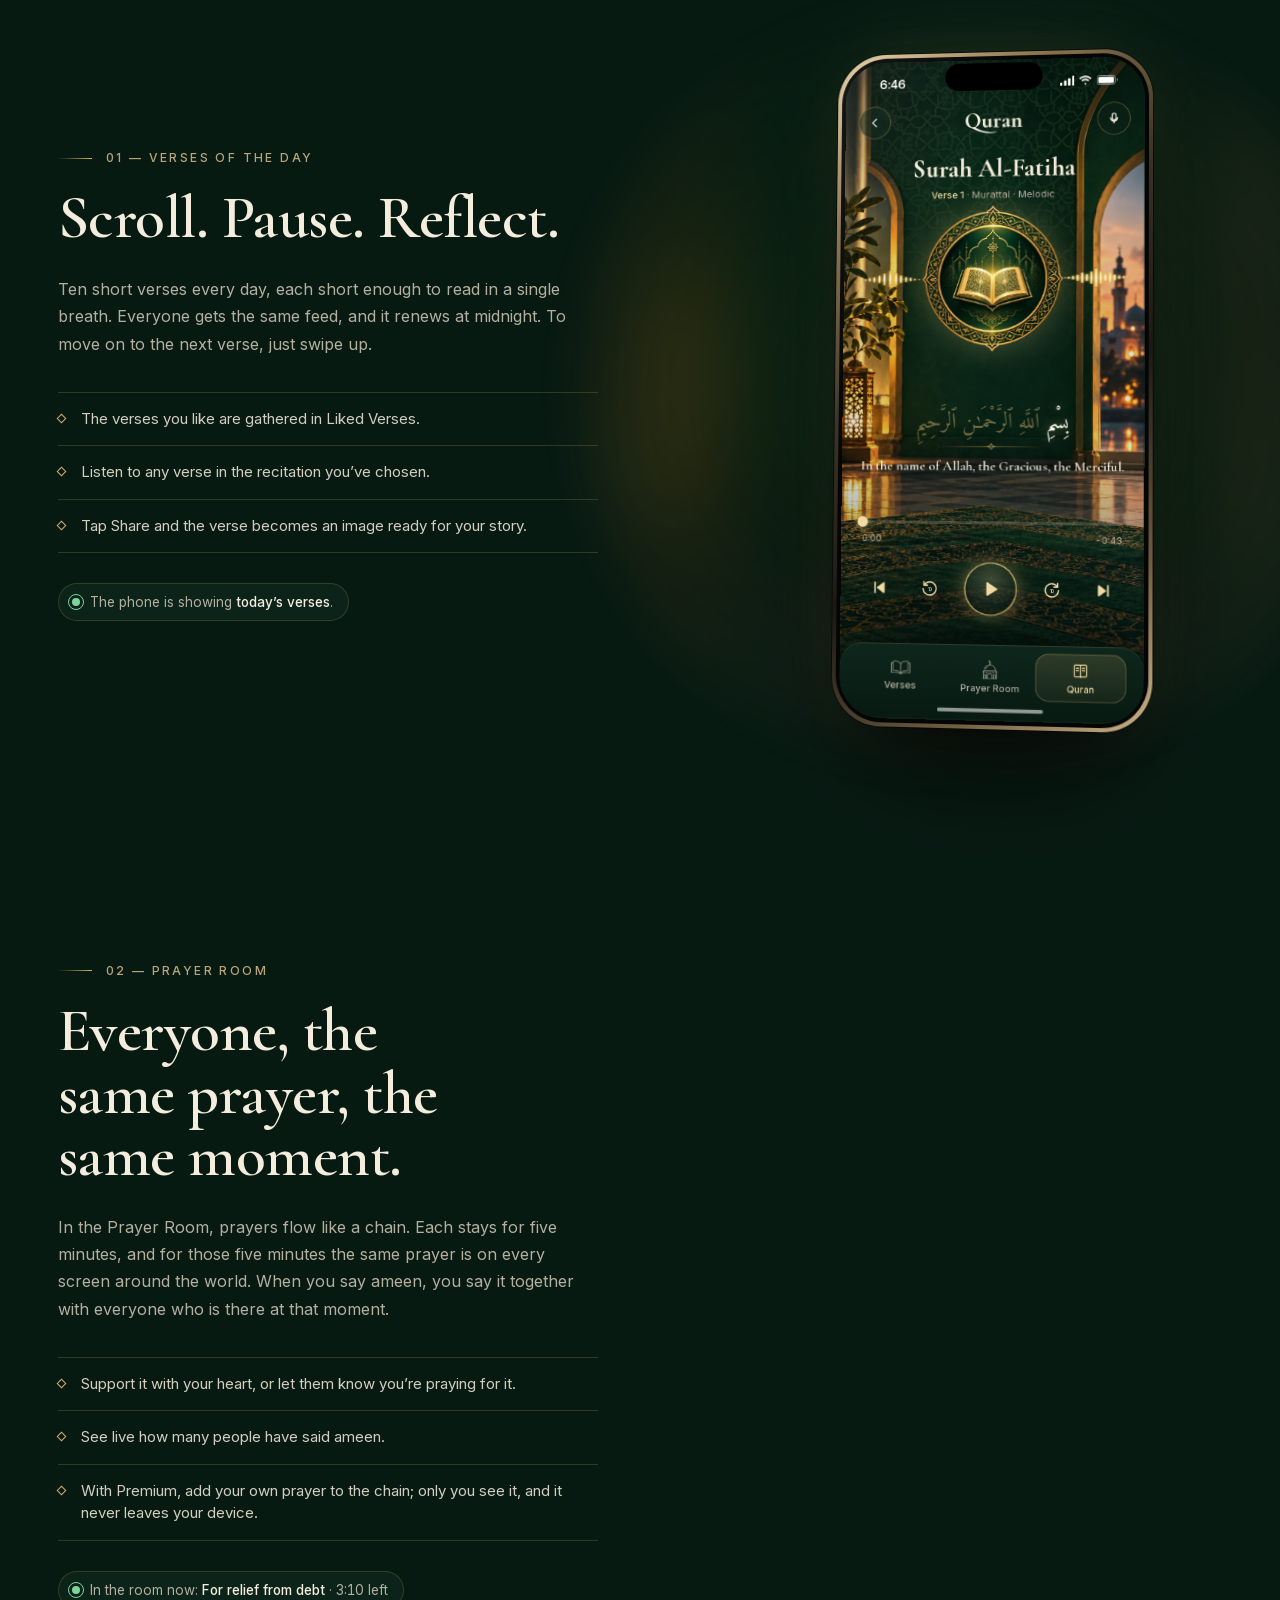
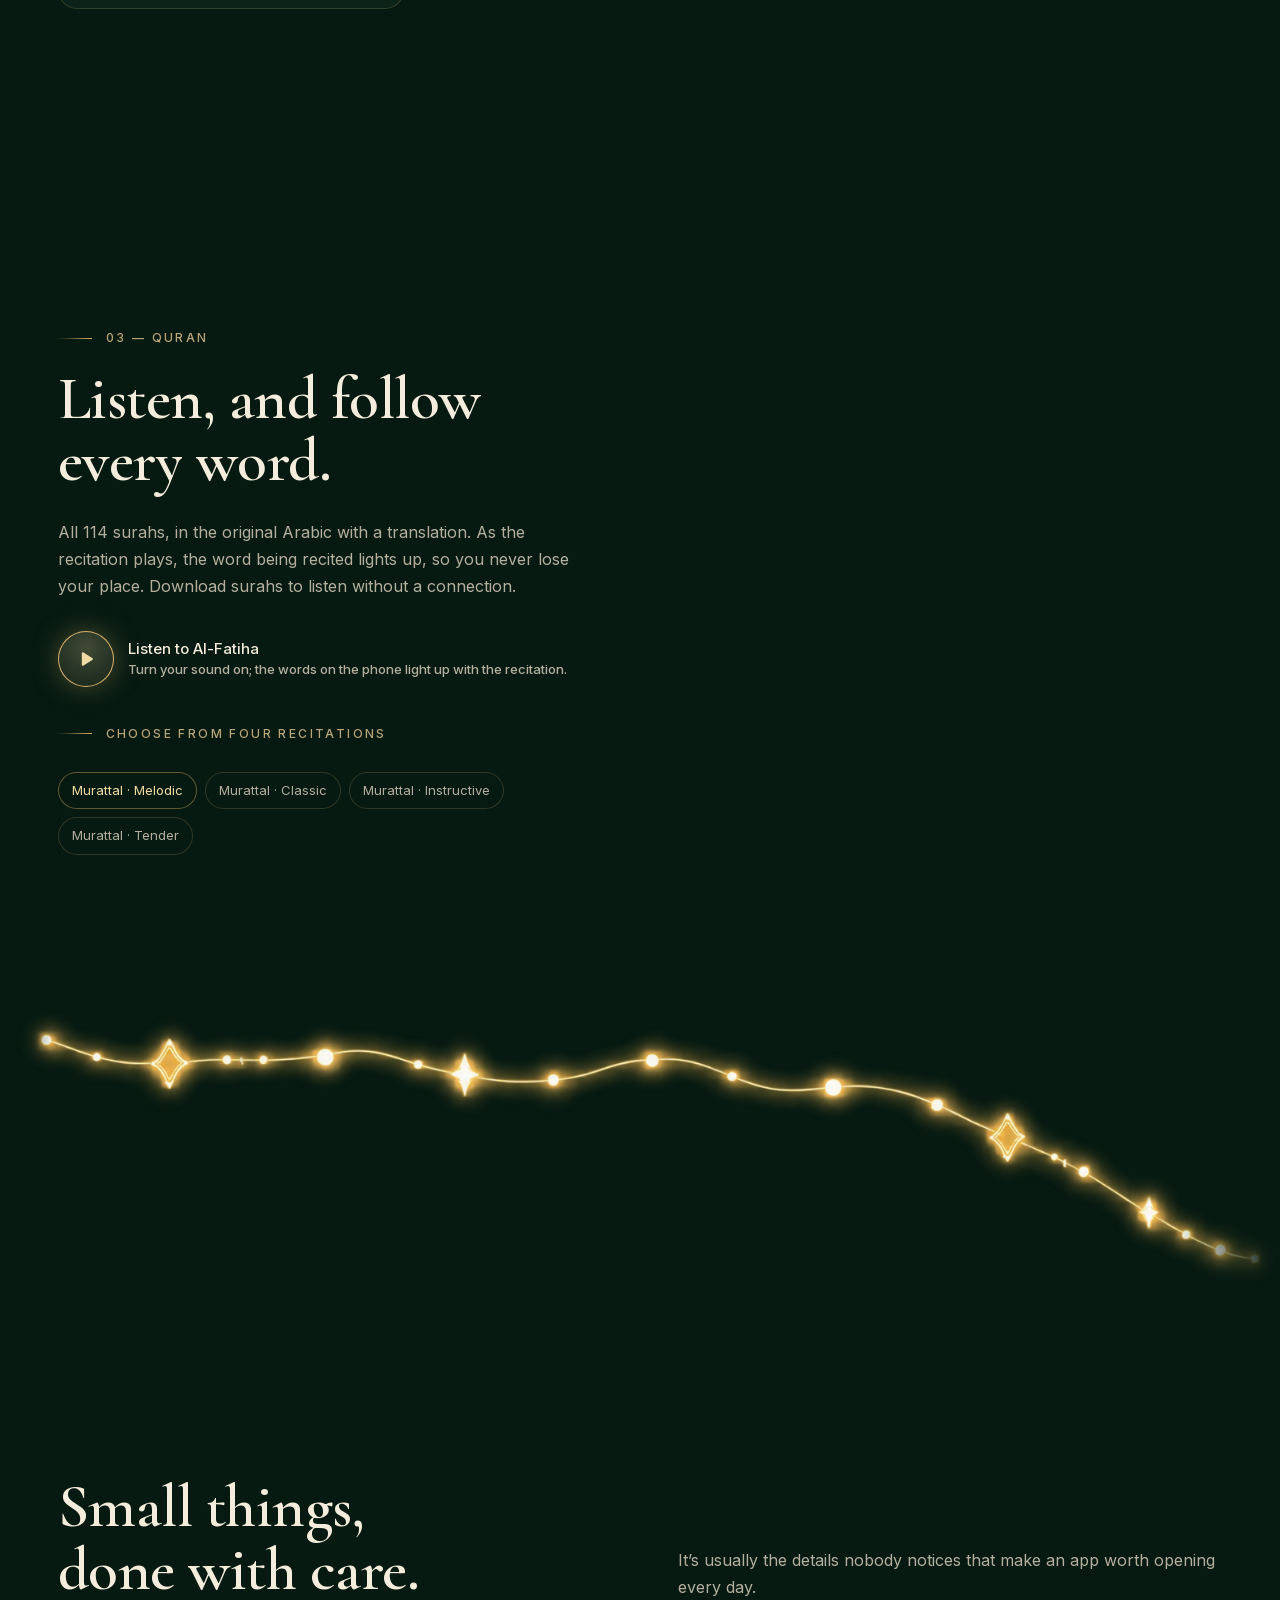
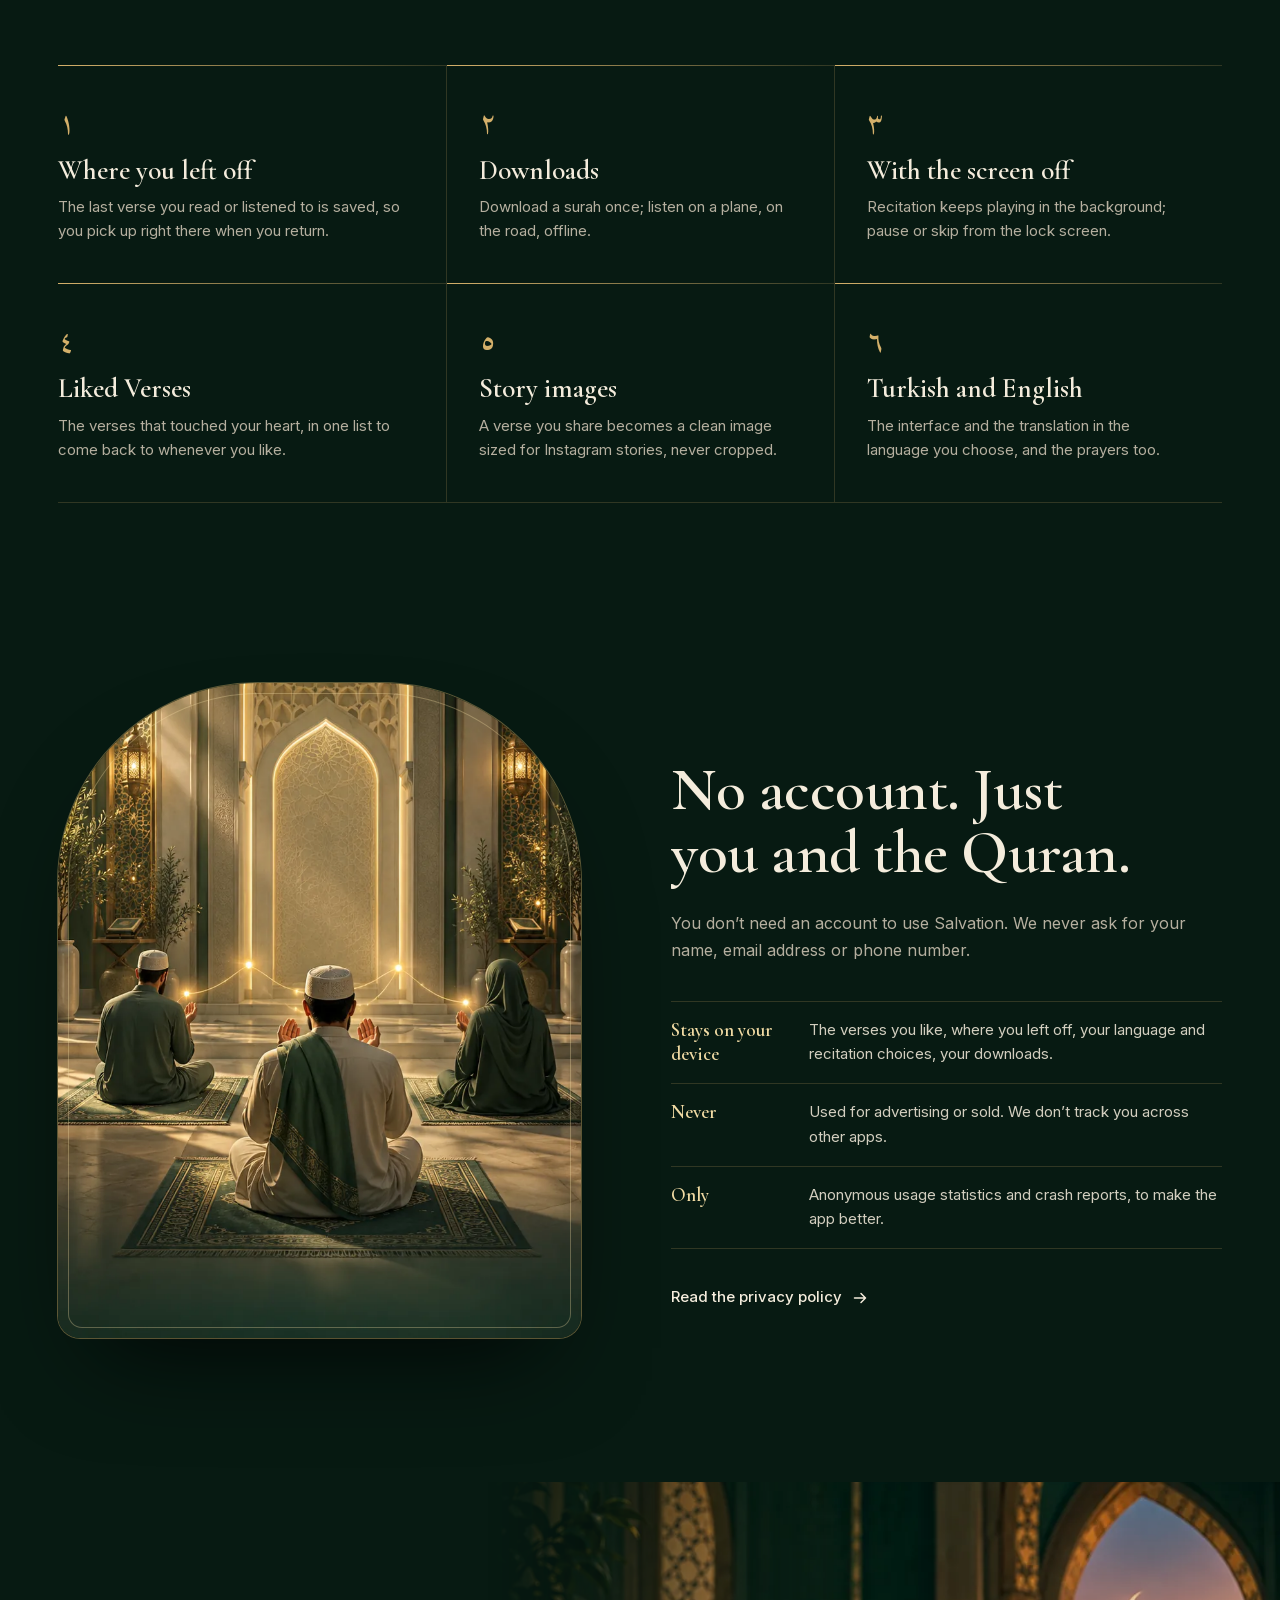
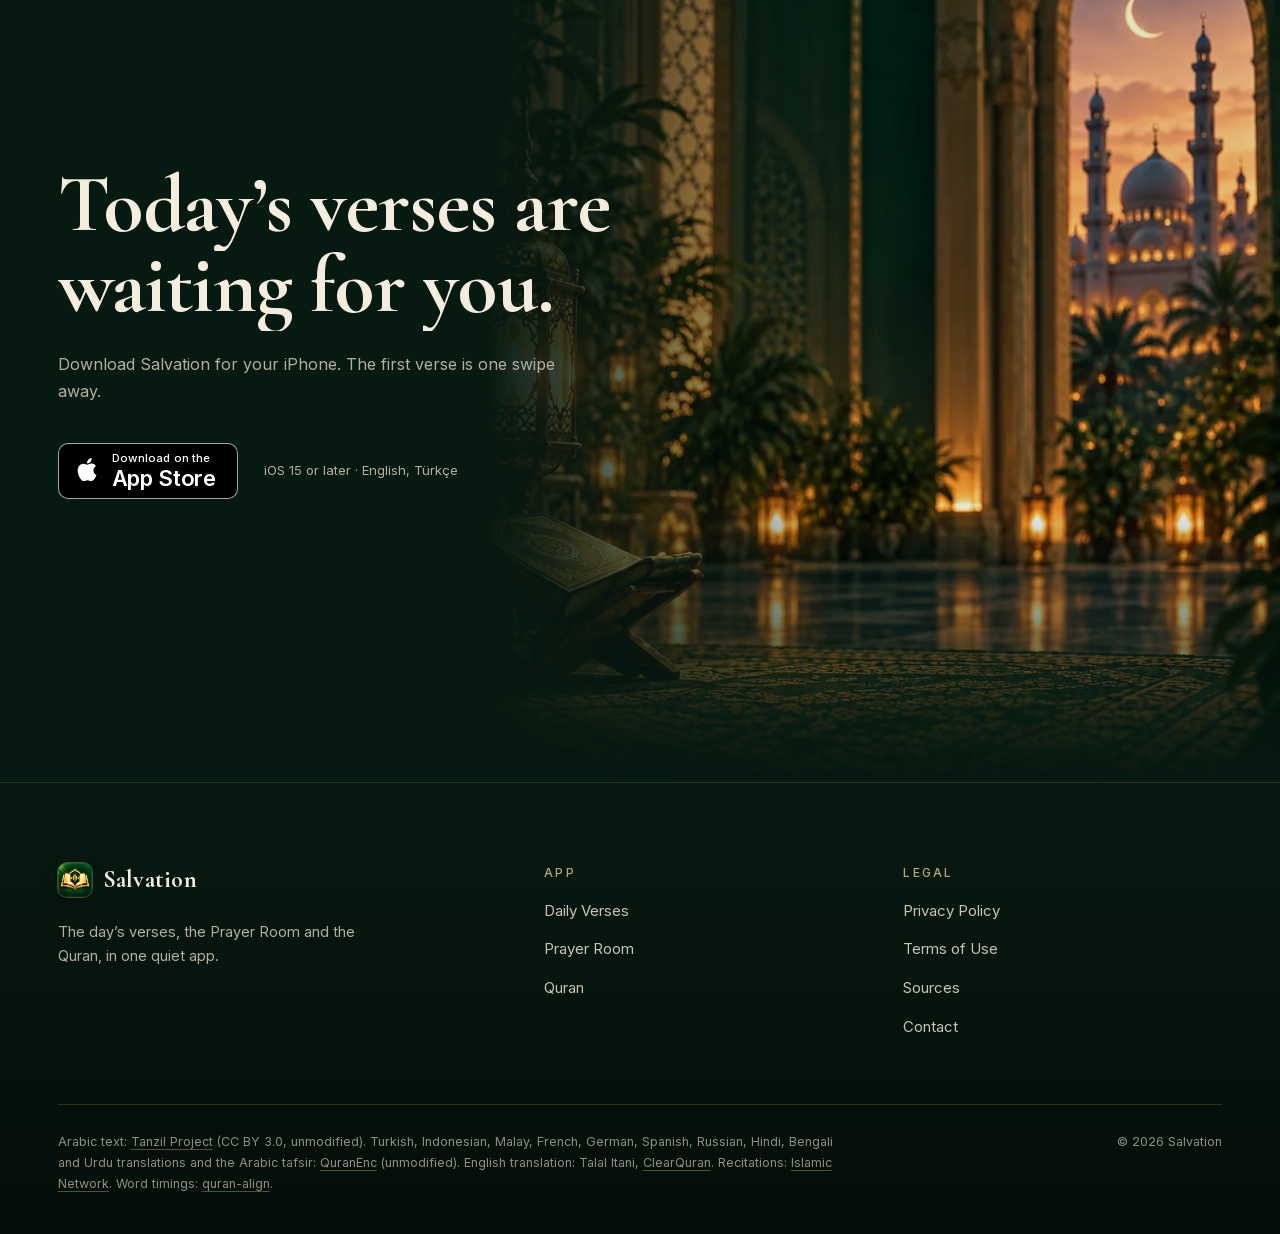
==== commit 68b9b6db: "Salvation: legal pages in 12 languages, sources page Co-Authored-By: Claude Opus 5.5 <noreply@anthro" ====
--- a/salvation/index.html
+++ b/salvation/index.html
@@ -294,6 +294,7 @@
           <ul>
             <li><a href="privacy/" data-i18n="footer.privacy">Gizlilik Politikası</a></li>
             <li><a href="terms/" data-i18n="footer.terms">Kullanım Koşulları</a></li>
+            <li><a href="credits/" data-i18n="footer.credits">Kaynaklar</a></li>
             <li><button type="button" data-contact data-i18n="footer.contact">İletişim</button></li>
           </ul>
         </div>
--- a/salvation/assets/css/site.css
+++ b/salvation/assets/css/site.css
@@ -2190,12 +2190,12 @@
   color: #3a3328;
 }
 .paper p { margin: 0 0 14px; max-width: 46em; }
-.paper ul { margin: 0 0 14px; padding-left: 0; list-style: none; max-width: 46em; }
-.paper li { position: relative; padding-left: 26px; margin-bottom: 8px; }
+.paper ul { margin: 0 0 14px; padding-inline-start: 0; list-style: none; max-width: 46em; }
+.paper li { position: relative; padding-inline-start: 26px; margin-bottom: 8px; }
 .paper li::before {
   content: "";
   position: absolute;
-  left: 4px;
+  inset-inline-start: 4px;
   top: 0.72em;
   width: 7px;
   height: 7px;
@@ -2204,6 +2204,20 @@
 }
 .paper a { color: #6b4f1d; text-underline-offset: 3px; }
 .paper strong { color: #1f1b14; }
+/* Scripts whose letters join or hang from a line: no spacing between them. */
+.paper article:is(:lang(ar), :lang(ur), :lang(hi), :lang(bn)) .updated { letter-spacing: 0; }
+
+/* Every language the legal texts come in, above them. */
+.legal__langs {
+  display: flex;
+  flex-wrap: wrap;
+  gap: 4px 14px;
+  margin: 0 0 32px;
+  font: 500 13px/1.6 var(--sans);
+}
+.legal__langs a { color: var(--ink-muted); text-decoration: none; }
+.legal__langs a:hover { color: #1f1b14; text-decoration: underline; }
+.legal__langs a[aria-current] { color: #1f1b14; font-weight: 700; }
 
 /* ---------------------------------------------------------------- 404 */
 
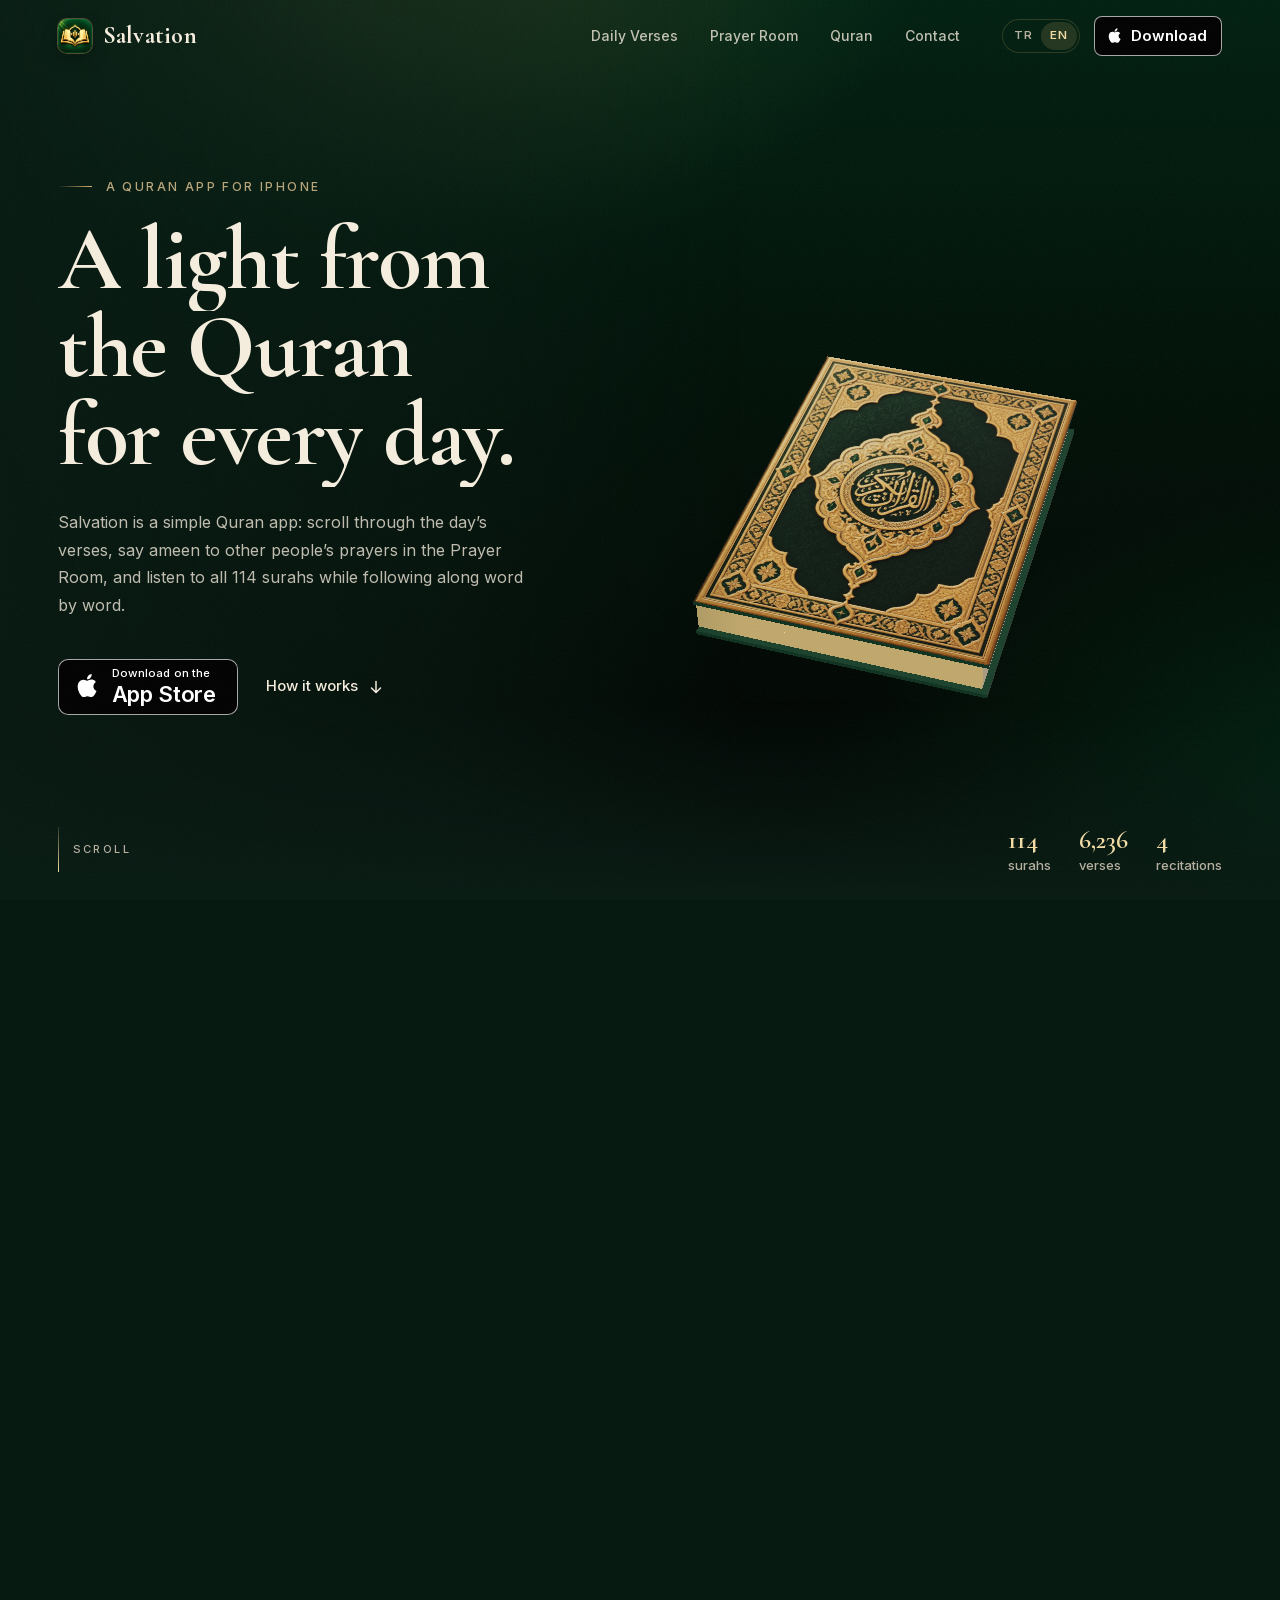
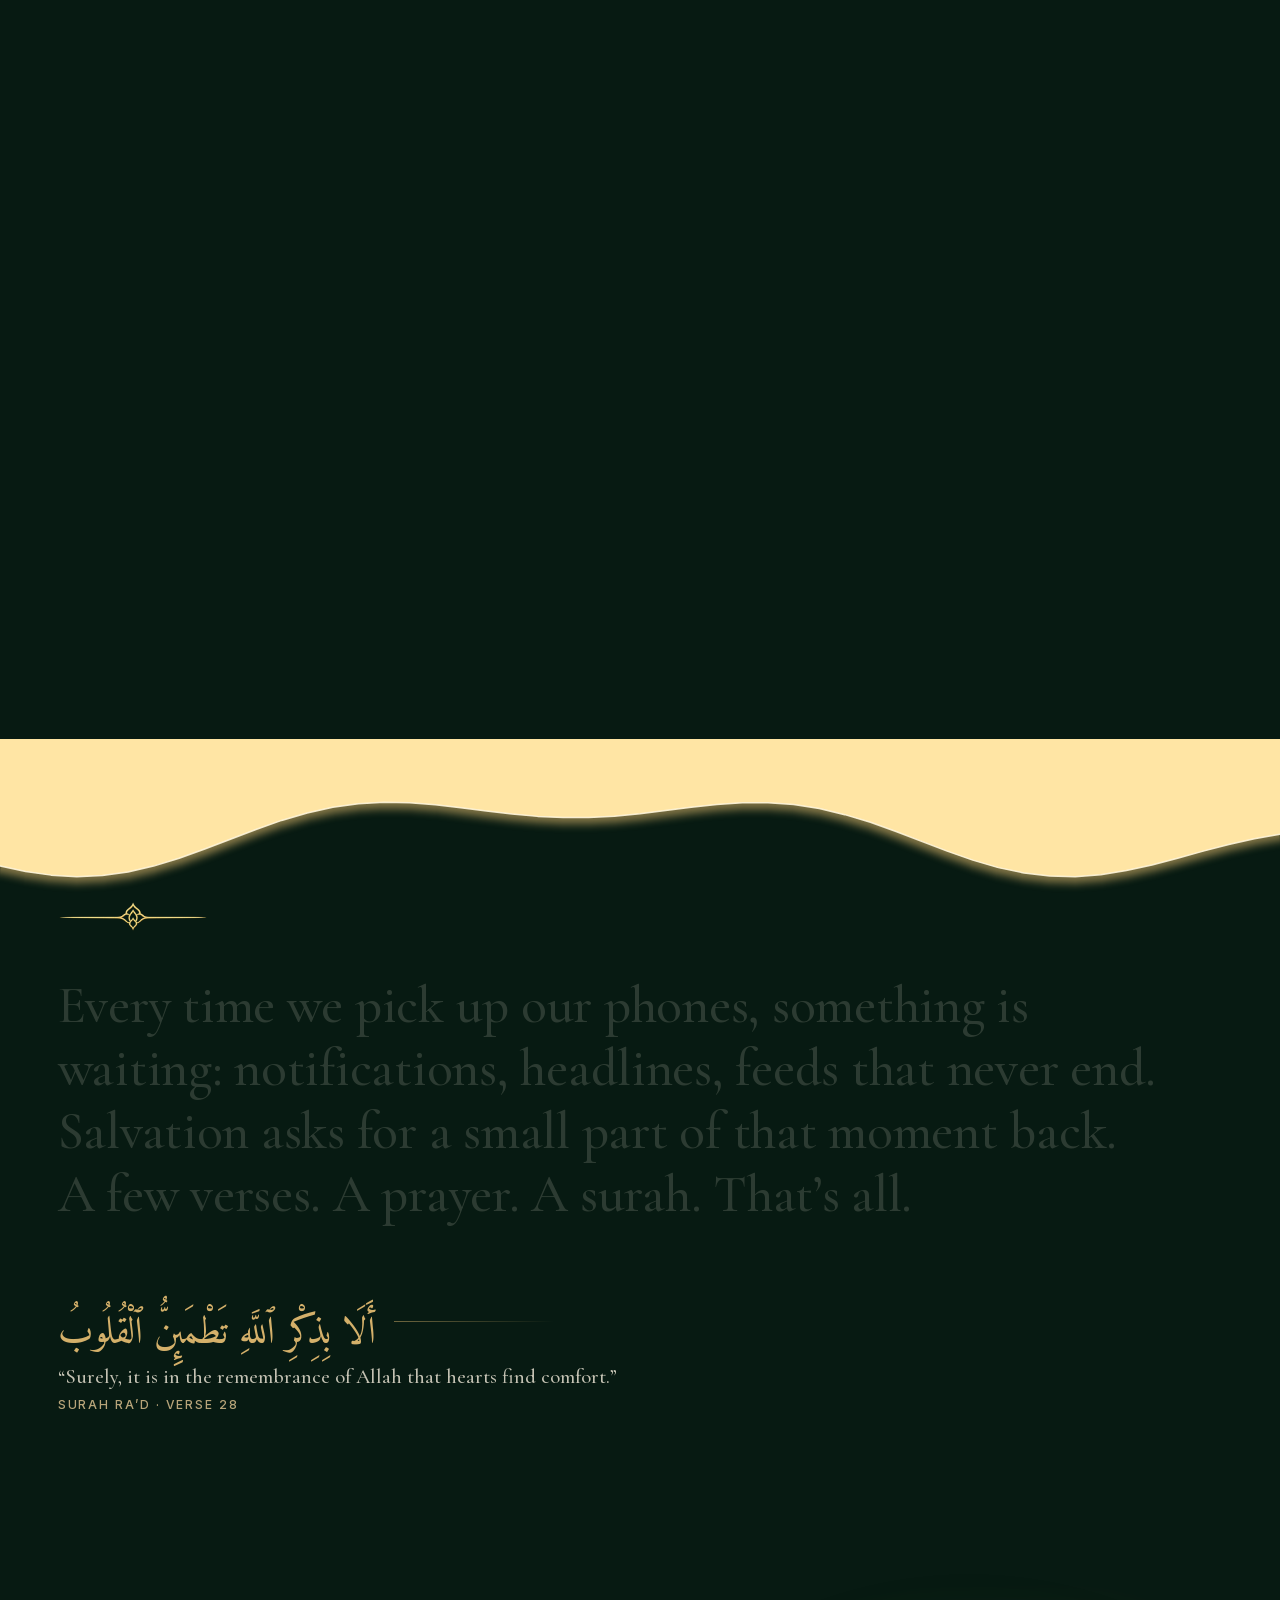
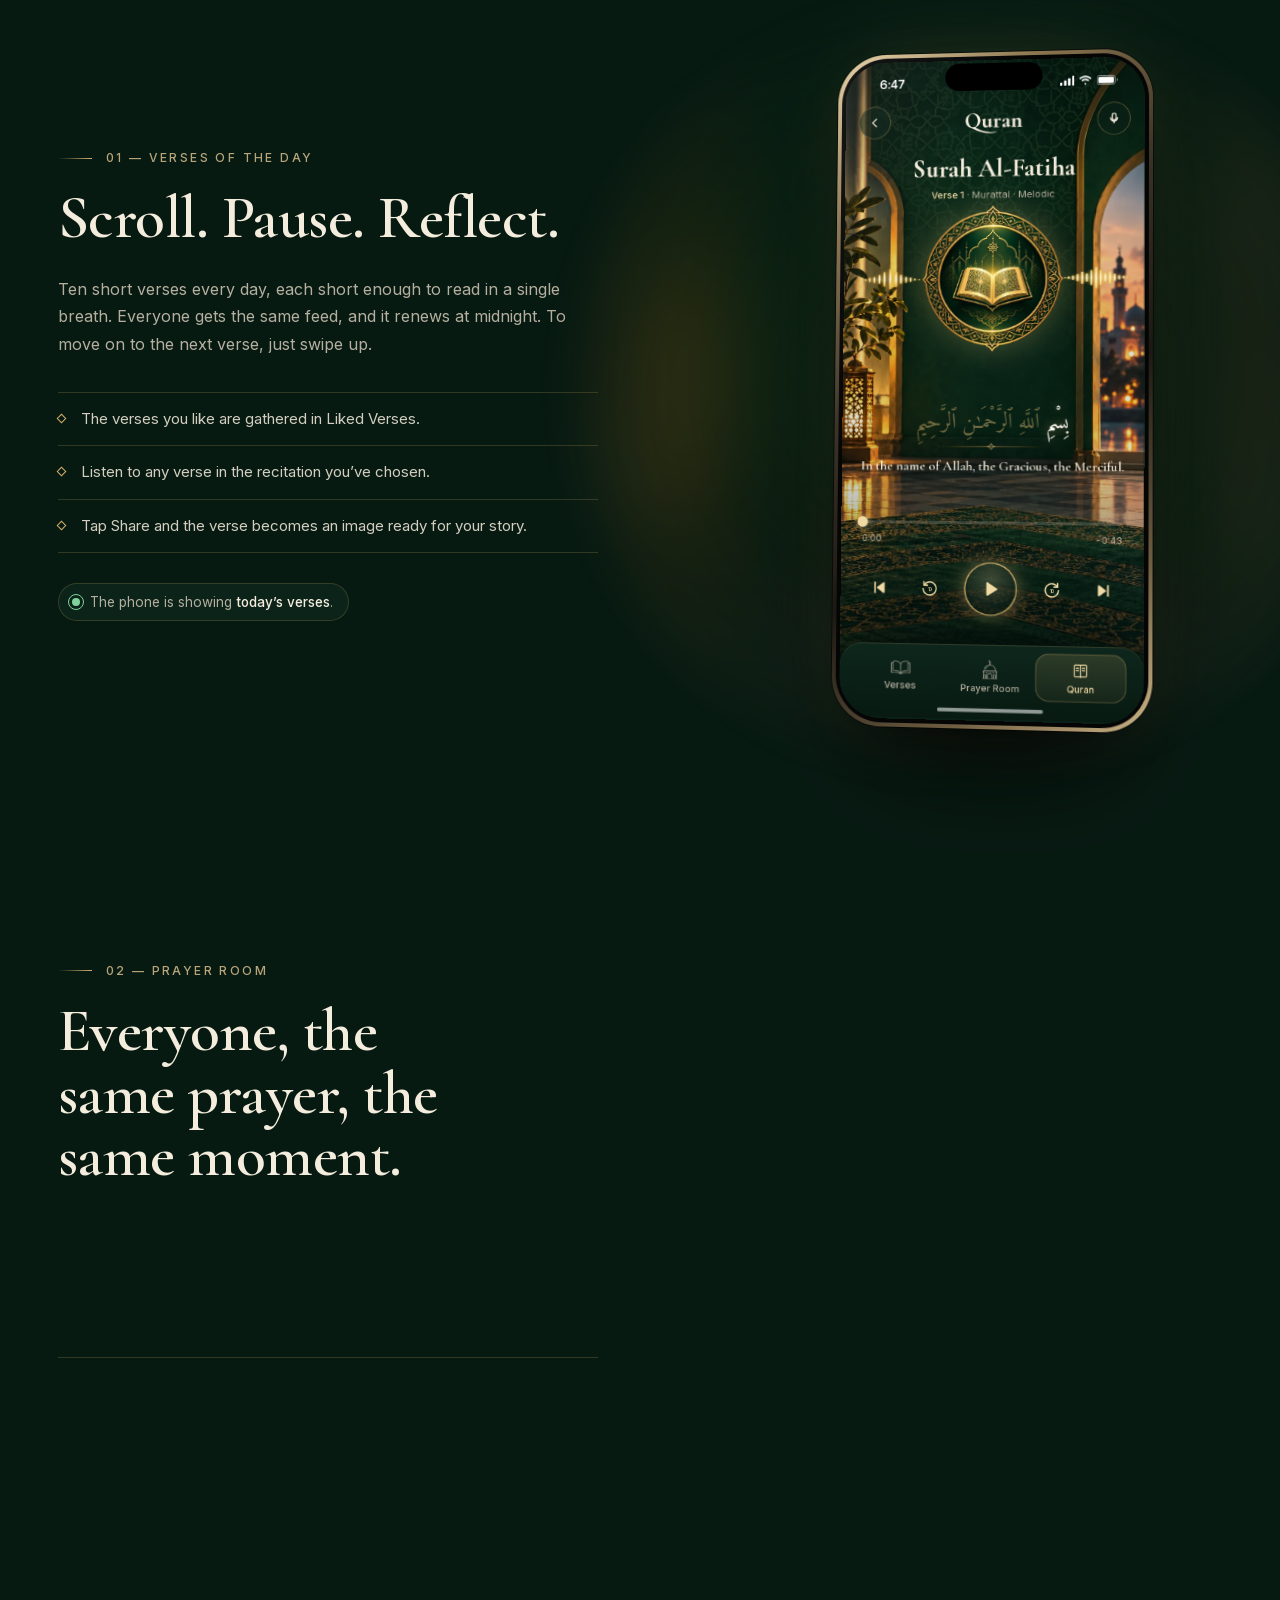
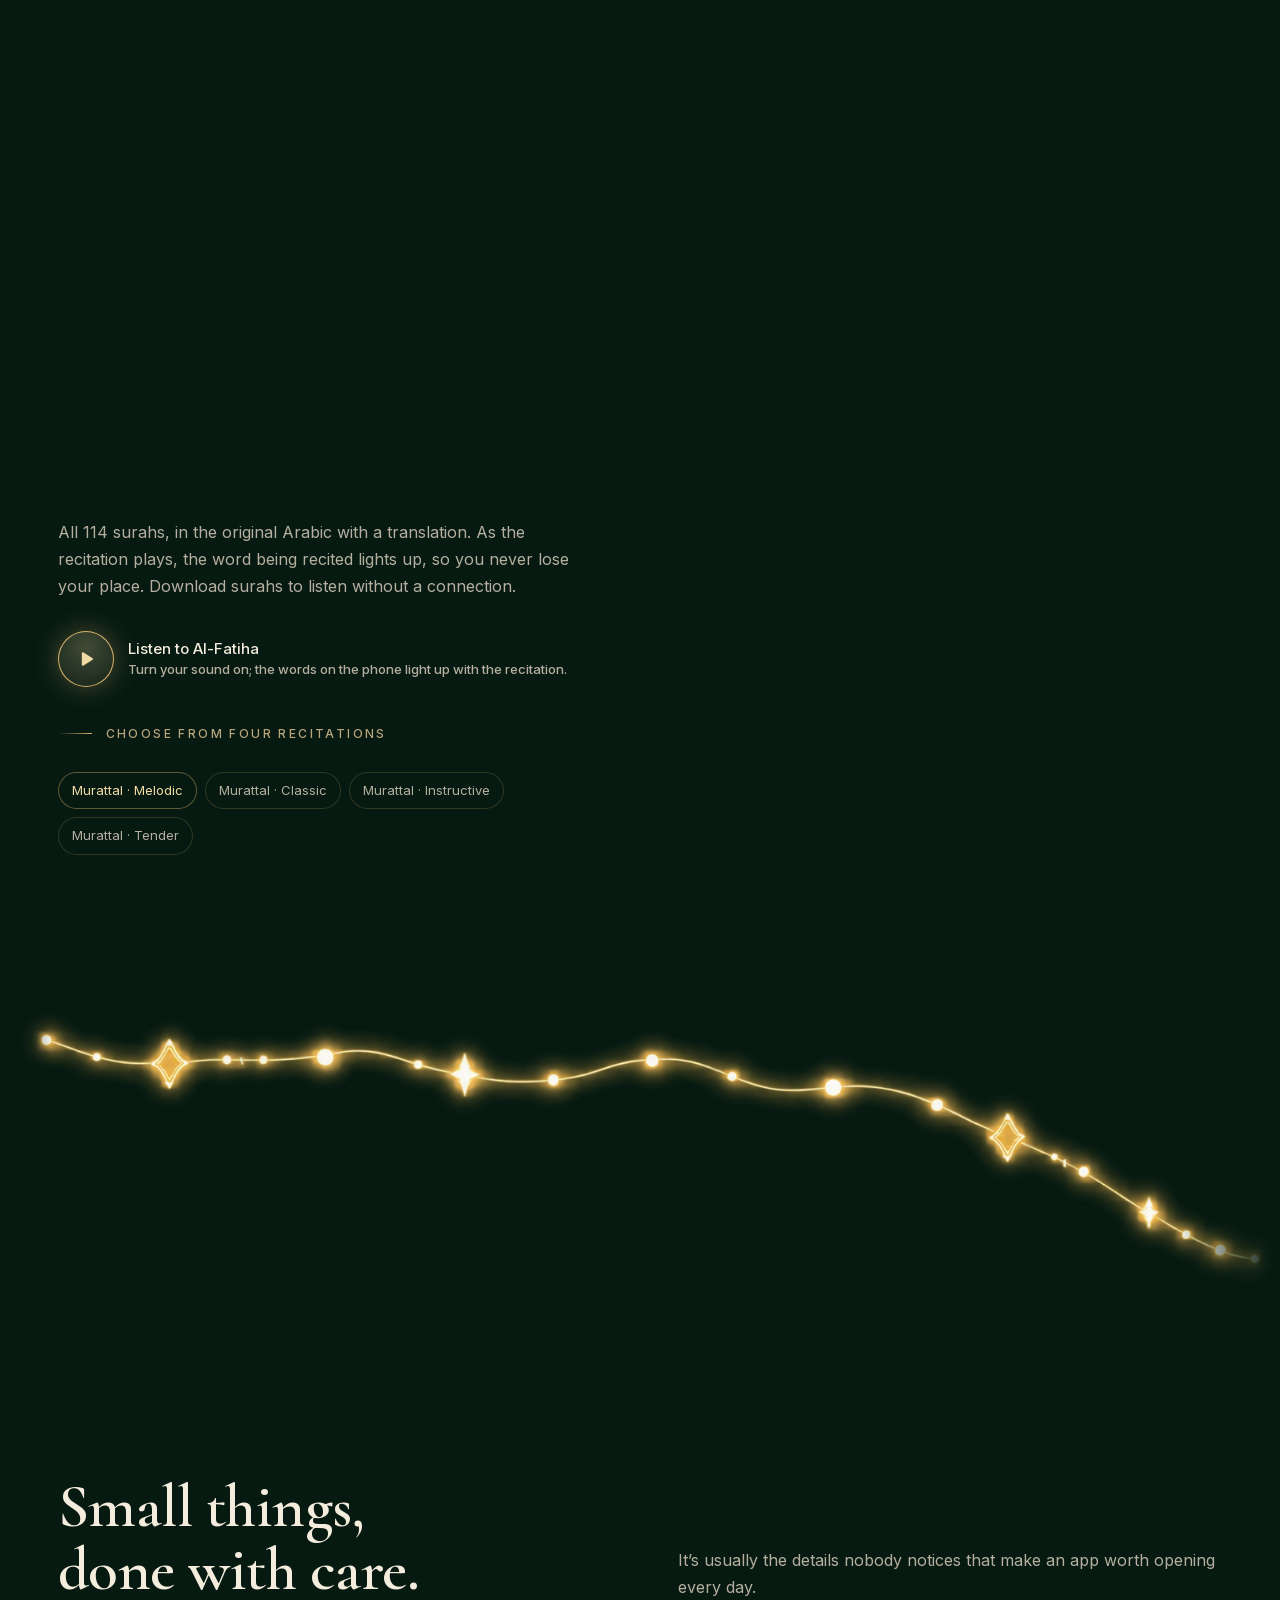
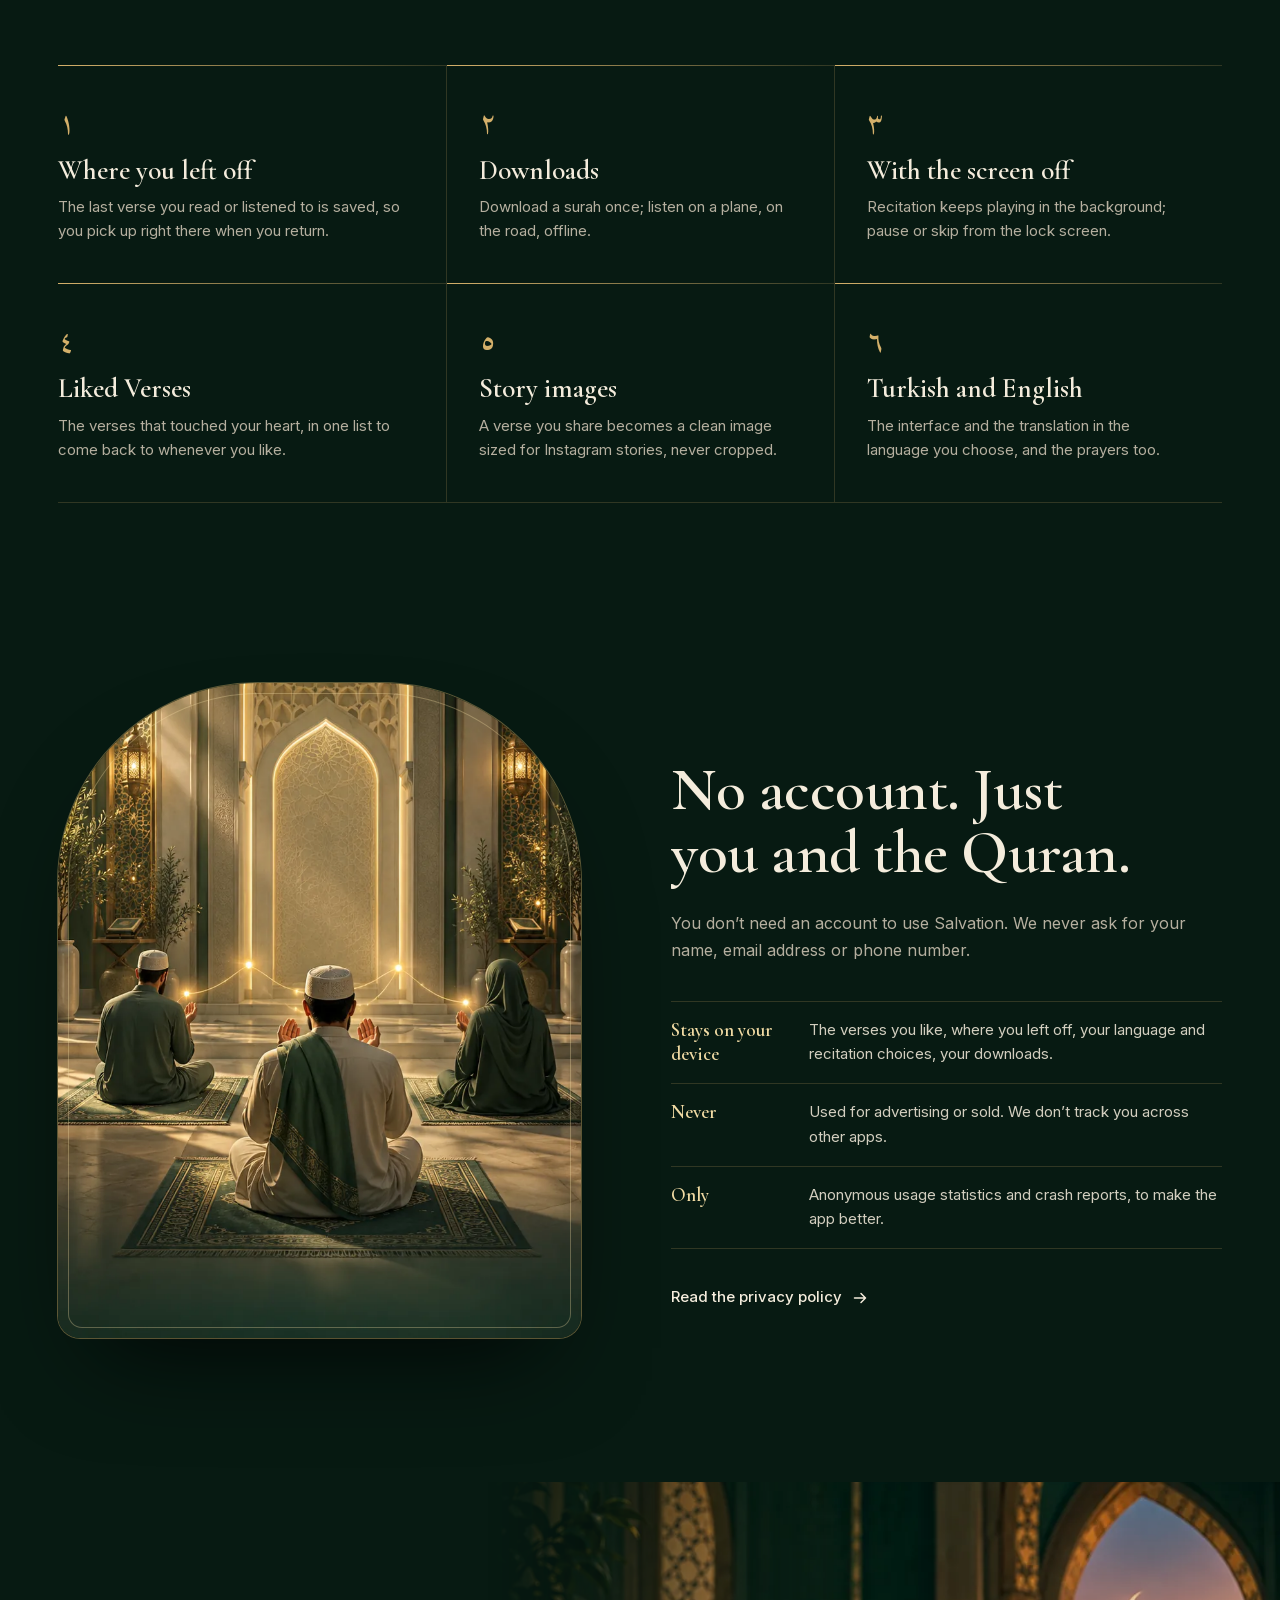
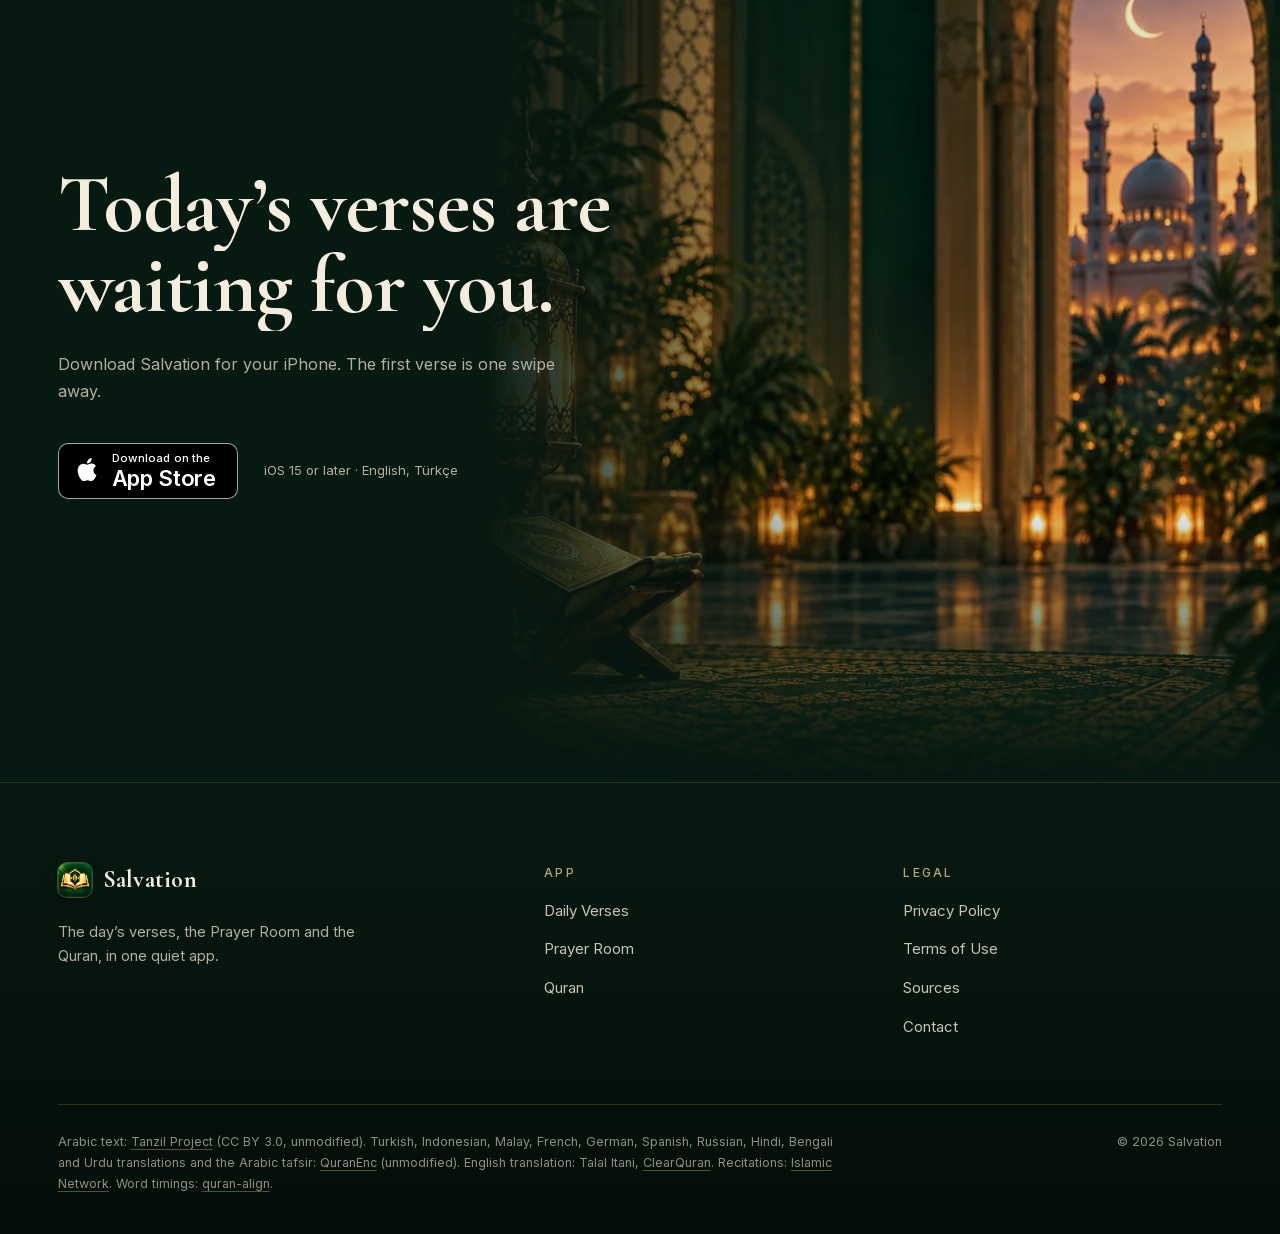
==== commit dc425c9f: "Contact address: support@furkanayan.app Co-Authored-By: Claude Opus 5.5 <noreply@anthropic.com>" ====
--- a/salvation/index.html
+++ b/salvation/index.html
@@ -313,10 +313,10 @@
       <h2 id="contact-title" data-i18n="contact.title">Bize yaz</h2>
       <p data-i18n="contact.body">Soru, öneri ya da bir hata bildirimi için bize e-posta gönderebilirsin.</p>
       <div class="contact__email">
-        <span data-contact-email>fayan.developer@gmail.com</span>
+        <span data-contact-email>support@furkanayan.app</span>
         <button class="contact__copy" type="button" data-contact-copy data-i18n="contact.copy">Kopyala</button>
       </div>
-      <a class="btn btn--gold" href="mailto:fayan.developer@gmail.com?subject=Salvation" data-i18n="contact.send">E-posta gönder</a>
+      <a class="btn btn--gold" href="mailto:support@furkanayan.app?subject=Salvation" data-i18n="contact.send">E-posta gönder</a>
     </div>
   </dialog>
 
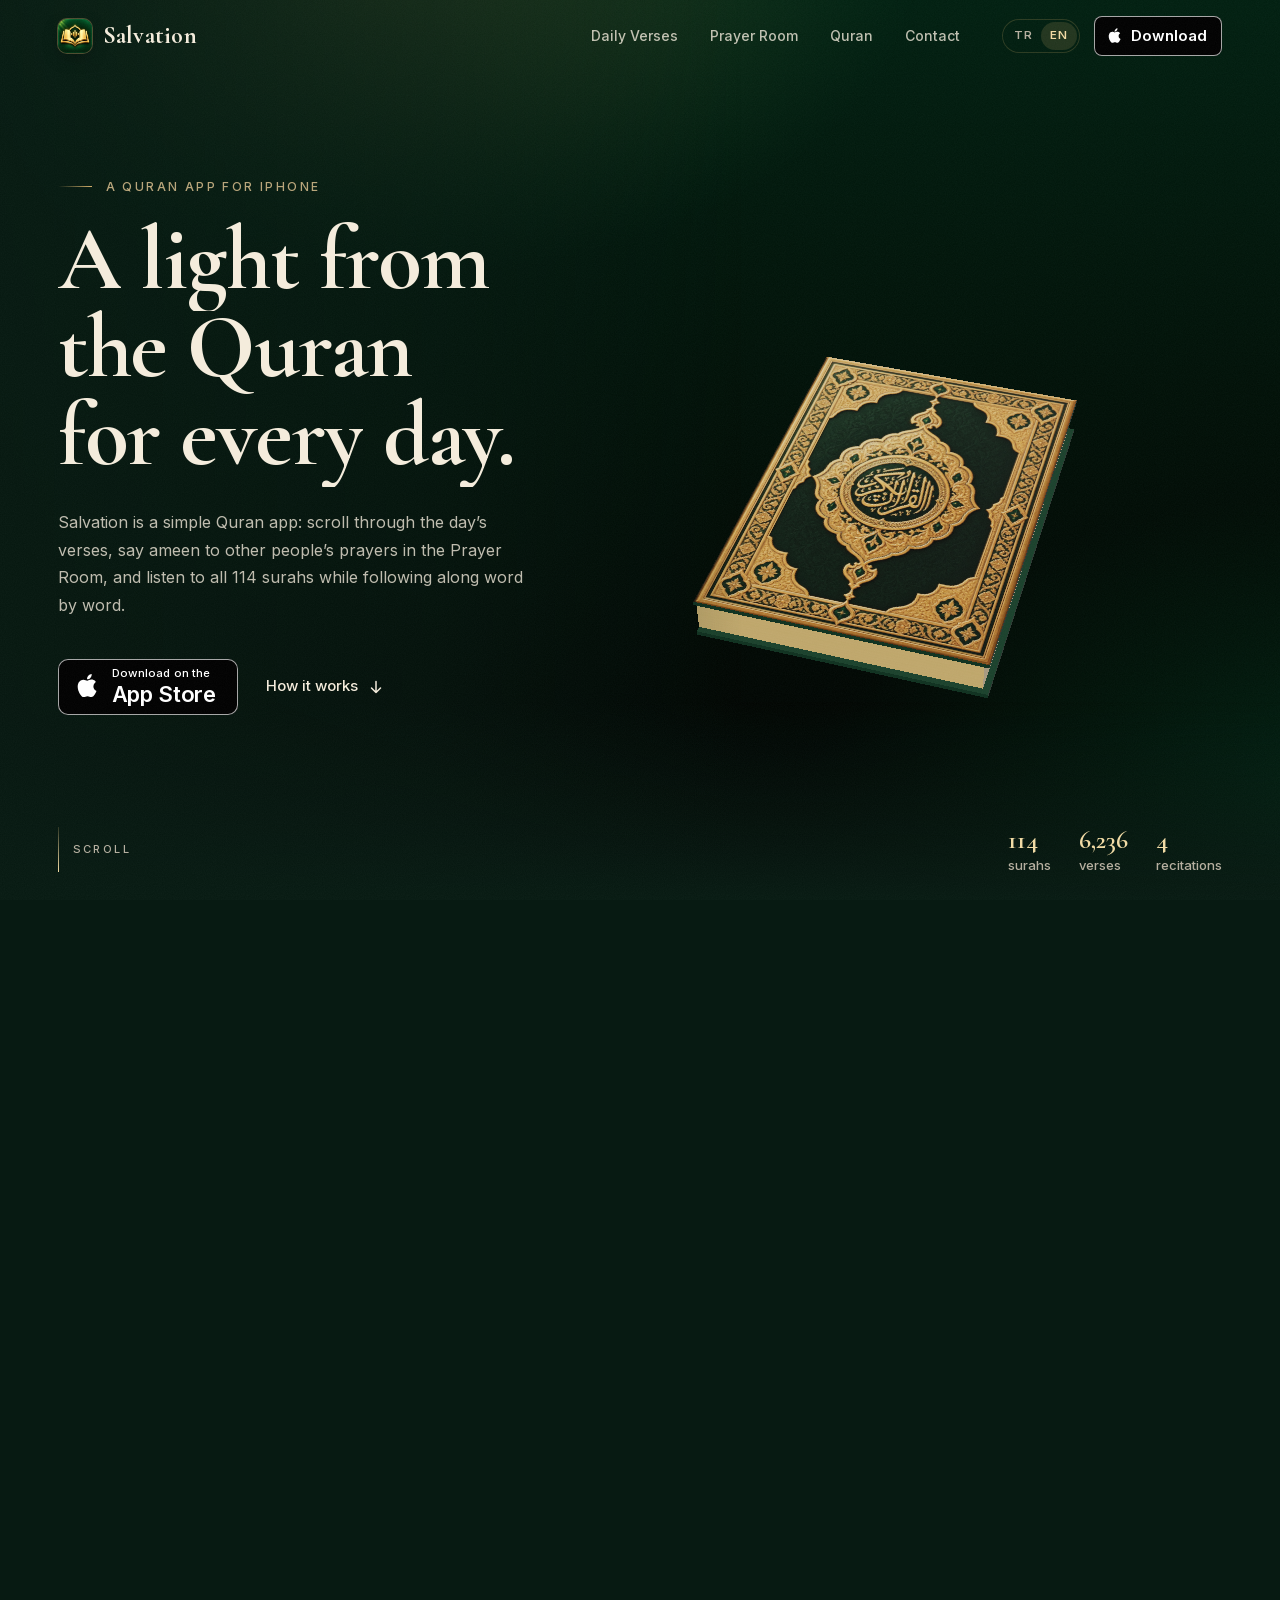
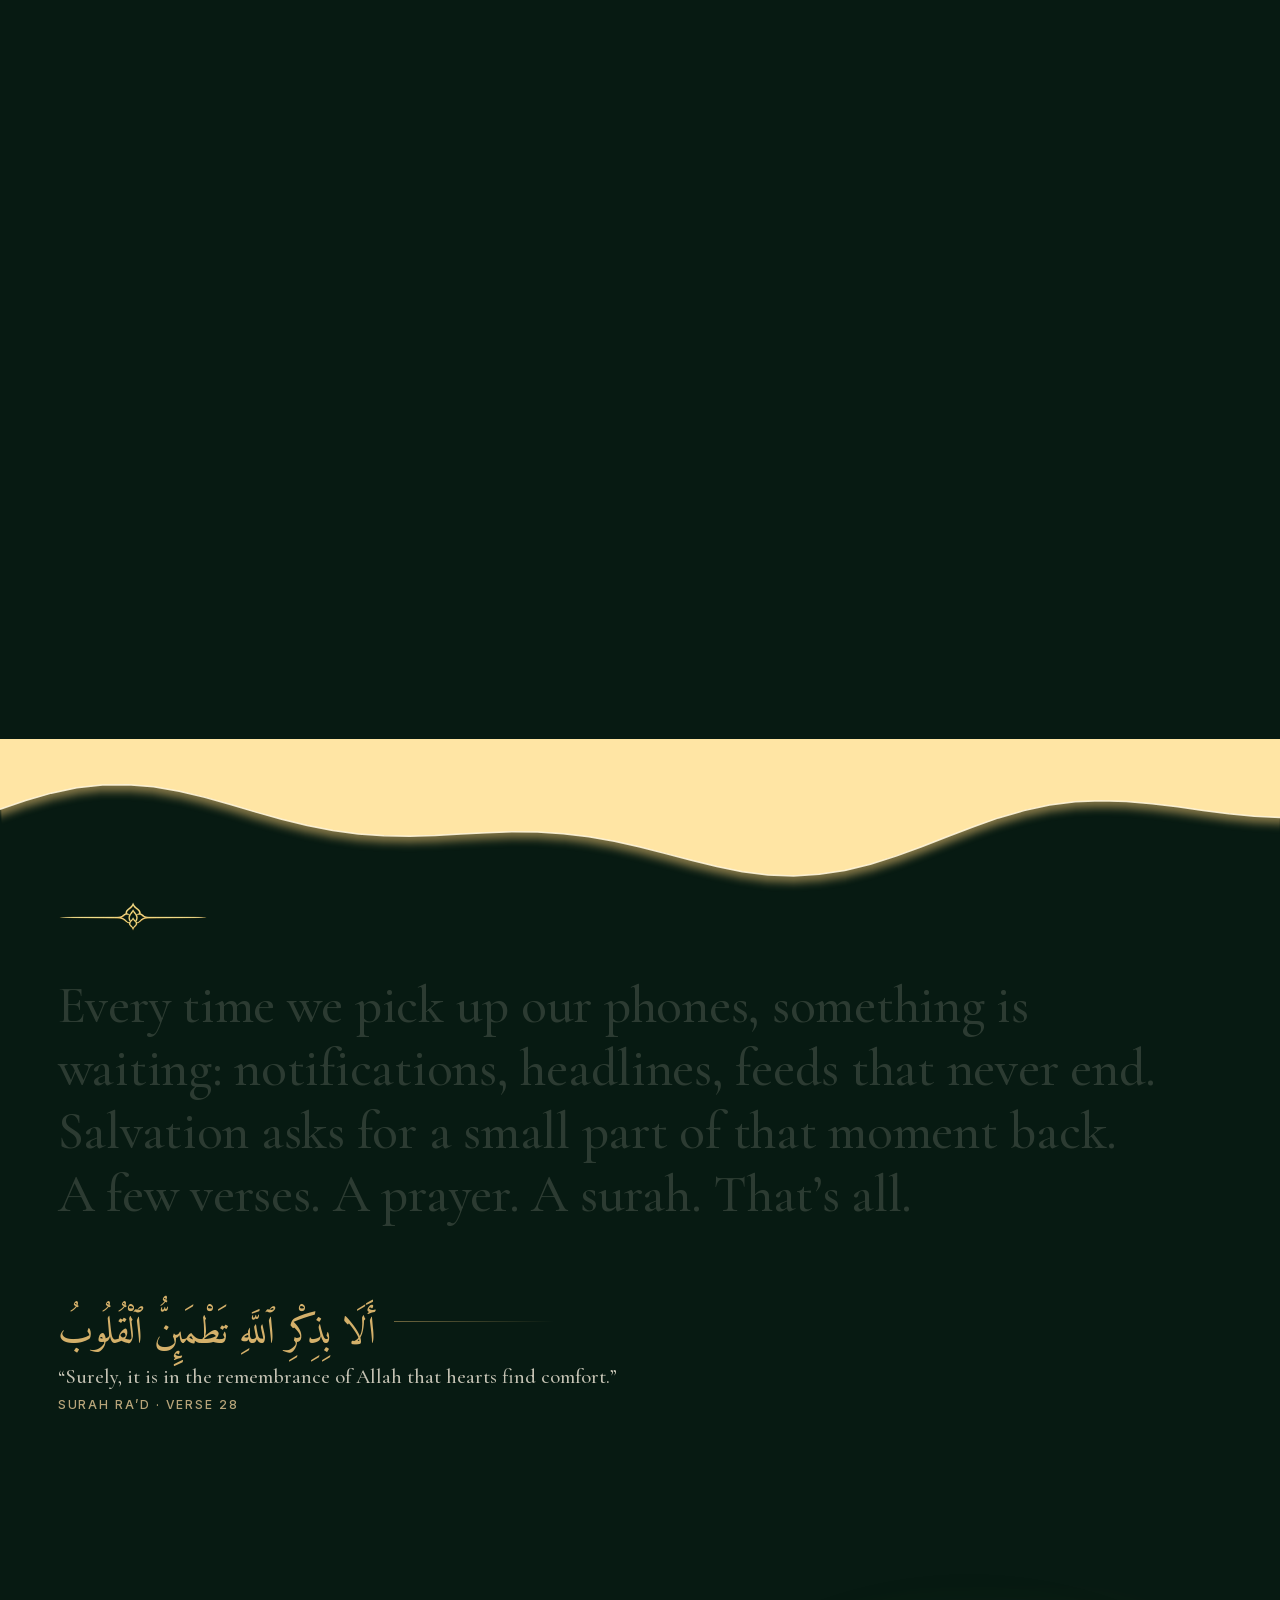
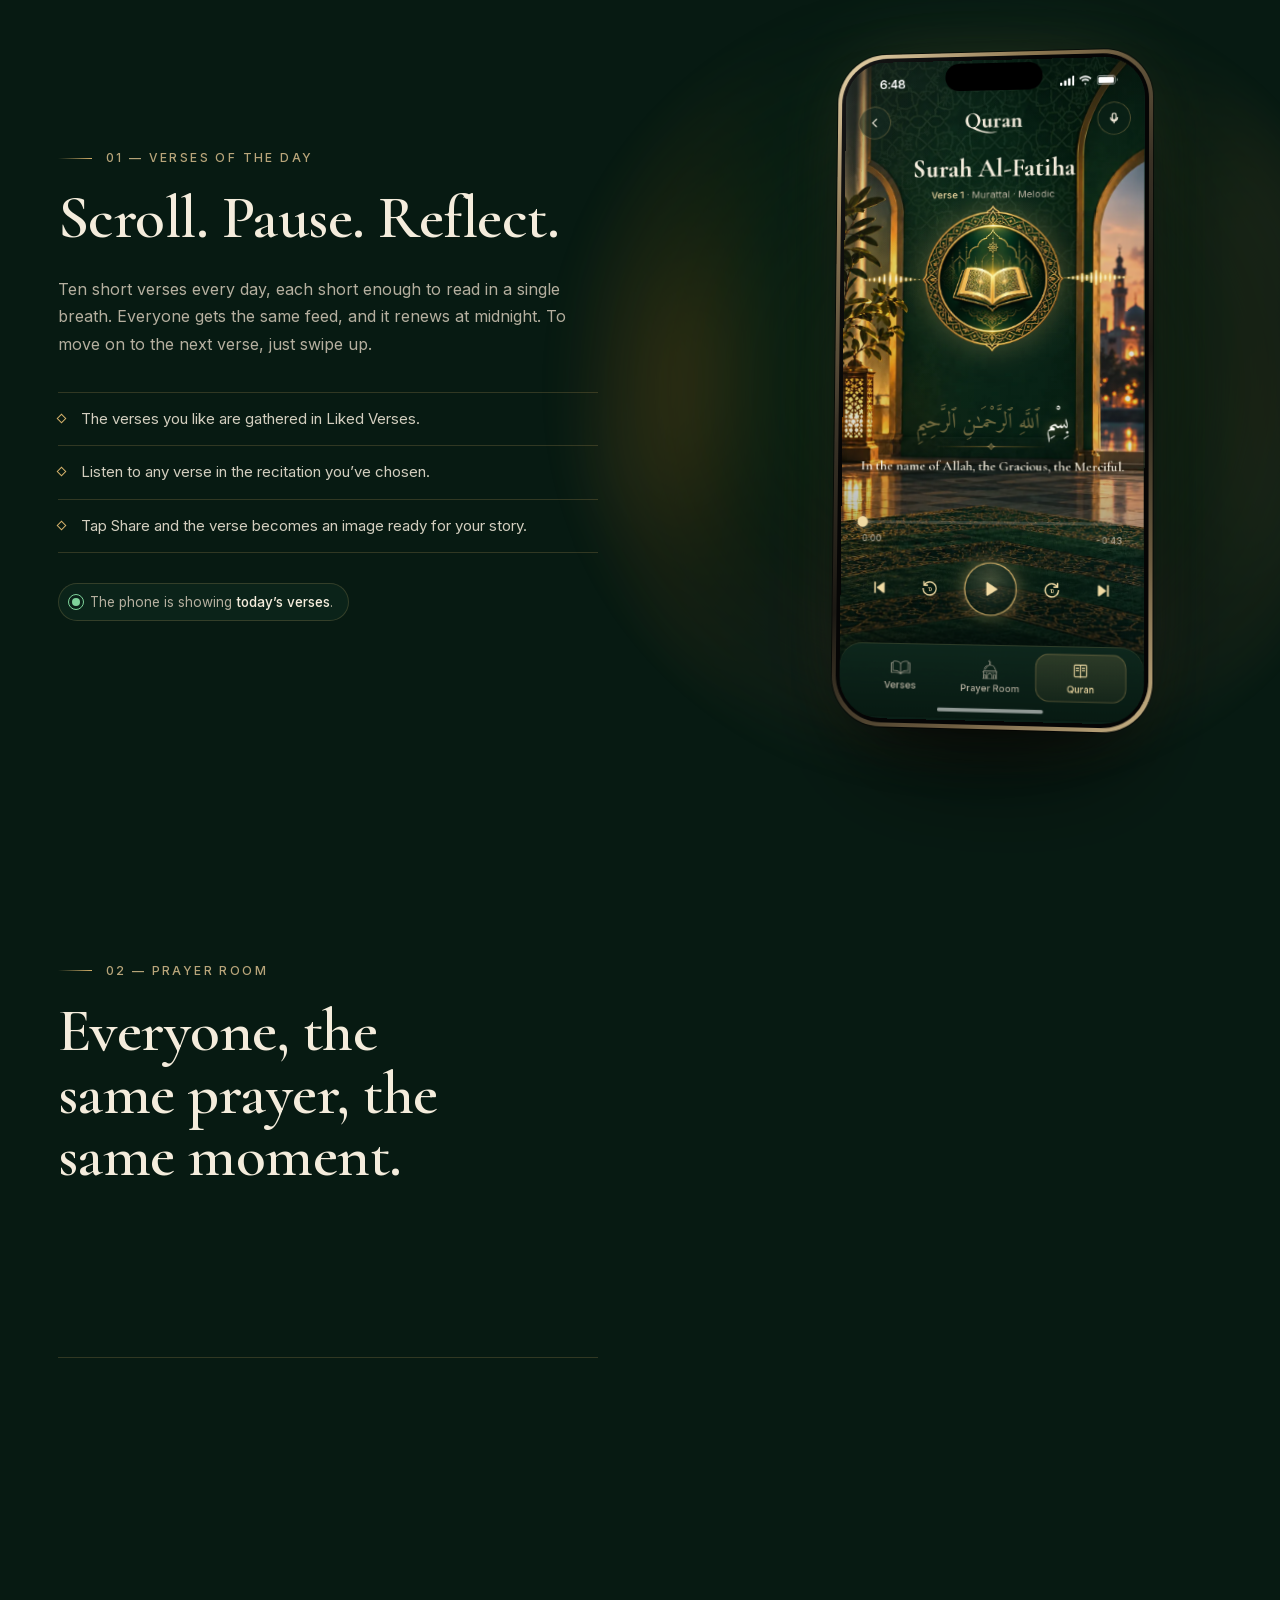
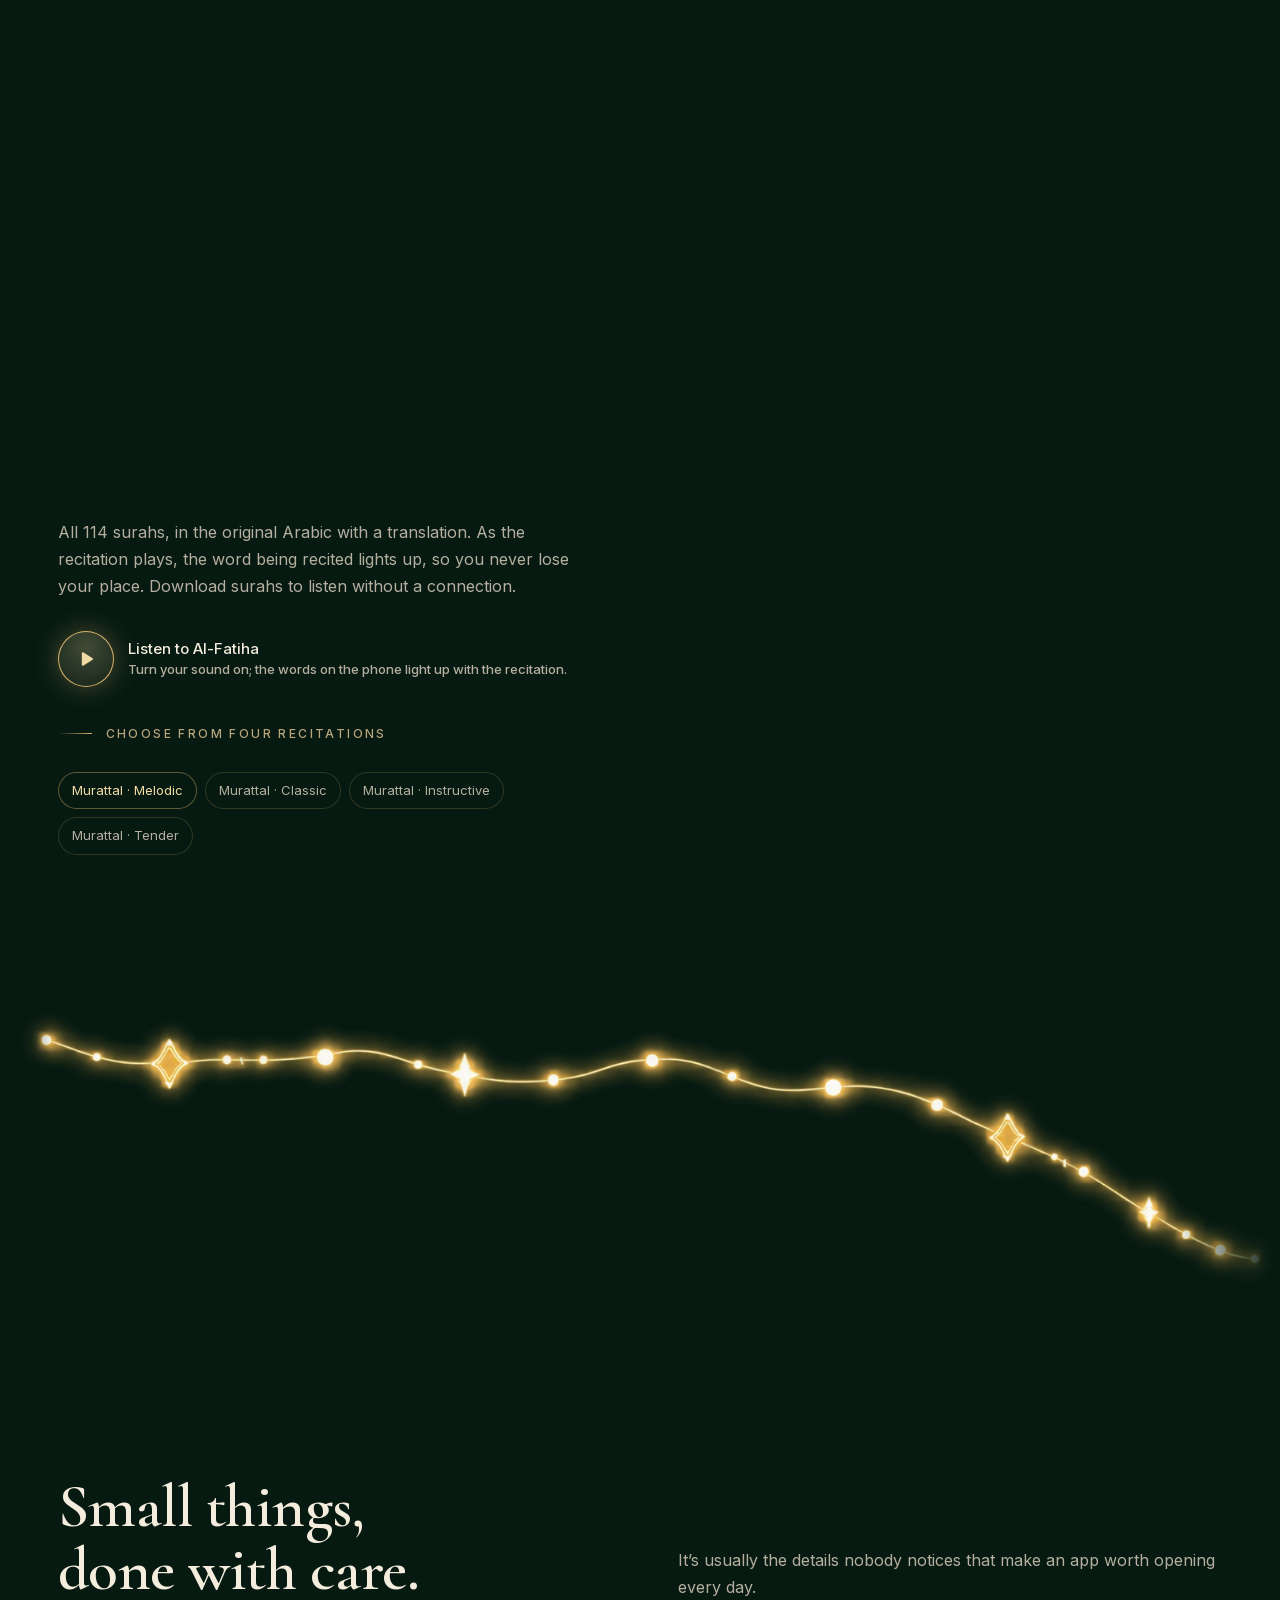
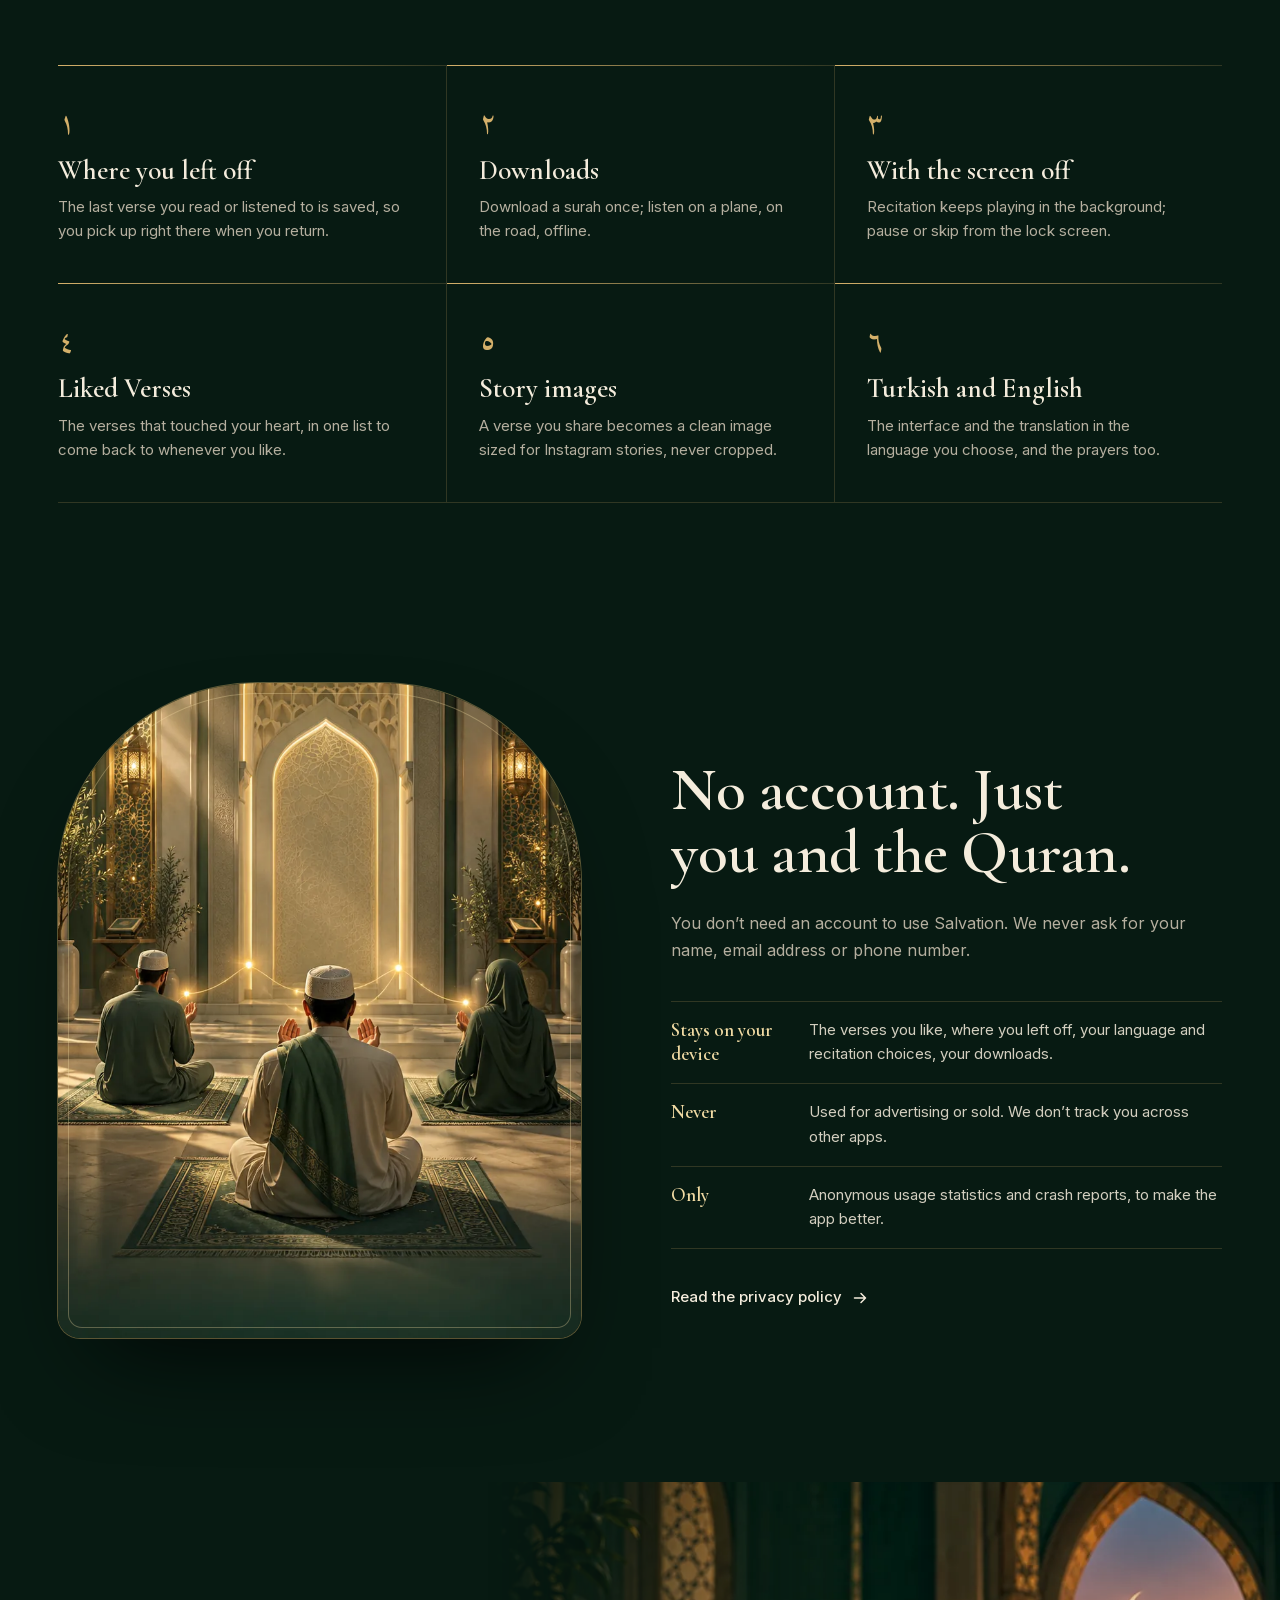
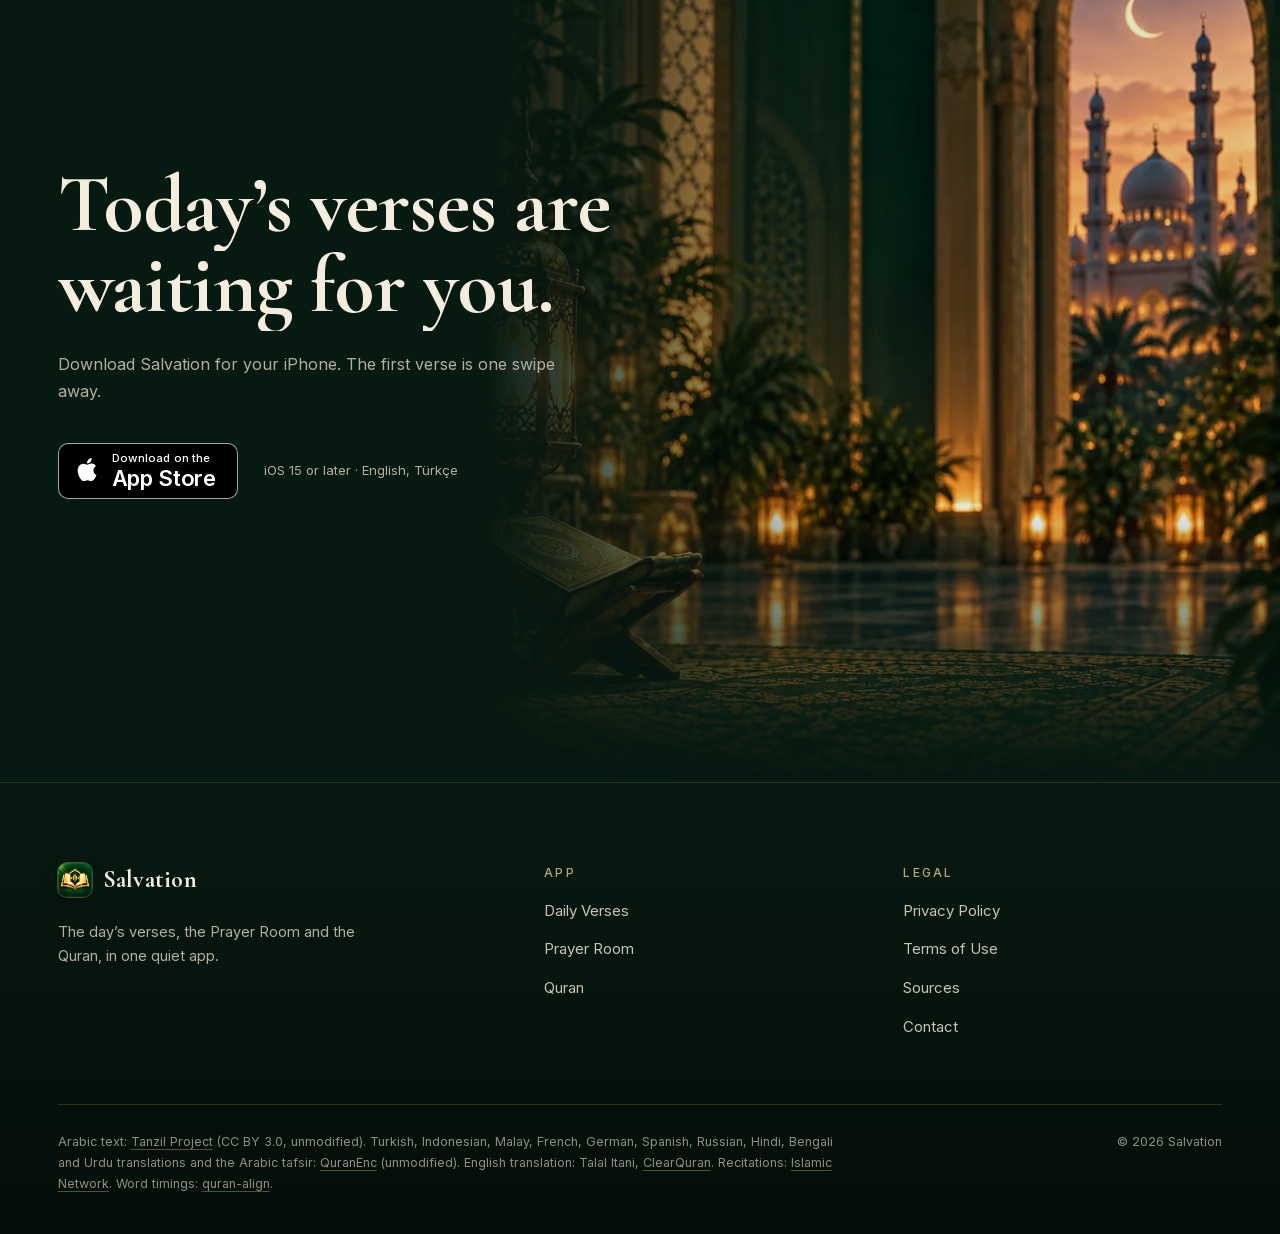
==== commit 7e3d9aaa: "Salvation: dua ekleme şimdilik yok, telefon görselinde sıra bilgisi Co-Authored-By: Claude Opus 5.5 " ====
--- a/salvation/index.html
+++ b/salvation/index.html
@@ -179,7 +179,7 @@
               <ul class="chapter__list">
                 <li data-reveal data-i18n="ch2.li1">Kalbinle destekle ya da “bu dua için dua ediyorum” de.</li>
                 <li data-reveal style="--d: 80ms" data-i18n="ch2.li2">Kaç kişinin âmin dediğini canlı olarak görürsün.</li>
-                <li data-reveal style="--d: 160ms" data-i18n="ch2.li3">Premium ile kendi duanı zincire ekle; yalnızca sana görünür, cihazından çıkmaz.</li>
+                <li data-reveal style="--d: 160ms" data-i18n="ch2.li3">Sırada kaç duanın beklediğini görürsün; birkaç dakikada bir yenisi gelir.</li>
               </ul>
               <p class="live" data-reveal><span class="dot"></span><span data-i18n="ch2.live">Şu an odada: <b data-live-topic>…</b> · <span class="tabular" data-live-left>5:00</span> kaldı</span></p>
             </div>
@@ -398,10 +398,9 @@
               <div class="act"><span class="act__ring"><i class="mi" style="--src:url('../img/icon-raised-hands.webp')"></i></span><span data-i18n="ui.praying">Bu dua için
 dua ediyorum</span></div>
             </div>
-            <div class="chain-row">
-              <i class="mi" style="--src:url('../img/icon-add-prayer.webp')"></i>
-              <div><strong data-i18n="ui.add_chain">Duamı zincire ekle</strong><span data-i18n="ui.add_chain_sub">Duan zincirde sadece sana görünür.</span></div>
-              <svg viewBox="0 0 16 16"><path d="M6 3.5 10.5 8 6 12.5"/></svg>
+            <div class="queue-chip">
+              <i class="mi" style="--src:url('../img/icon-group.webp')"></i>
+              <span data-i18n="ui.queue">Sırada 4 dua var</span>
             </div>
           </section>
 
--- a/salvation/assets/css/site.css
+++ b/salvation/assets/css/site.css
@@ -1527,24 +1527,23 @@
   to { opacity: 0; transform: scale(1.35, 1.7); }
 }
 
-.chain-row {
-  position: absolute;
-  top: 680px;
-  left: 18px;
-  right: 18px;
-  display: flex;
-  align-items: center;
-  gap: 14px;
-  height: 66px;
-  padding: 0 16px;
-  border-radius: 18px;
-  background: linear-gradient(180deg, rgba(22, 58, 41, 0.75), rgba(14, 37, 25, 0.75));
-  box-shadow: inset 0 0 0 1px rgba(212, 176, 106, 0.3);
-}
-.chain-row .mi { width: 26px; height: 27px; color: var(--gold-light); flex: none; }
-.chain-row strong { display: block; font: 600 19px/1.1 var(--serif); color: var(--cream); }
-.chain-row span { display: block; margin-top: 3px; color: var(--muted); font-size: 11.5px; }
-.chain-row svg { margin-left: auto; width: 16px; height: 16px; stroke: var(--cream); fill: none; stroke-width: 2; flex: none; }
+/* "Sırada 4 dua var" under the actions, as in the app: it only informs. */
+.queue-chip {
+  position: absolute;
+  top: 690px;
+  left: 50%;
+  transform: translateX(-50%);
+  display: flex;
+  align-items: center;
+  gap: 10px;
+  padding: 9px 20px;
+  border-radius: 24px;
+  background: rgba(14, 39, 29, 0.6);
+  box-shadow: inset 0 0 0 1px rgba(212, 176, 106, 0.4);
+  white-space: nowrap;
+}
+.queue-chip .mi { width: 20px; height: 20px; color: var(--gold-light); flex: none; }
+.queue-chip span { color: var(--cream); font-size: 15px; }
 
 /* A hint beside the phone pointing at the amin button. */
 .amin-hint {
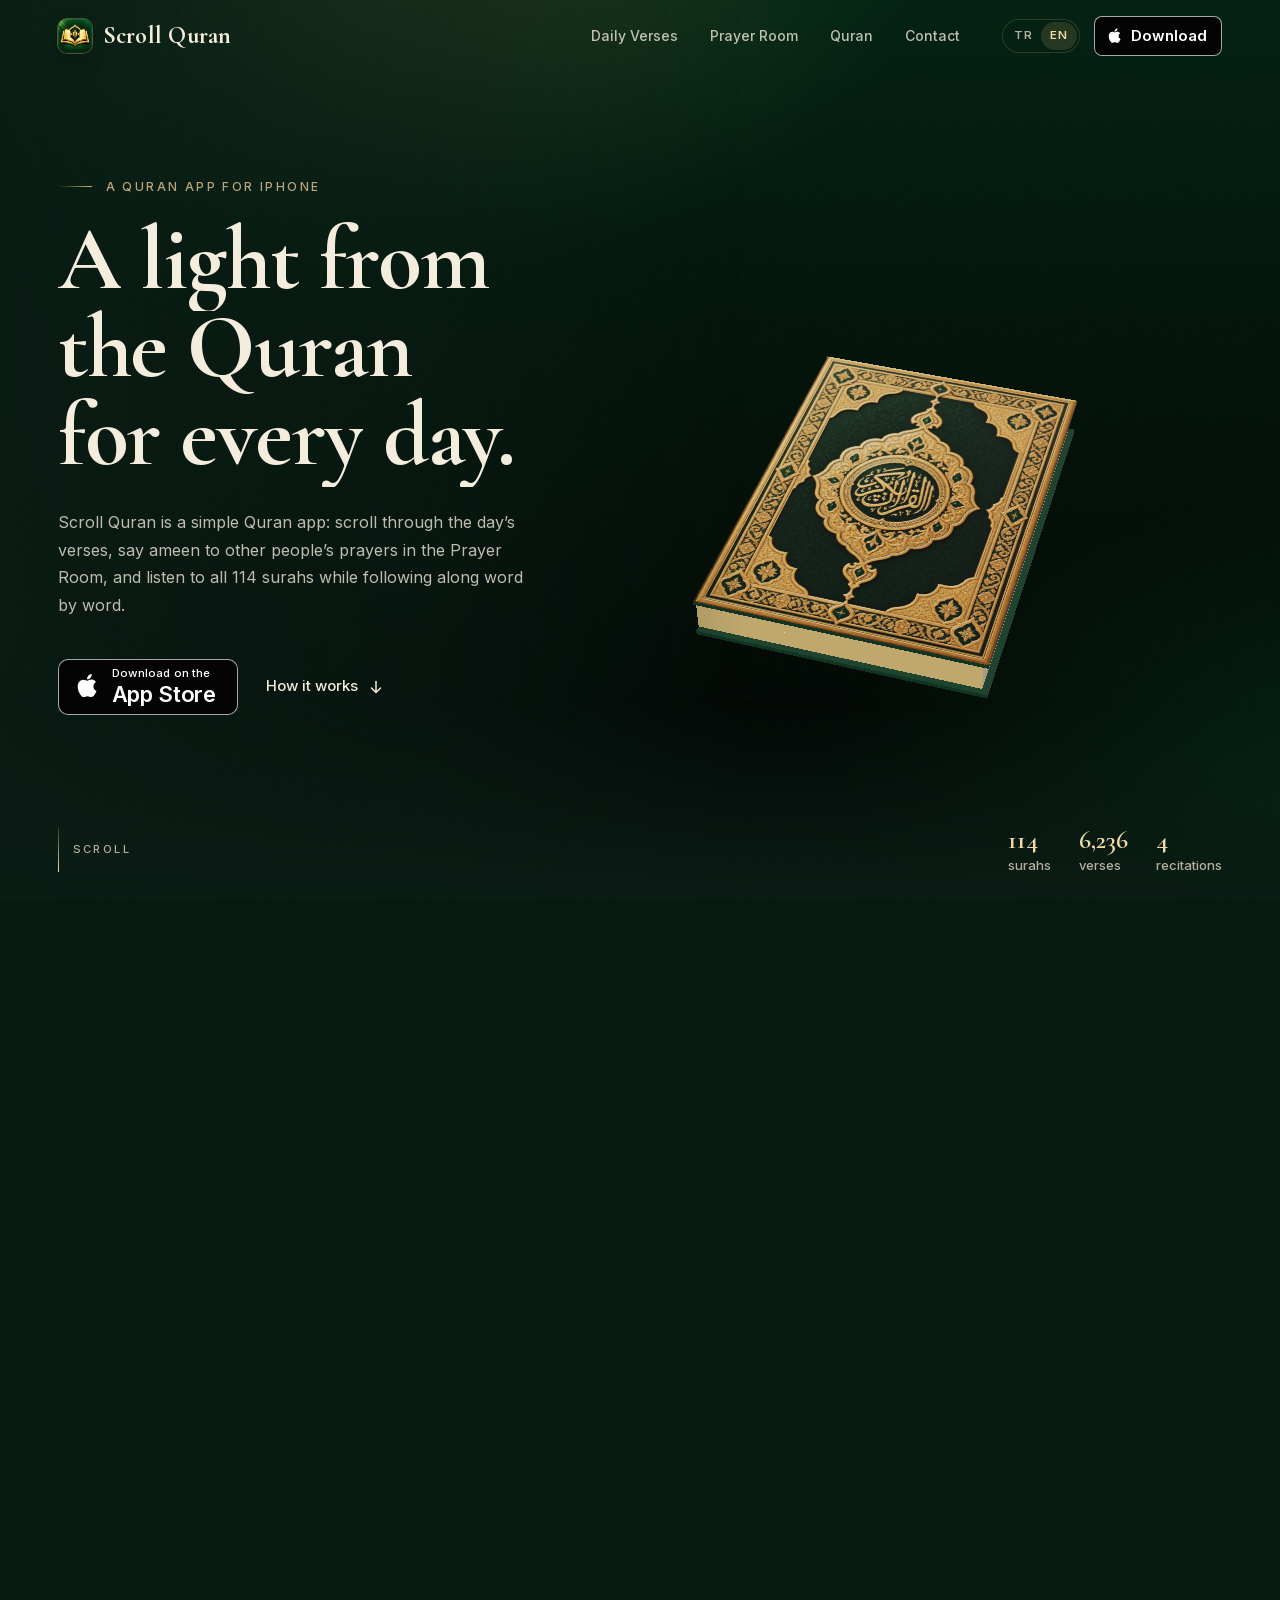
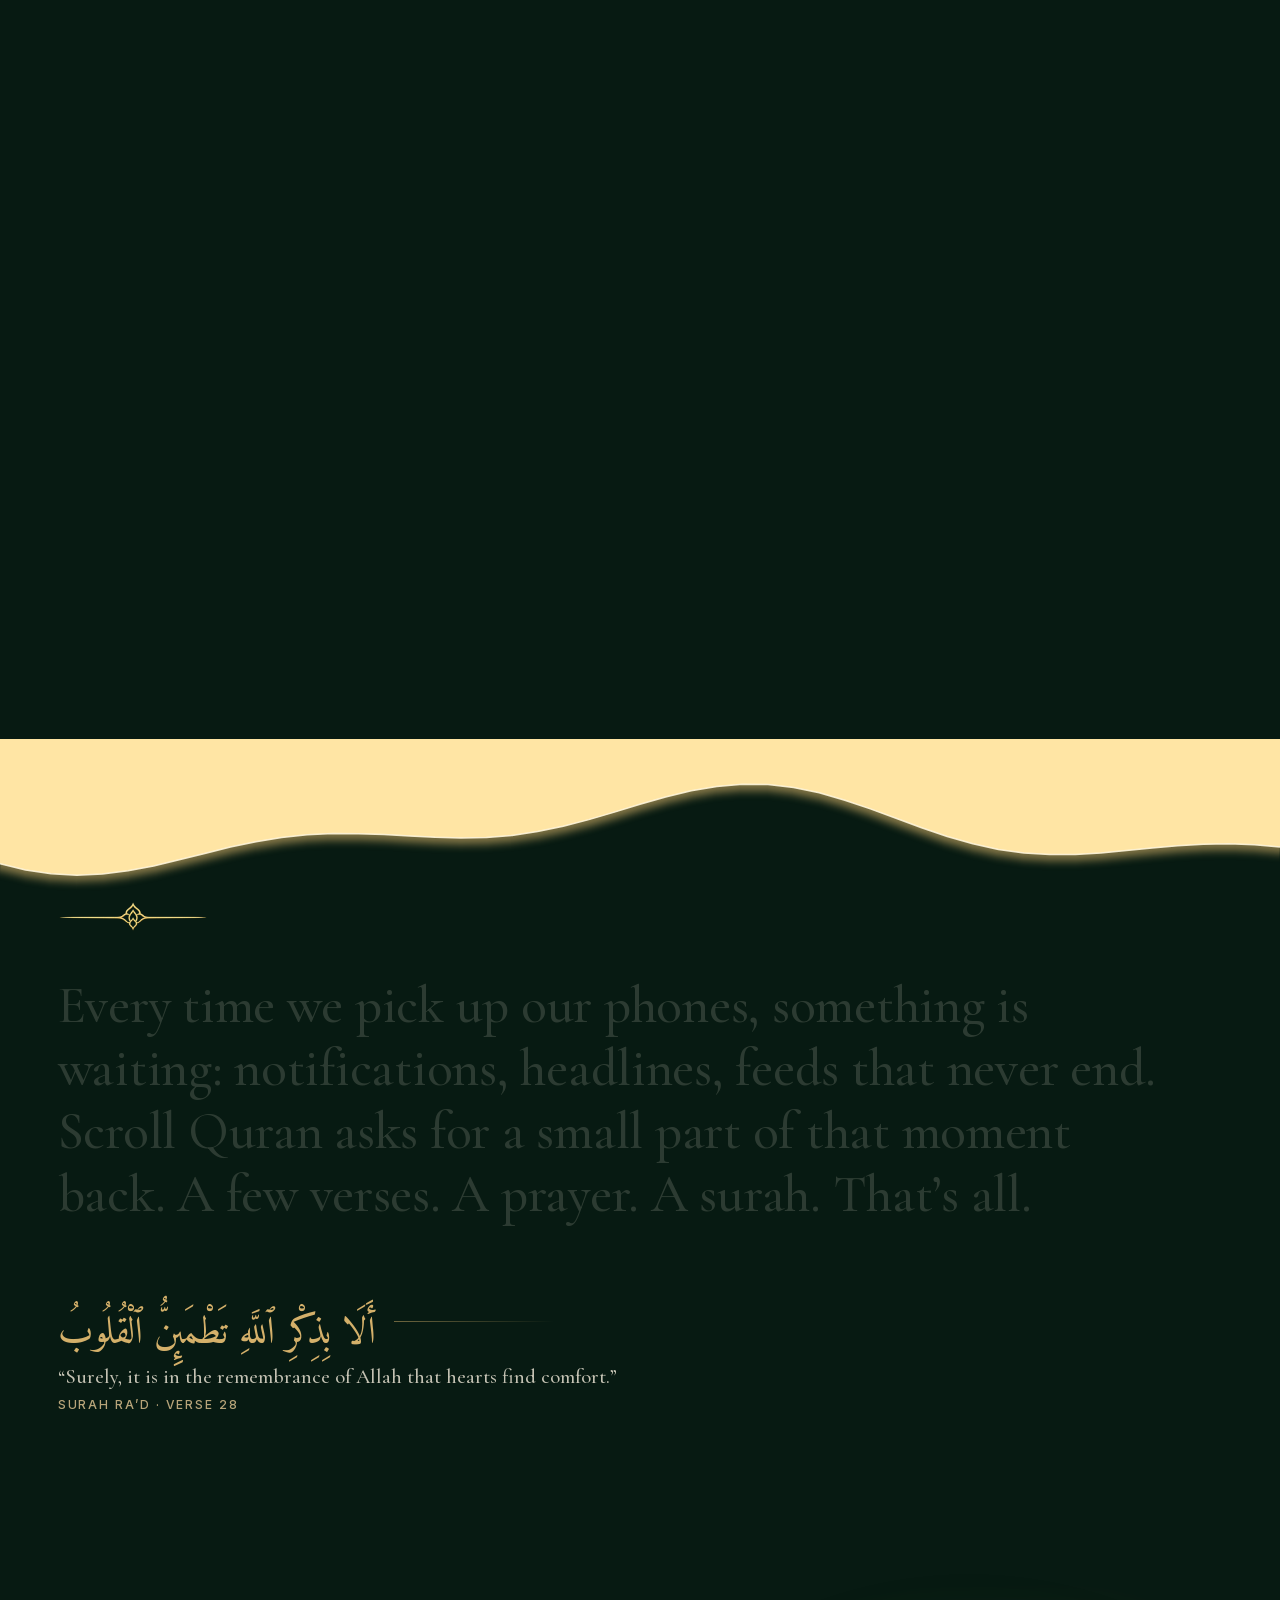
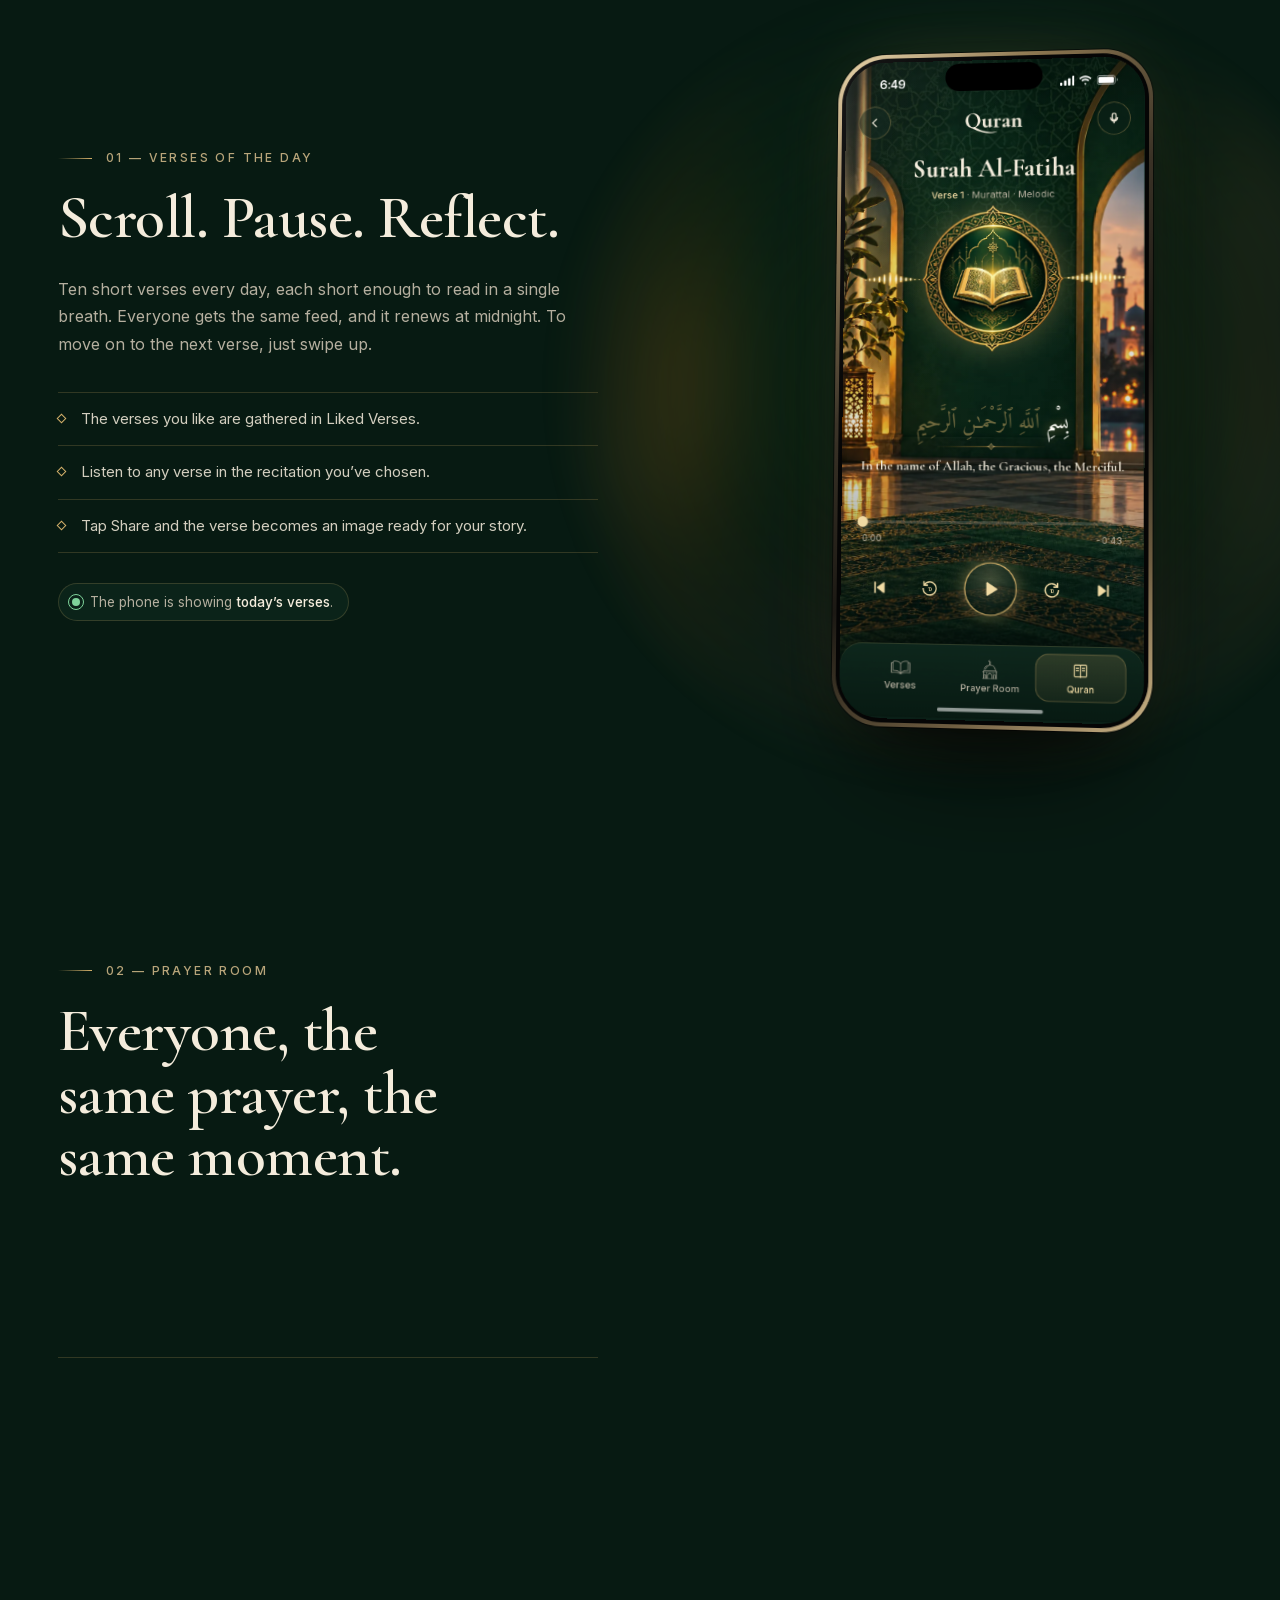
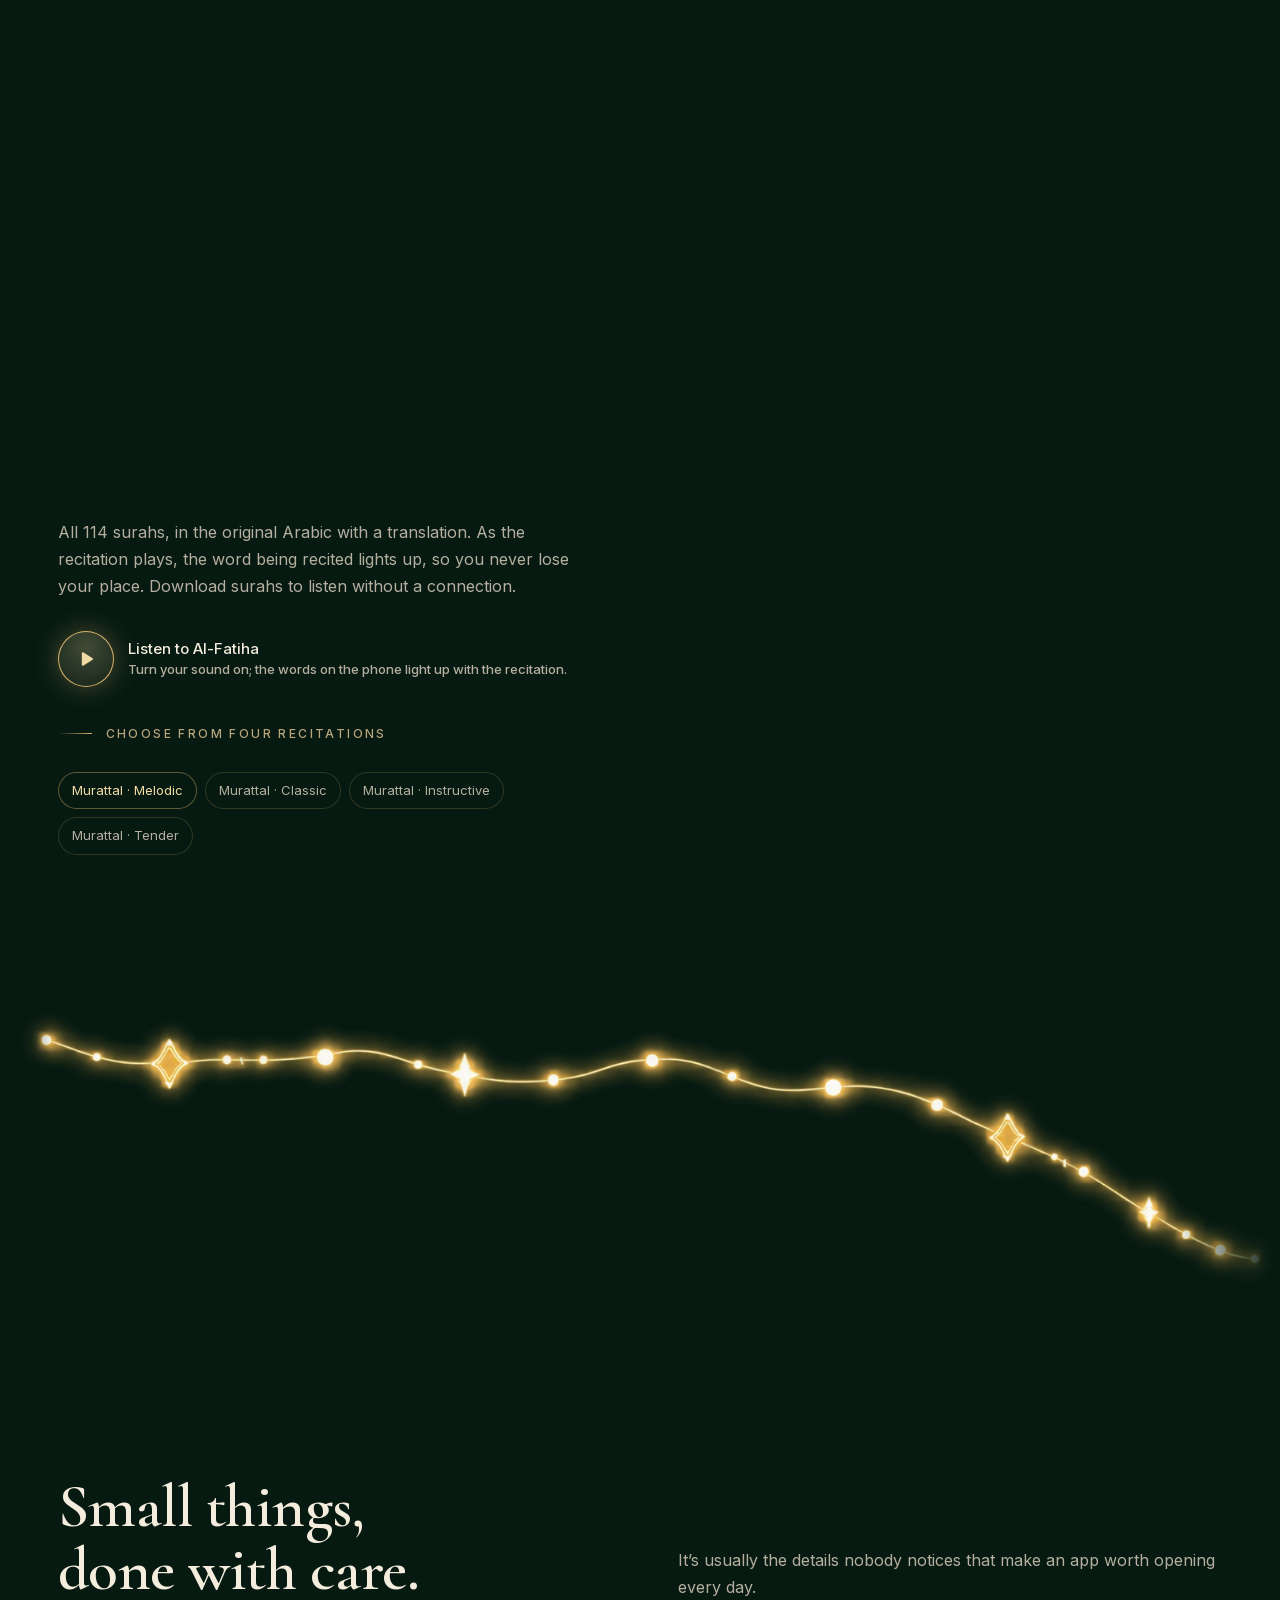
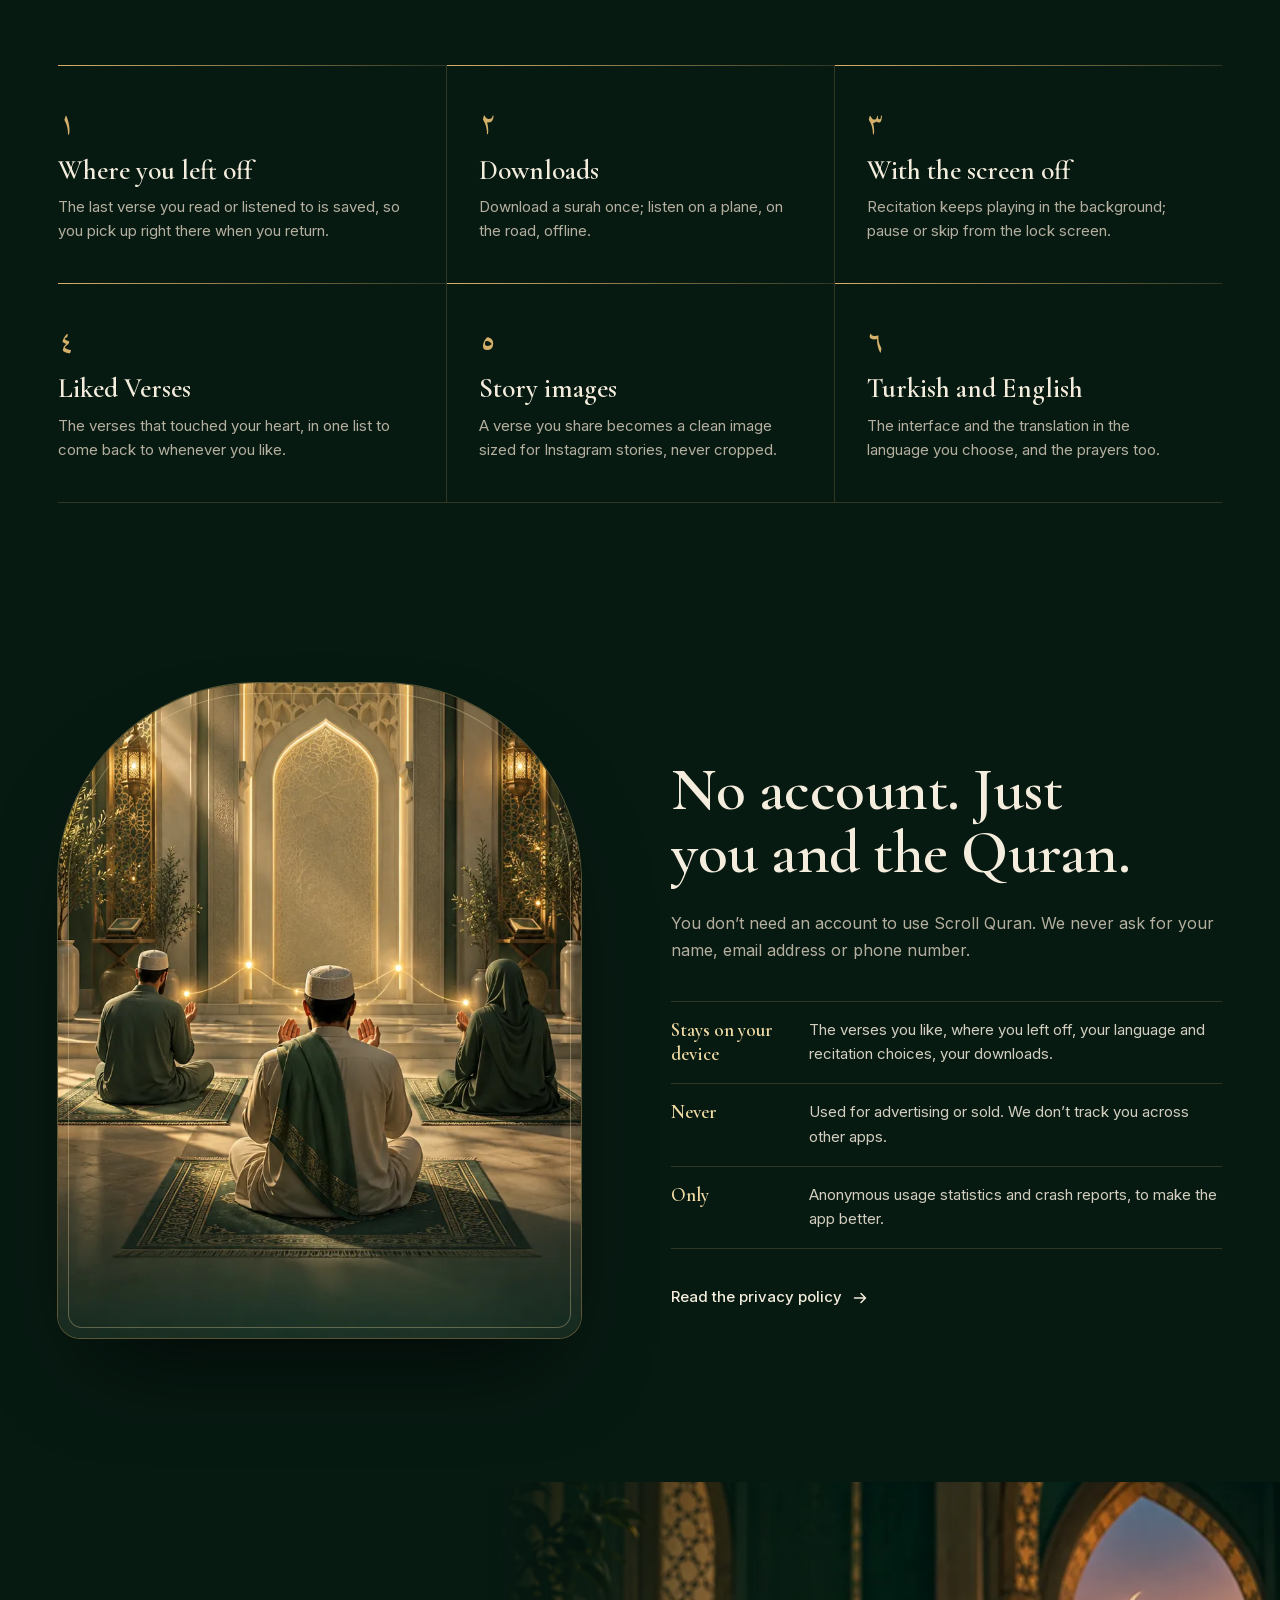
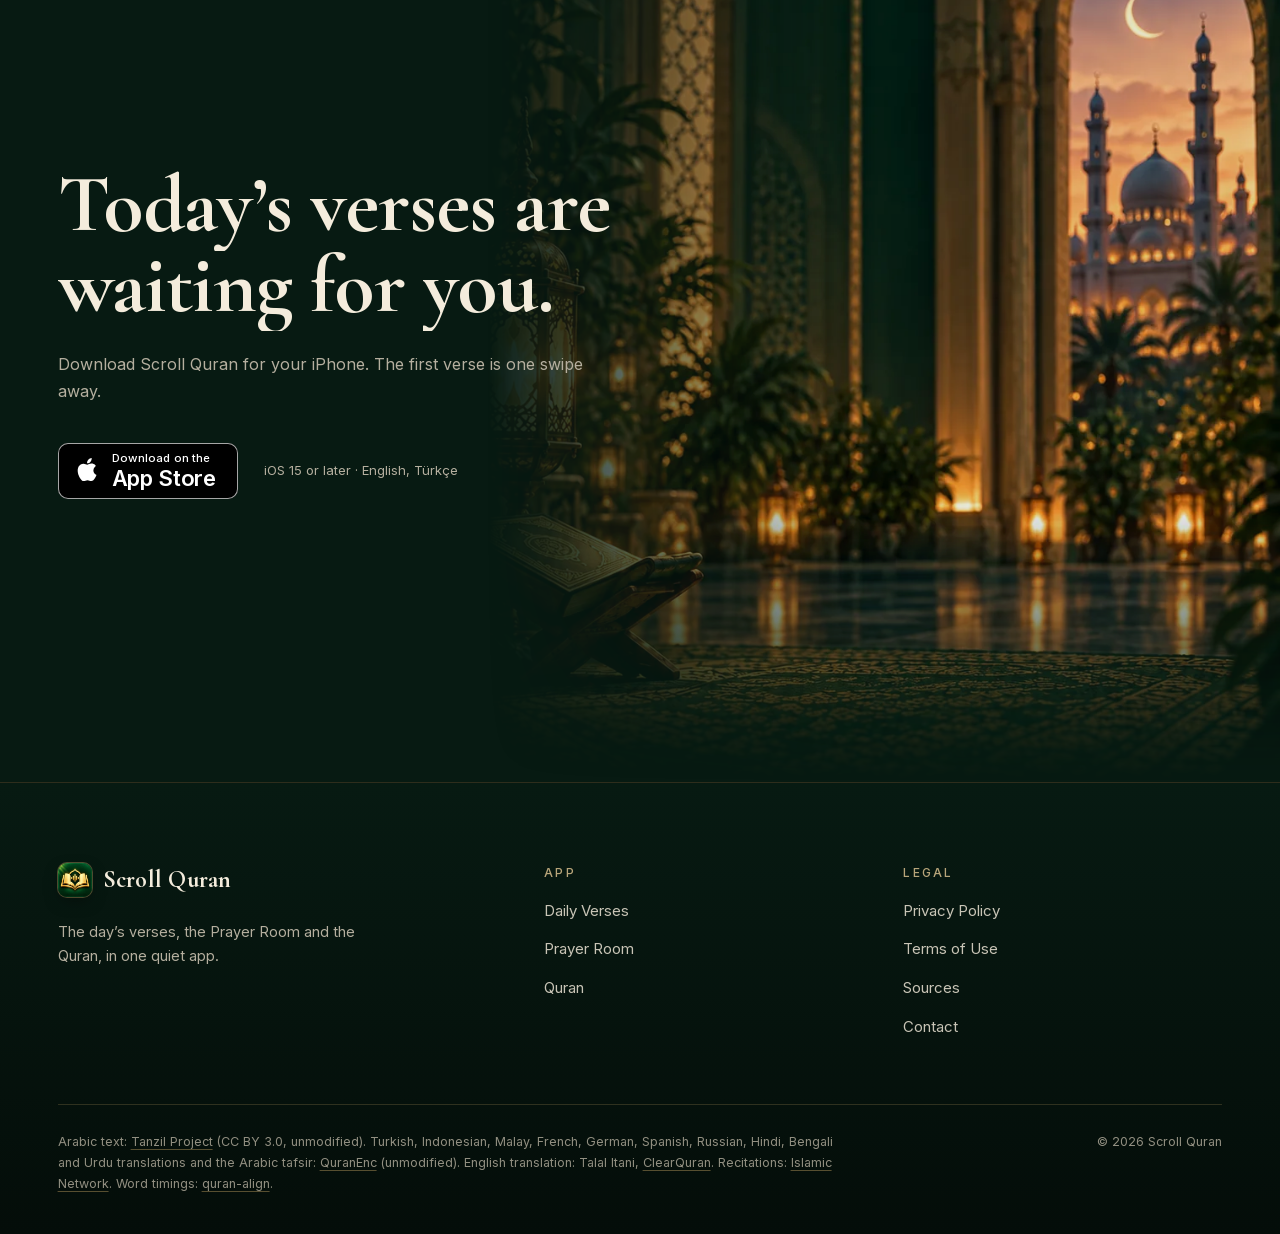
==== commit 715a367d: "Salvation is now Scroll Quran Co-Authored-By: Claude Opus 5.5 <noreply@anthropic.com>" ====
--- a/salvation/index.html
+++ b/salvation/index.html
@@ -3,11 +3,11 @@
 <head>
   <meta charset="utf-8">
   <meta name="viewport" content="width=device-width, initial-scale=1, viewport-fit=cover">
-  <title data-i18n="meta.title.home">Salvation · Günün ayetleri, Dua Odası ve Kur’an</title>
-  <meta name="description" content="Günün ayetlerini kaydırarak oku, Dua Odası’nda birlikte âmin de, 114 sureyi kelime kelime takip ederek dinle. iPhone için Salvation." data-i18n-attr="content:meta.desc.home">
+  <title data-i18n="meta.title.home">Scroll Quran · Günün ayetleri, Dua Odası ve Kur’an</title>
+  <meta name="description" content="Günün ayetlerini kaydırarak oku, Dua Odası’nda birlikte âmin de, 114 sureyi kelime kelime takip ederek dinle. iPhone için Scroll Quran." data-i18n-attr="content:meta.desc.home">
   <meta name="theme-color" content="#071a12">
   <meta property="og:type" content="website">
-  <meta property="og:title" content="Salvation" >
+  <meta property="og:title" content="Scroll Quran" >
   <meta property="og:description" content="Günün ayetleri, Dua Odası ve Kur’an; tek, sakin bir uygulamada." data-i18n-attr="content:footer.tag">
   <meta property="og:image" content="https://furkanayan.app/salvation/assets/img/icon-512.png">
   <meta name="apple-itunes-app" content="app-id=6818659276">
@@ -45,9 +45,9 @@
     <div class="nav__inner wrap">
       <a class="brand" href="./">
         <img src="assets/img/app-icon.webp" alt="" width="34" height="34">
-        <span>Salvation</span>
+        <span>Scroll Quran</span>
       </a>
-      <nav class="nav__links" aria-label="Salvation">
+      <nav class="nav__links" aria-label="Scroll Quran">
         <a href="#verses" data-i18n="nav.verses">Günün Ayetleri</a>
         <a href="#prayer" data-i18n="nav.prayer">Dua Odası</a>
         <a href="#quran" data-i18n="nav.quran">Kur’an</a>
@@ -95,7 +95,7 @@
         <div class="hero__copy">
           <p class="eyebrow" data-hero-in style="--d: 200ms" data-i18n="hero.eyebrow"><span lang="en">iPhone</span> için Kur’an uygulaması</p>
           <h1 class="display" data-split data-split-hero data-i18n="hero.title">Her güne Kur’an’dan bir ışık.</h1>
-          <p class="hero__lead" data-hero-in style="--d: 900ms" data-i18n="hero.lead">Salvation; günün ayetlerini kaydırarak okuduğun, Dua Odası’nda başkalarının dualarına âmin dediğin ve 114 sureyi kelime kelime takip ederek dinlediğin sade bir Kur’an uygulaması.</p>
+          <p class="hero__lead" data-hero-in style="--d: 900ms" data-i18n="hero.lead">Scroll Quran; günün ayetlerini kaydırarak okuduğun, Dua Odası’nda başkalarının dualarına âmin dediğin ve 114 sureyi kelime kelime takip ederek dinlediğin sade bir Kur’an uygulaması.</p>
           <div class="hero__actions" data-hero-in style="--d: 1100ms">
             <a class="store" href="https://apps.apple.com/app/id6818659276">
               <svg aria-hidden="true"><use href="#i-apple"/></svg>
@@ -130,7 +130,7 @@
     <section class="manifesto" id="intro">
       <div class="wrap">
         <img class="manifesto__ornament" src="assets/img/divider-ornate.webp" alt="" width="150" height="29" data-reveal>
-        <p class="manifesto__text" data-manifesto data-i18n="manifesto.text">Telefonu her elimize aldığımızda bir şey bizi bekliyor: bildirimler, haberler, bitmeyen akışlar. Salvation o anın küçük bir kısmını geri istiyor. <span class="accent">Birkaç ayet. Bir dua. Bir sure.</span> O kadar.</p>
+        <p class="manifesto__text" data-manifesto data-i18n="manifesto.text">Telefonu her elimize aldığımızda bir şey bizi bekliyor: bildirimler, haberler, bitmeyen akışlar. Scroll Quran o anın küçük bir kısmını geri istiyor. <span class="accent">Birkaç ayet. Bir dua. Bir sure.</span> O kadar.</p>
         <div class="manifesto__sign" data-reveal>
           <span class="arabic" lang="ar" dir="rtl">أَلَا بِذِكْرِ ٱللَّهِ تَطْمَئِنُّ ٱلْقُلُوبُ</span>
         </div>
@@ -241,7 +241,7 @@
         <div>
           <p class="eyebrow" data-reveal data-i18n="promise.eyebrow">Gizlilik</p>
           <h2 class="h2" data-split data-i18n="promise.title">Hesap yok. Sadece sen ve Kur’an.</h2>
-          <p class="lead" style="margin-top: 26px" data-reveal data-i18n="promise.body">Salvation’ı kullanmak için hesap açmana gerek yok. Adını, e-postanı ya da telefon numaranı hiç sormuyoruz.</p>
+          <p class="lead" style="margin-top: 26px" data-reveal data-i18n="promise.body">Scroll Quran’ı kullanmak için hesap açmana gerek yok. Adını, e-postanı ya da telefon numaranı hiç sormuyoruz.</p>
           <ul class="promise__list">
             <li data-reveal><b data-i18n="promise.k1">Cihazında kalır</b><span data-i18n="promise.v1">Beğendiğin ayetler, kaldığın yer, dil ve okuyuş tercihlerin, indirdiğin sureler.</span></li>
             <li data-reveal style="--d: 80ms"><b data-i18n="promise.k2">Asla</b><span data-i18n="promise.v2">Reklam için kullanılmaz, satılmaz. Seni başka uygulamalarda takip etmeyiz.</span></li>
@@ -260,7 +260,7 @@
       <div class="wrap">
         <div class="cta__copy">
           <h2 class="display" data-split data-i18n="cta.title">Bugünün ayetleri seni bekliyor.</h2>
-          <p class="lead" data-reveal data-i18n="cta.lead">Salvation’ı iPhone’una indir; ilk ayet bir kaydırma uzağında.</p>
+          <p class="lead" data-reveal data-i18n="cta.lead">Scroll Quran’ı iPhone’una indir; ilk ayet bir kaydırma uzağında.</p>
           <div class="cta__actions" data-reveal style="--d: 120ms">
             <a class="store" href="https://apps.apple.com/app/id6818659276">
               <svg aria-hidden="true"><use href="#i-apple"/></svg>
@@ -278,7 +278,7 @@
     <div class="wrap">
       <div class="footer__grid">
         <div>
-          <a class="brand" href="./"><img src="assets/img/app-icon.webp" alt="" width="34" height="34"><span>Salvation</span></a>
+          <a class="brand" href="./"><img src="assets/img/app-icon.webp" alt="" width="34" height="34"><span>Scroll Quran</span></a>
           <p class="footer__tag" data-i18n="footer.tag">Günün ayetleri, Dua Odası ve Kur’an; tek, sakin bir uygulamada.</p>
         </div>
         <div>
@@ -301,7 +301,7 @@
       </div>
       <div class="footer__sources">
         <p data-i18n="footer.sources">Arapça metin: <a href="https://tanzil.net" rel="noopener">Tanzil Projesi</a> (CC BY 3.0, değiştirilmeden). Türkçe, Endonezce, Malayca, Fransızca, Almanca, İspanyolca, Rusça, Hintçe, Bengalce ve Urduca mealler ile Arapça tefsir: <a href="https://quranenc.com" rel="noopener">QuranEnc</a> (değiştirilmeden). İngilizce meal: Talal Itani, <a href="https://www.clearquran.com" rel="noopener">ClearQuran</a>. Tilavetler: <a href="https://alquran.cloud" rel="noopener">Islamic Network</a>. Kelime zamanlamaları: <a href="https://github.com/cpfair/quran-align" rel="noopener">quran-align</a>.</p>
-        <p data-i18n="footer.copy">© 2026 Salvation</p>
+        <p data-i18n="footer.copy">© 2026 Scroll Quran</p>
       </div>
     </div>
   </footer>
@@ -316,7 +316,7 @@
         <span data-contact-email>support@furkanayan.app</span>
         <button class="contact__copy" type="button" data-contact-copy data-i18n="contact.copy">Kopyala</button>
       </div>
-      <a class="btn btn--gold" href="mailto:support@furkanayan.app?subject=Salvation" data-i18n="contact.send">E-posta gönder</a>
+      <a class="btn btn--gold" href="mailto:support@furkanayan.app?subject=Scroll%20Quran" data-i18n="contact.send">E-posta gönder</a>
     </div>
   </dialog>
 
--- a/salvation/assets/css/site.css
+++ b/salvation/assets/css/site.css
@@ -1,4 +1,4 @@
-/* Salvation — website styles. The app's palette and type: deep greens,
+/* Scroll Quran — website styles. The app's palette and type: deep greens,
    gold, cream; Cormorant Garamond for display, Inter for UI, Amiri Quran
    for the Arabic. */
 
@@ -370,6 +370,15 @@
   text-decoration: none;
   font: 700 24px/1 var(--serif);
   letter-spacing: 0.01em;
+  /* The name on one line, next to the buttons on a phone too. */
+  white-space: nowrap;
+}
+@media (max-width: 400px) {
+  .brand { font-size: 21px; gap: 9px; }
+}
+/* The narrowest phones: the download button keeps only its Apple mark. */
+@media (max-width: 359px) {
+  .nav .store--sm span { display: none; }
 }
 .brand img {
   width: 34px;
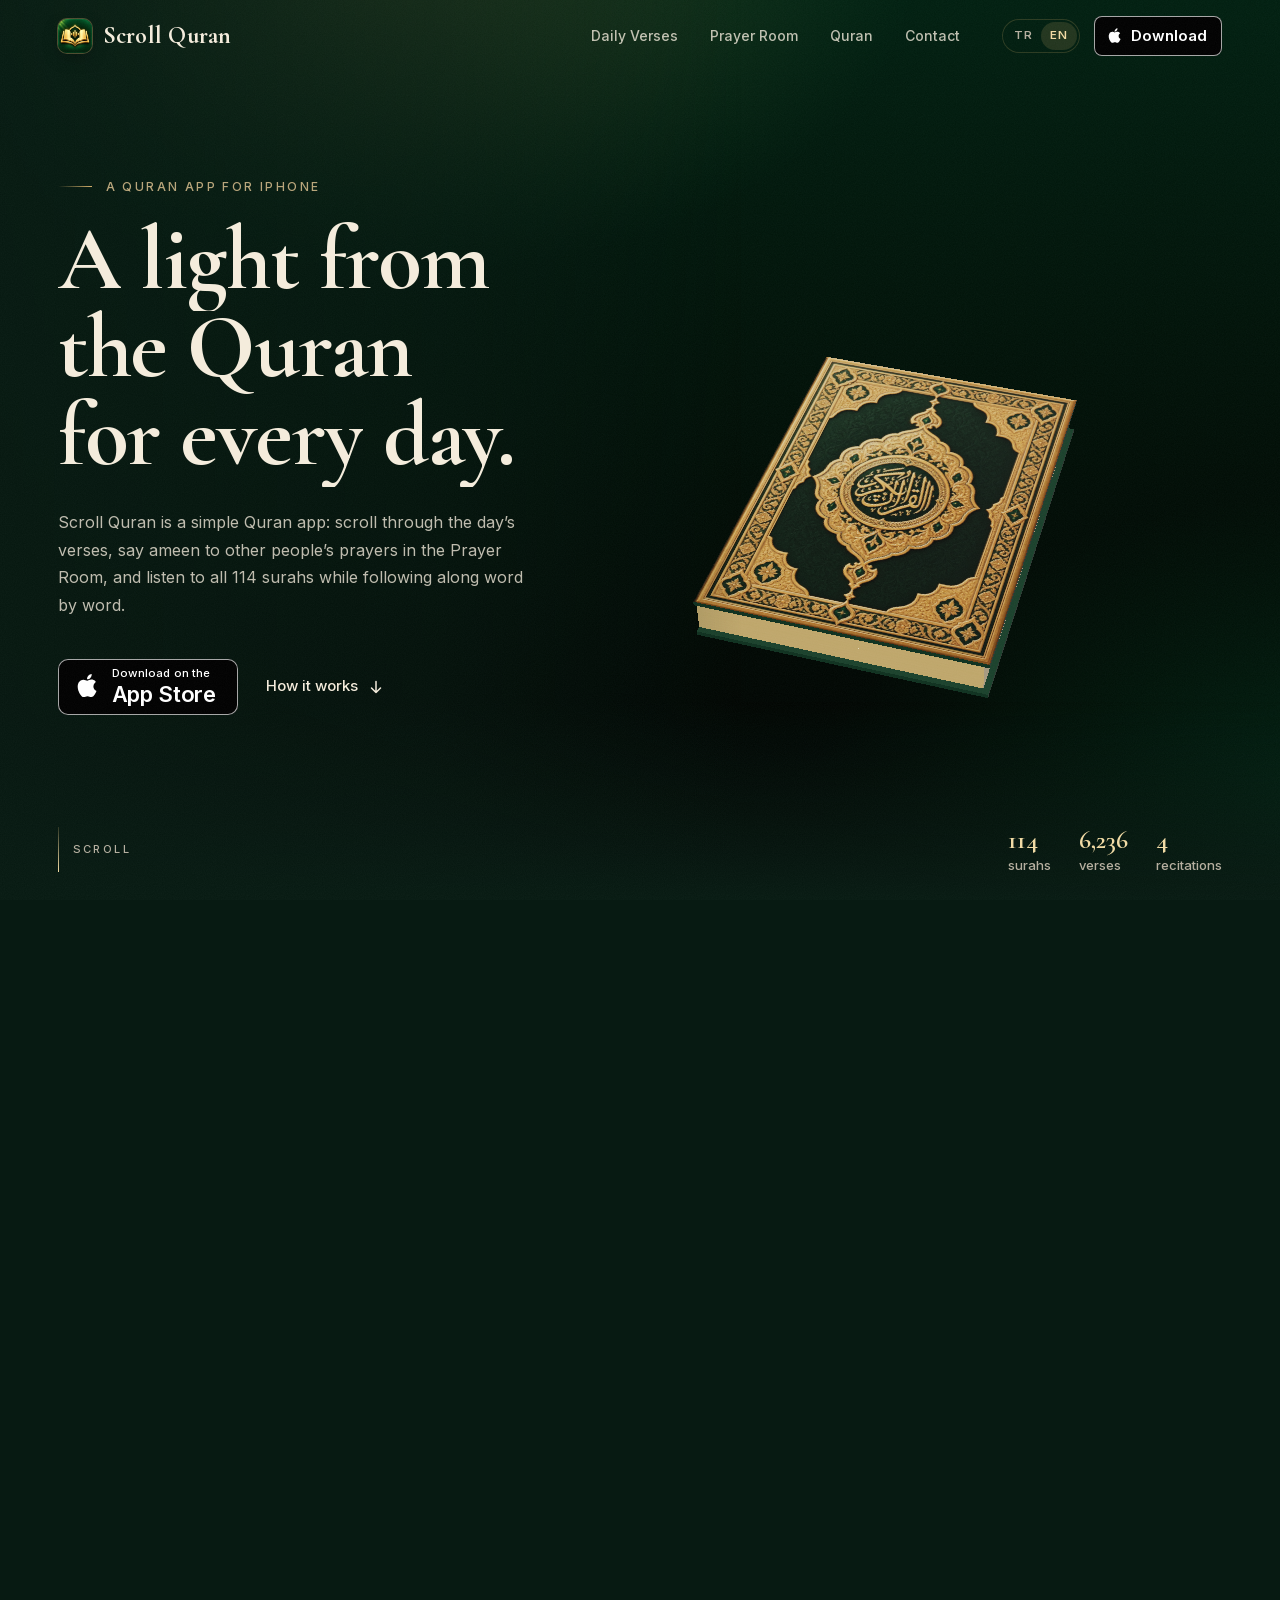
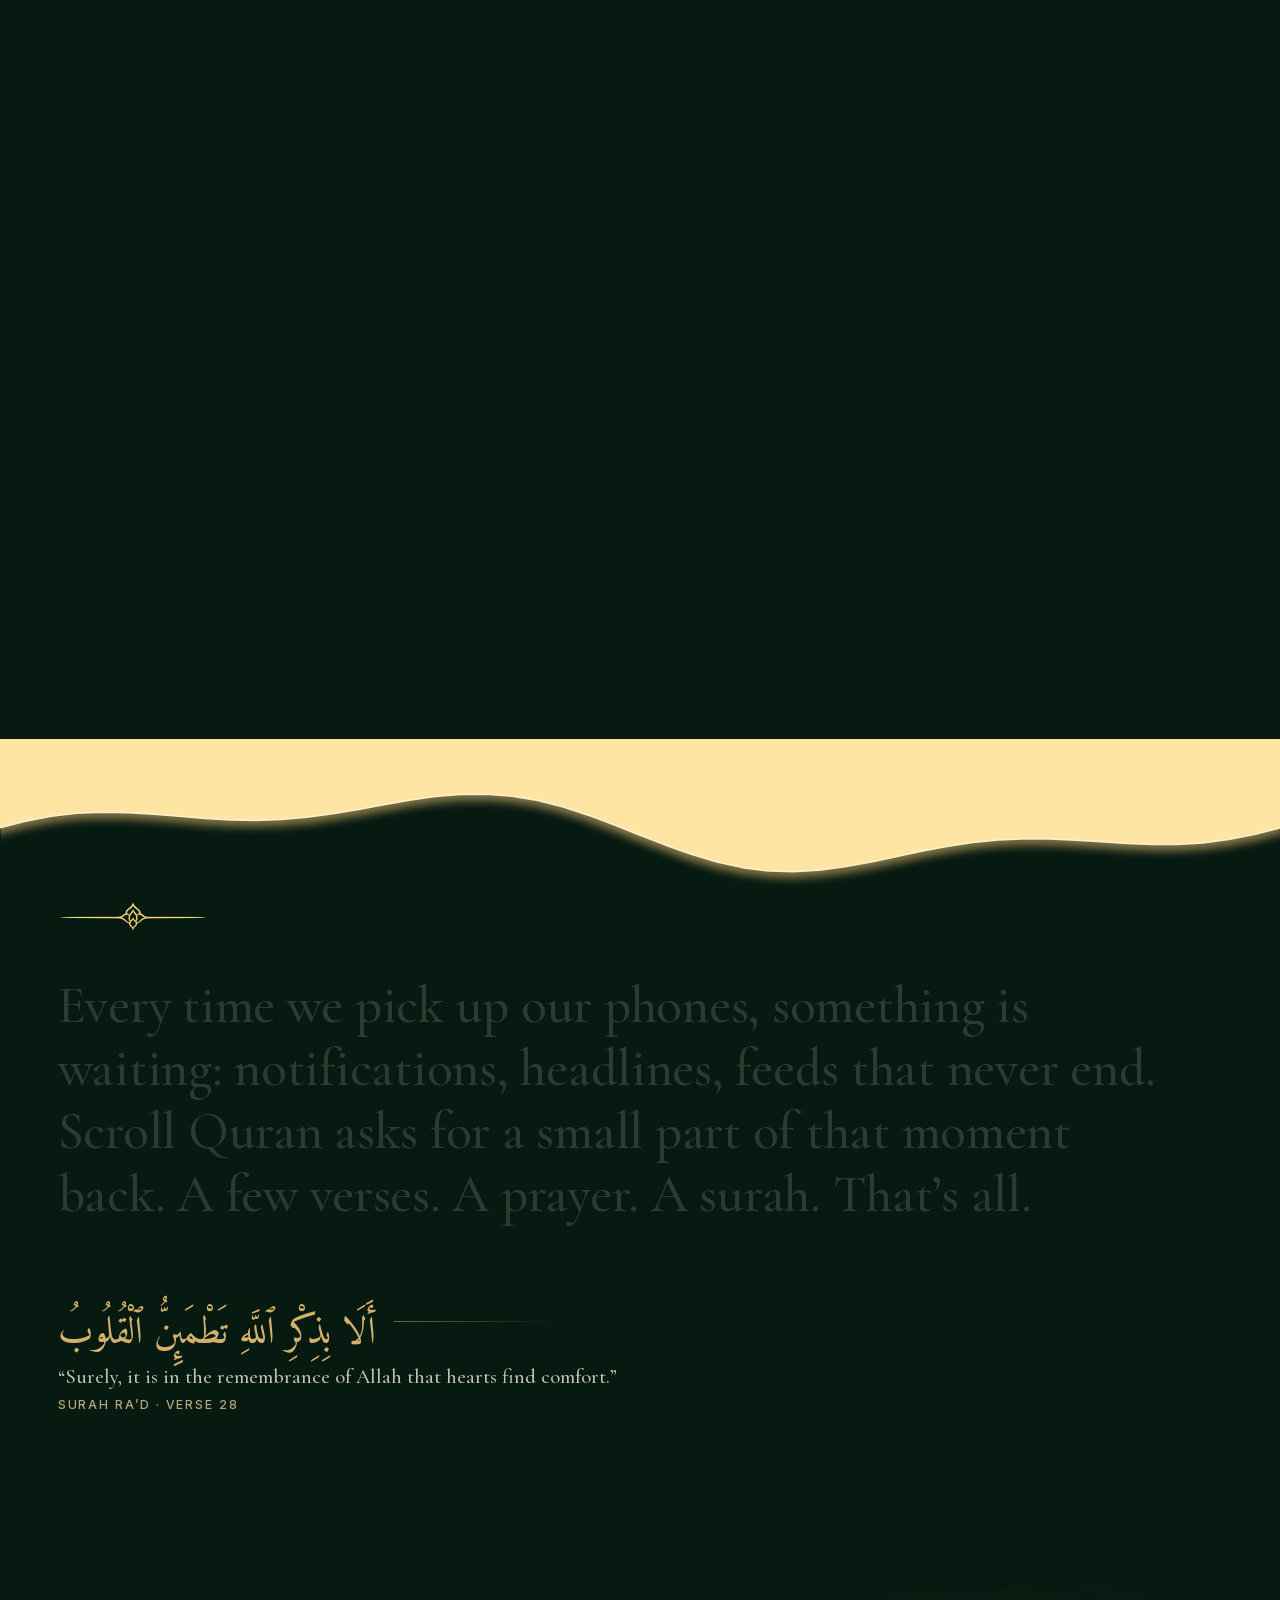
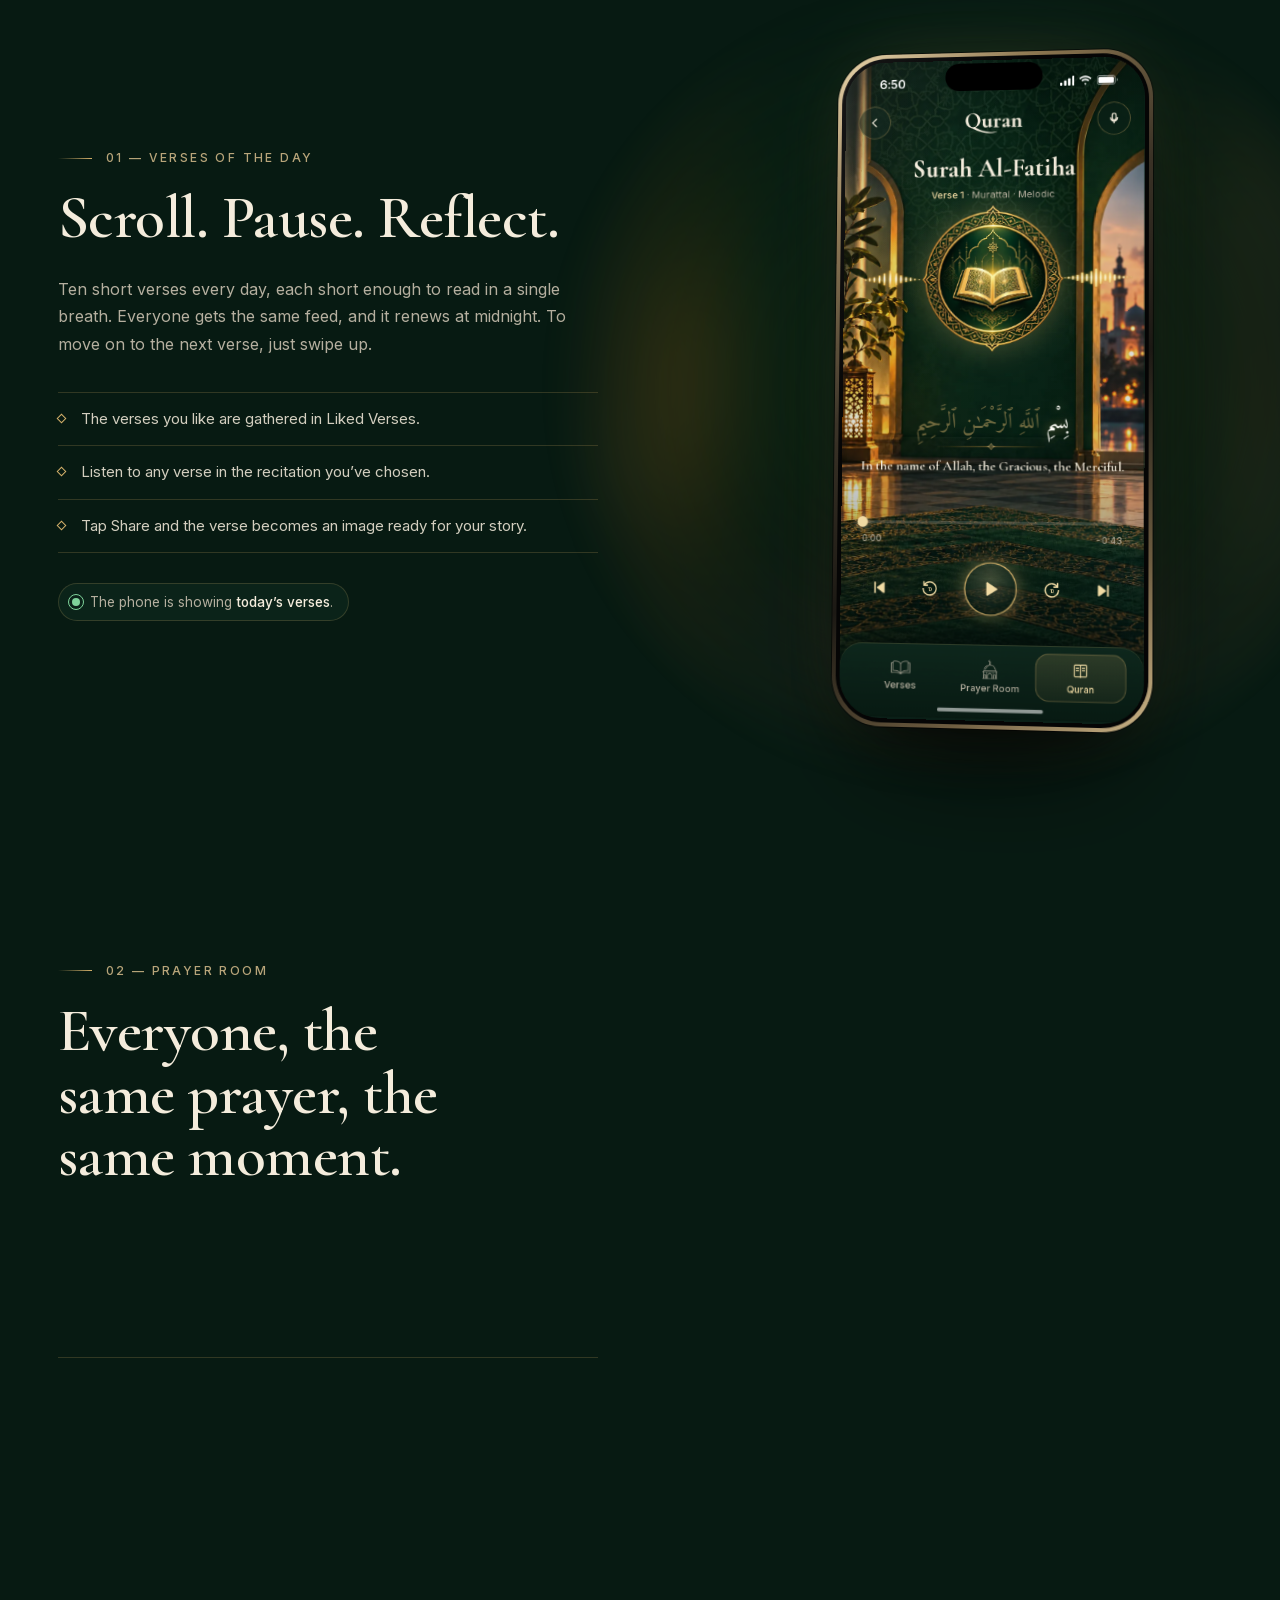
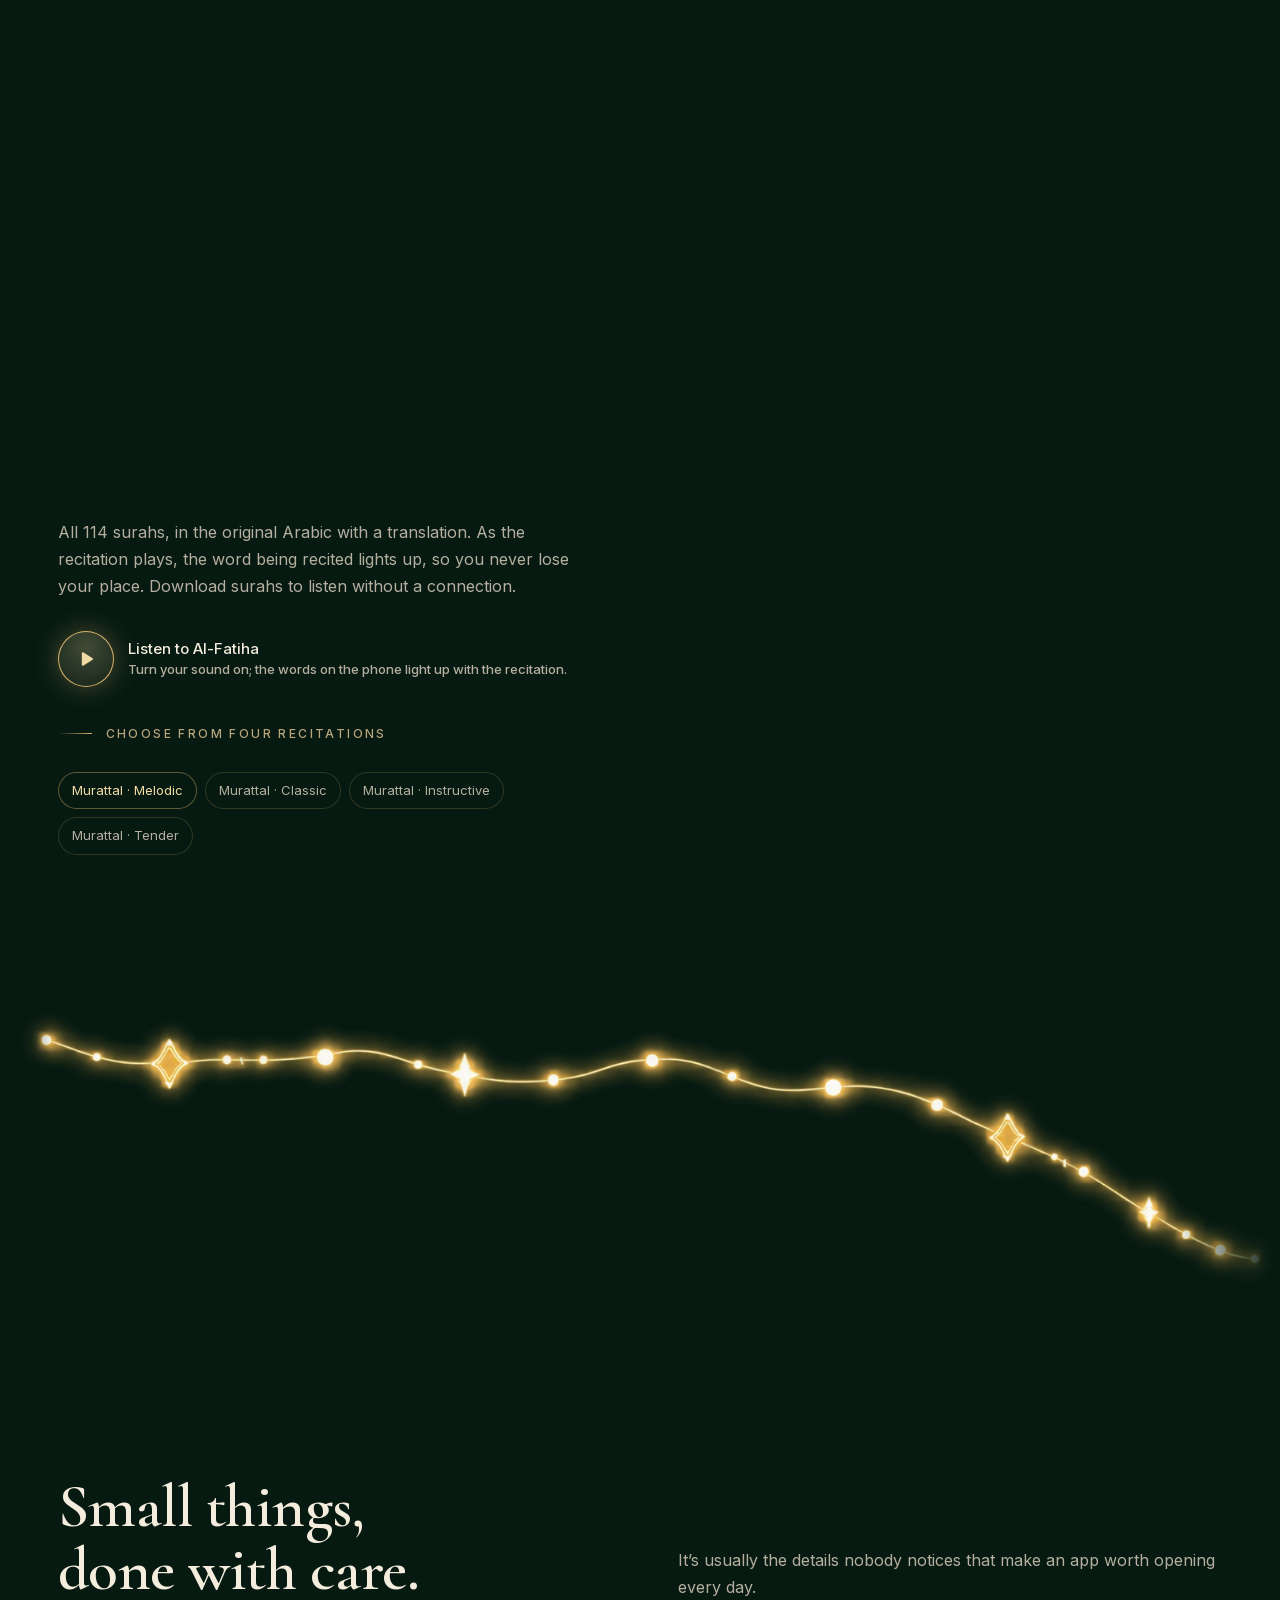
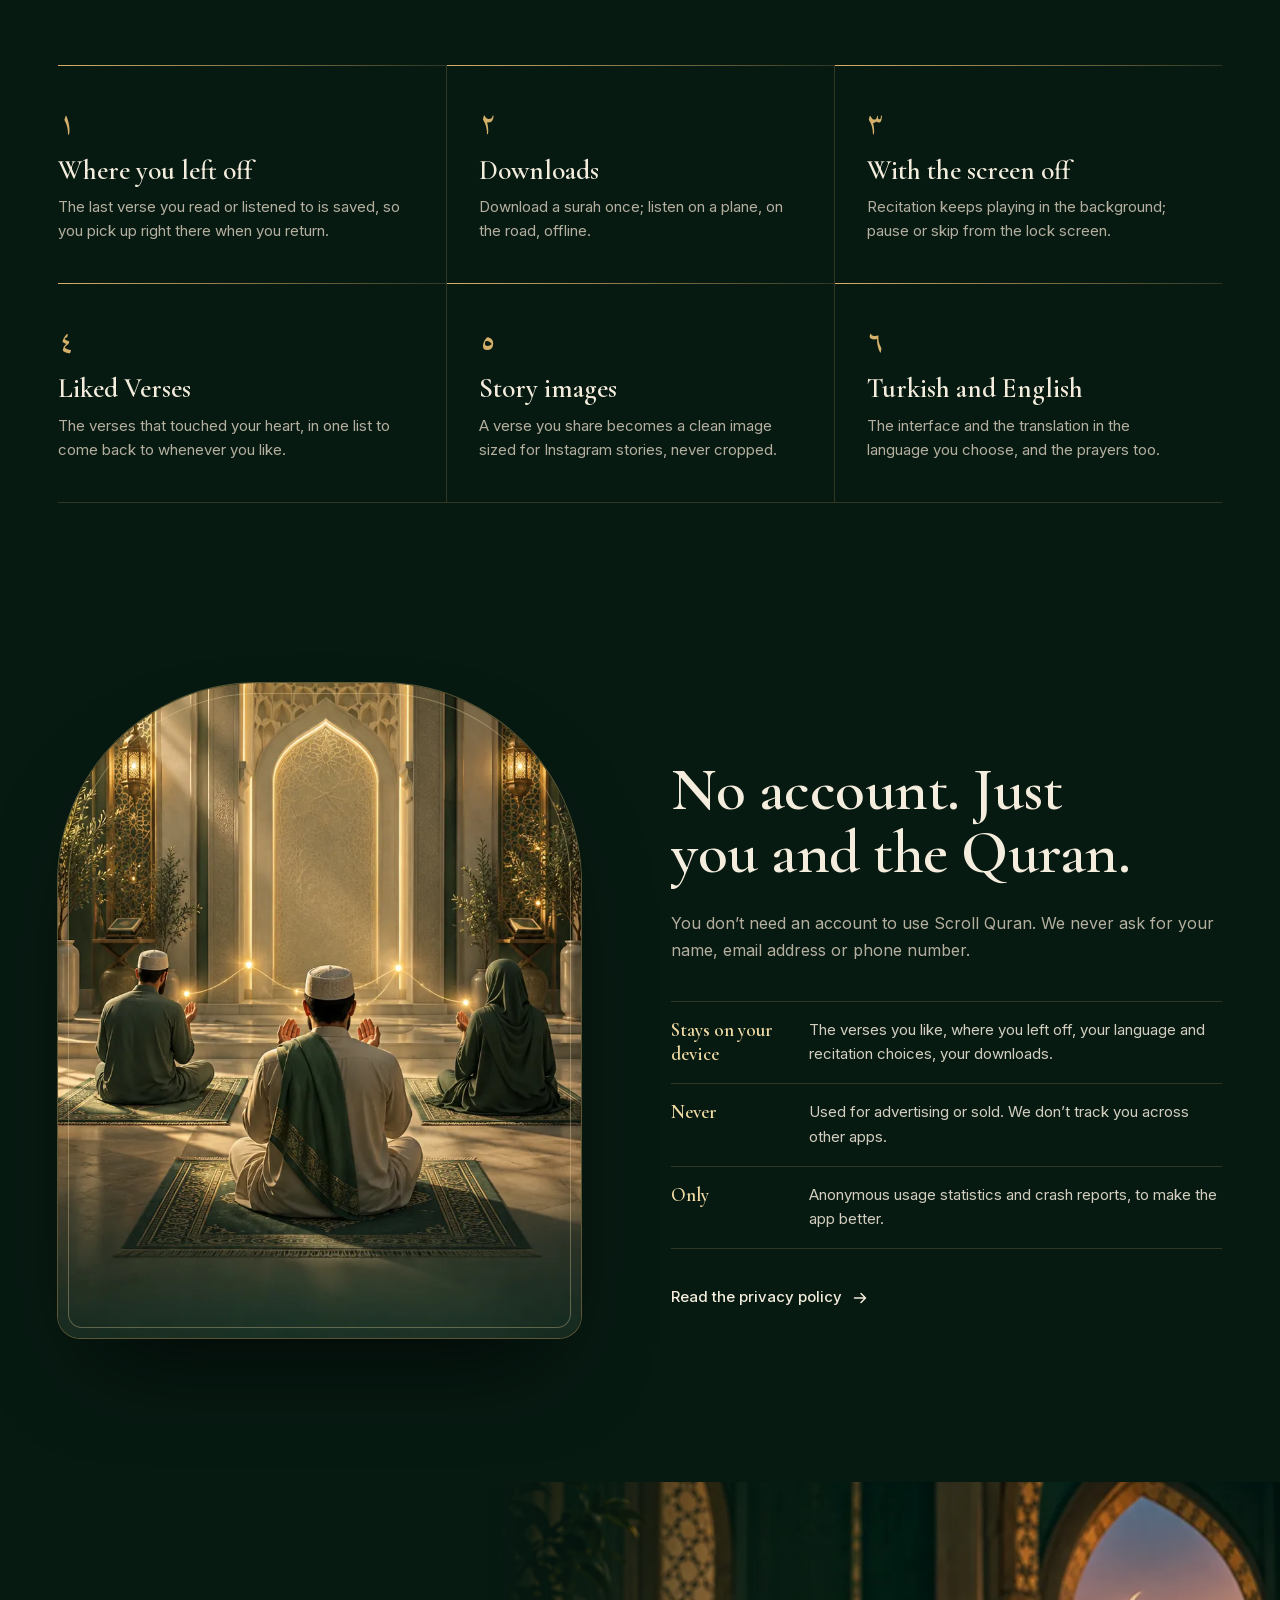
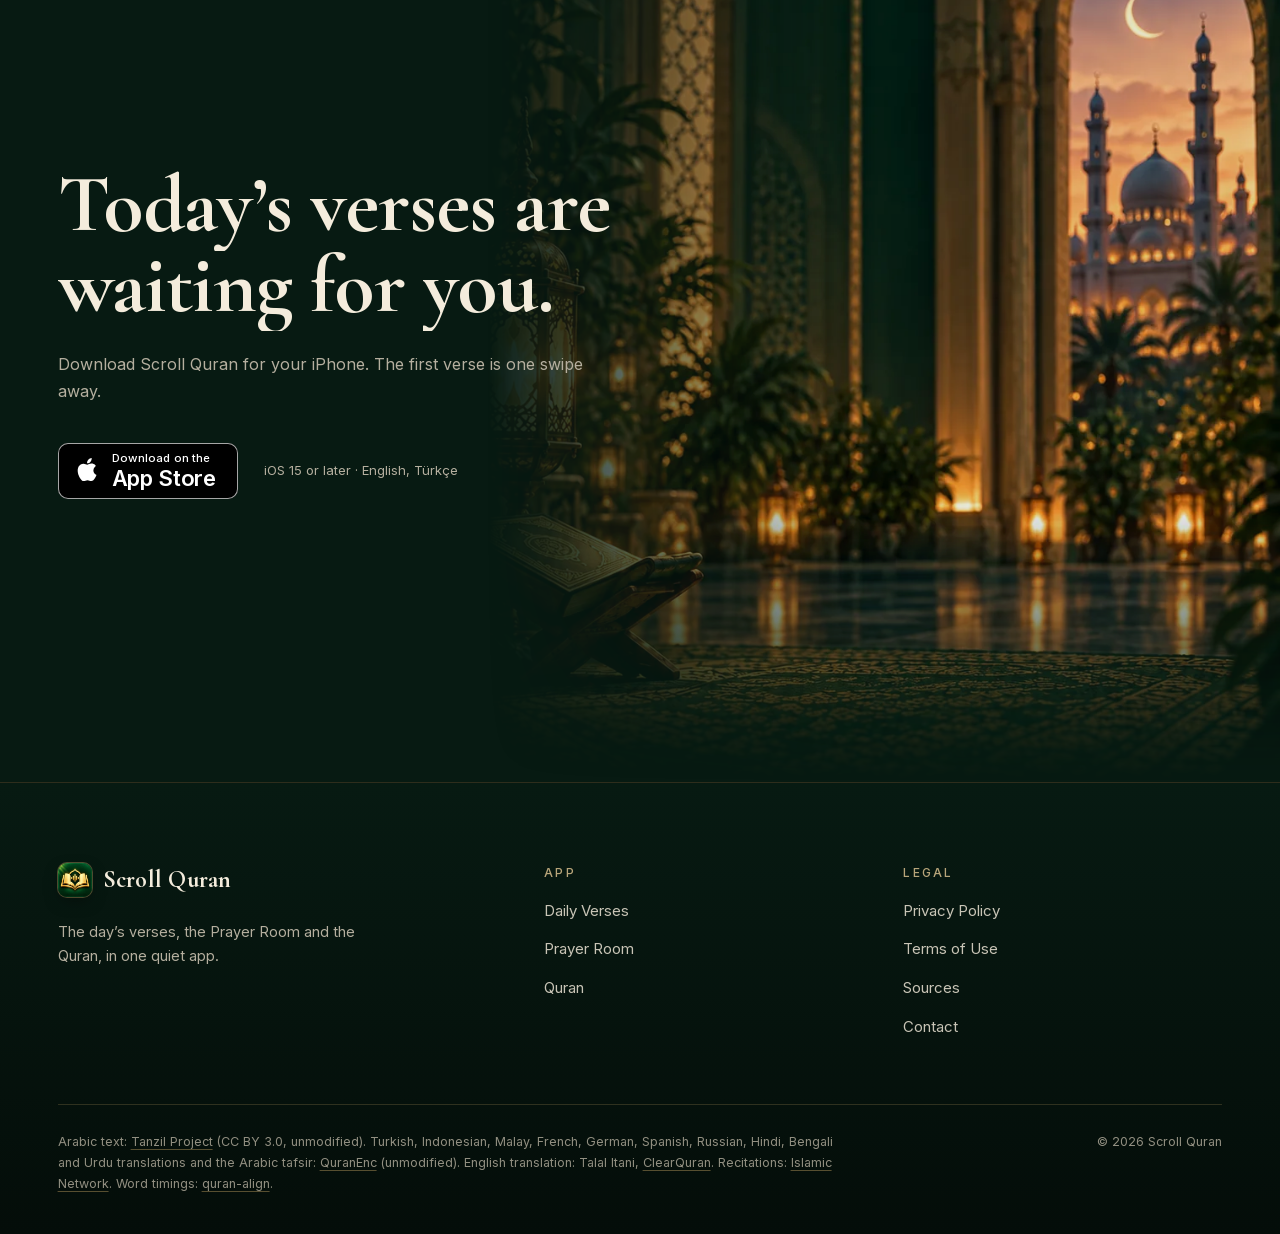
==== commit ae19320b: "Salvation's pages move to /scroll-quran/; the old addresses redirect Co-Authored-By: Claude Opus 5.5" ====
--- a/salvation/index.html
+++ b/salvation/index.html
@@ -1,456 +1,17 @@
 <!doctype html>
-<html lang="tr">
+<html lang="en">
 <head>
   <meta charset="utf-8">
-  <meta name="viewport" content="width=device-width, initial-scale=1, viewport-fit=cover">
-  <title data-i18n="meta.title.home">Scroll Quran · Günün ayetleri, Dua Odası ve Kur’an</title>
-  <meta name="description" content="Günün ayetlerini kaydırarak oku, Dua Odası’nda birlikte âmin de, 114 sureyi kelime kelime takip ederek dinle. iPhone için Scroll Quran." data-i18n-attr="content:meta.desc.home">
-  <meta name="theme-color" content="#071a12">
-  <meta property="og:type" content="website">
-  <meta property="og:title" content="Scroll Quran" >
-  <meta property="og:description" content="Günün ayetleri, Dua Odası ve Kur’an; tek, sakin bir uygulamada." data-i18n-attr="content:footer.tag">
-  <meta property="og:image" content="https://furkanayan.app/salvation/assets/img/icon-512.png">
-  <meta name="apple-itunes-app" content="app-id=6818659276">
-  <link rel="icon" href="assets/img/favicon-32.png" sizes="32x32" type="image/png">
-  <link rel="apple-touch-icon" href="assets/img/apple-touch-icon.png">
-  <link rel="preload" href="assets/fonts/CormorantGaramond-Bold.woff2" as="font" type="font/woff2" crossorigin>
-  <link rel="preload" href="assets/fonts/Inter-Regular.woff2" as="font" type="font/woff2" crossorigin>
-  <link rel="stylesheet" href="assets/css/site.css">
-  <script src="assets/js/i18n.js"></script>
-  <script type="importmap">
-    {
-      "imports": {
-        "three": "./assets/vendor/three/three.module.min.js",
-        "three/addons/": "./assets/vendor/three/addons/"
-      }
-    }
-  </script>
-  <script src="assets/js/main.js" defer></script>
-  <script src="assets/js/home.js" defer></script>
-  <script type="module" src="assets/js/hero.js" async></script>
+  <meta name="viewport" content="width=device-width, initial-scale=1">
+  <title>Scroll Quran</title>
+  <meta name="robots" content="noindex">
+  <link rel="canonical" href="https://furkanayan.app/scroll-quran/">
+  <meta http-equiv="refresh" content="0; url=/scroll-quran/">
+  <!-- The app was called Salvation; its pages moved here with the name. The
+       language (?lang=) and the anchor go along. -->
+  <script>location.replace("/scroll-quran/" + location.search + location.hash);</script>
 </head>
-<body>
-  <svg width="0" height="0" style="position:absolute" aria-hidden="true">
-    <symbol id="i-apple" viewBox="0 0 24 24"><path fill="currentColor" d="M16.37 12.73c-.03-2.6 2.13-3.86 2.22-3.92-1.21-1.77-3.09-2.01-3.76-2.04-1.6-.16-3.12.94-3.94.94-.81 0-2.06-.92-3.39-.9-1.74.03-3.35 1.01-4.25 2.57-1.81 3.14-.46 7.8 1.3 10.35.86 1.25 1.89 2.65 3.24 2.6 1.3-.05 1.79-.84 3.36-.84 1.57 0 2.01.84 3.38.81 1.4-.02 2.29-1.27 3.14-2.53.99-1.45 1.4-2.85 1.42-2.93-.03-.01-2.72-1.04-2.75-4.14ZM13.78 5.1c.71-.87 1.2-2.07 1.06-3.27-1.03.04-2.28.69-3.02 1.55-.66.76-1.24 1.99-1.09 3.16 1.15.09 2.33-.58 3.05-1.44Z"/></symbol>
-    <symbol id="i-down" viewBox="0 0 16 16"><path fill="none" stroke="currentColor" stroke-width="1.5" stroke-linecap="round" stroke-linejoin="round" d="M8 2.5v11M3.5 9 8 13.5 12.5 9"/></symbol>
-    <symbol id="i-right" viewBox="0 0 16 16"><path fill="none" stroke="currentColor" stroke-width="1.5" stroke-linecap="round" stroke-linejoin="round" d="M2.5 8h11M9 3.5 13.5 8 9 12.5"/></symbol>
-    <symbol id="i-play" viewBox="0 0 24 24"><path d="M7 4.8v14.4c0 .8.9 1.3 1.6.9l11.3-7.2c.6-.4.6-1.3 0-1.7L8.6 3.9C7.9 3.5 7 4 7 4.8Z"/></symbol>
-    <symbol id="i-pause" viewBox="0 0 24 24"><rect x="6" y="4.5" width="4" height="15" rx="1.2"/><rect x="14" y="4.5" width="4" height="15" rx="1.2"/></symbol>
-    <symbol id="i-close" viewBox="0 0 14 14"><path fill="none" stroke-linecap="round" d="M1 1l12 12M13 1 1 13"/></symbol>
-  </svg>
-
-  <a class="skip" href="#main" data-i18n="skip">İçeriğe geç</a>
-
-  <header class="nav" data-nav>
-    <div class="nav__inner wrap">
-      <a class="brand" href="./">
-        <img src="assets/img/app-icon.webp" alt="" width="34" height="34">
-        <span>Scroll Quran</span>
-      </a>
-      <nav class="nav__links" aria-label="Scroll Quran">
-        <a href="#verses" data-i18n="nav.verses">Günün Ayetleri</a>
-        <a href="#prayer" data-i18n="nav.prayer">Dua Odası</a>
-        <a href="#quran" data-i18n="nav.quran">Kur’an</a>
-        <button type="button" data-contact data-i18n="nav.contact">İletişim</button>
-      </nav>
-      <div class="nav__end">
-        <div class="lang" role="group" aria-label="Dil · Language">
-          <button type="button" data-lang="tr" aria-pressed="true">TR</button>
-          <button type="button" data-lang="en" aria-pressed="false">EN</button>
-        </div>
-        <a class="store store--sm" href="https://apps.apple.com/app/id6818659276"><svg aria-hidden="true"><use href="#i-apple"/></svg><span data-i18n="nav.download">İndir</span></a>
-        <button class="nav__toggle" type="button" aria-expanded="false" aria-controls="menu" data-i18n-attr="aria-label:nav.menu" aria-label="Menü"><span></span><span></span></button>
-      </div>
-    </div>
-  </header>
-
-  <div class="menu" id="menu" data-menu>
-    <ol>
-      <li><a href="#verses" data-i18n="nav.verses">Günün Ayetleri</a></li>
-      <li><a href="#prayer" data-i18n="nav.prayer">Dua Odası</a></li>
-      <li><a href="#quran" data-i18n="nav.quran">Kur’an</a></li>
-      <li><button type="button" data-contact data-i18n="nav.contact">İletişim</button></li>
-    </ol>
-    <div class="menu__foot">
-      <div class="lang" role="group" aria-label="Dil · Language">
-        <button type="button" data-lang="tr" aria-pressed="true">TR</button>
-        <button type="button" data-lang="en" aria-pressed="false">EN</button>
-      </div>
-      <a class="store store--sm" href="https://apps.apple.com/app/id6818659276"><svg aria-hidden="true"><use href="#i-apple"/></svg><span data-i18n="nav.download">İndir</span></a>
-    </div>
-  </div>
-
-  <main id="main">
-    <!-- Hero: the splash's Quran opening, light rising from its pages. It
-         stays on screen while the page scrolls through it: the copy leaves,
-         the book comes to the middle, the camera goes into the light until
-         the light fills the screen, and the light lifts off upwards on a
-         wavy edge, as the app's splash does. -->
-    <section class="hero" data-hero>
-      <div class="hero__sticky">
-      <canvas class="hero__canvas" data-hero-canvas aria-hidden="true"></canvas>
-      <div class="hero__veil"></div>
-      <div class="hero__out">
-      <div class="hero__inner wrap">
-        <div class="hero__copy">
-          <p class="eyebrow" data-hero-in style="--d: 200ms" data-i18n="hero.eyebrow"><span lang="en">iPhone</span> için Kur’an uygulaması</p>
-          <h1 class="display" data-split data-split-hero data-i18n="hero.title">Her güne Kur’an’dan bir ışık.</h1>
-          <p class="hero__lead" data-hero-in style="--d: 900ms" data-i18n="hero.lead">Scroll Quran; günün ayetlerini kaydırarak okuduğun, Dua Odası’nda başkalarının dualarına âmin dediğin ve 114 sureyi kelime kelime takip ederek dinlediğin sade bir Kur’an uygulaması.</p>
-          <div class="hero__actions" data-hero-in style="--d: 1100ms">
-            <a class="store" href="https://apps.apple.com/app/id6818659276">
-              <svg aria-hidden="true"><use href="#i-apple"/></svg>
-              <span class="store__label"><small data-i18n="store.small">App Store’dan</small><span data-i18n="store.big">İndirin</span></span>
-            </a>
-            <a class="link-arrow" href="#intro"><span data-i18n="hero.how">Nasıl çalışır</span><svg aria-hidden="true"><use href="#i-down"/></svg></a>
-          </div>
-        </div>
-      </div>
-      <div class="hero__foot wrap" data-hero-in style="--d: 1500ms">
-        <span class="scroll-cue"><i></i><span data-i18n="hero.scroll">Kaydır</span></span>
-        <ul class="hero__facts">
-          <li data-i18n="hero.f1"><strong>114</strong>sure</li>
-          <li data-i18n="hero.f2"><strong>6.236</strong>ayet</li>
-          <li data-i18n="hero.f3"><strong>4</strong>okuyuş</li>
-        </ul>
-      </div>
-      </div>
-      <div class="hero__light" aria-hidden="true"></div>
-      </div>
-      <svg class="hero__wave" viewBox="0 0 1000 100" preserveAspectRatio="none" aria-hidden="true" data-hero-wave>
-        <defs>
-          <filter id="wave-glow" x="-5%" y="-100%" width="110%" height="300%"><feGaussianBlur stdDeviation="0 2.5"/></filter>
-        </defs>
-        <path class="hero__wave-glow"/>
-        <path class="hero__wave-fill"/>
-        <path class="hero__wave-rim"/>
-      </svg>
-    </section>
-
-    <!-- Why: lights up word by word as it scrolls past. -->
-    <section class="manifesto" id="intro">
-      <div class="wrap">
-        <img class="manifesto__ornament" src="assets/img/divider-ornate.webp" alt="" width="150" height="29" data-reveal>
-        <p class="manifesto__text" data-manifesto data-i18n="manifesto.text">Telefonu her elimize aldığımızda bir şey bizi bekliyor: bildirimler, haberler, bitmeyen akışlar. Scroll Quran o anın küçük bir kısmını geri istiyor. <span class="accent">Birkaç ayet. Bir dua. Bir sure.</span> O kadar.</p>
-        <div class="manifesto__sign" data-reveal>
-          <span class="arabic" lang="ar" dir="rtl">أَلَا بِذِكْرِ ٱللَّهِ تَطْمَئِنُّ ٱلْقُلُوبُ</span>
-        </div>
-        <p class="manifesto__meal" data-reveal style="--d: 150ms" data-i18n="manifesto.meal">“Bilesiniz ki, kalpler ancak Allah’ı anmakla huzur bulur.” <span>Ra’d Suresi · 28. Ayet</span></p>
-      </div>
-    </section>
-
-    <!-- The app's three tabs; on wide screens one phone stays put while the
-         chapters scroll past and changes screen with them. -->
-    <section class="tabs" data-tabs>
-      <div class="tabs__grid wrap">
-        <div class="tabs__stage" data-stage>
-          <div class="stage__glow" aria-hidden="true">
-            <img src="assets/img/scene-verses.webp" alt="" class="on" data-glow="verses">
-            <img src="assets/img/scene-prayer.webp" alt="" data-glow="prayer" loading="lazy">
-            <img src="assets/img/scene-quran.webp" alt="" data-glow="quran" loading="lazy">
-          </div>
-          <div data-phone-slot="all"></div>
-          <div class="amin-hint" data-amin-hint aria-hidden="true">
-            <span data-i18n="ui.amin_hint">Dokun, âmin de</span>
-            <svg viewBox="0 0 46 20"><path d="M1 10h42M36 3l7 7-7 7"/></svg>
-          </div>
-        </div>
-
-        <div class="tabs__chapters">
-          <article class="chapter" id="verses" data-chapter="verses">
-            <div class="chapter__inner">
-              <p class="eyebrow" data-reveal data-i18n="ch1.eyebrow">01 — Günün Ayetleri</p>
-              <h2 class="h2" data-split data-i18n="ch1.title">Kaydır. Dur. Düşün.</h2>
-              <p class="lead" data-reveal data-i18n="ch1.body">Her gün on kısa ayet; her biri tek nefeste okunacak kadar. Akış herkes için aynı ve her gece yarısı yenileniyor. Bir sonraki ayete geçmek için yukarı kaydırman yeterli.</p>
-              <ul class="chapter__list">
-                <li data-reveal data-i18n="ch1.li1">Beğendiğin ayetler Beğendiklerim’de toplanır.</li>
-                <li data-reveal style="--d: 80ms" data-i18n="ch1.li2">Her ayeti seçtiğin okuyuşla dinleyebilirsin.</li>
-                <li data-reveal style="--d: 160ms" data-i18n="ch1.li3">Paylaş’a dokun; ayet, hikâyende paylaşabileceğin bir görsele dönüşür.</li>
-              </ul>
-              <p class="live" data-reveal><span class="dot"></span><span data-i18n="ch1.live">Telefondakiler <b>bugünün ayetleri</b>.</span></p>
-            </div>
-            <div class="chapter__phone" data-phone-slot="verses"></div>
-          </article>
-
-          <article class="chapter" id="prayer" data-chapter="prayer">
-            <div class="chapter__inner">
-              <p class="eyebrow" data-reveal data-i18n="ch2.eyebrow">02 — Dua Odası</p>
-              <h2 class="h2" data-split data-i18n="ch2.title">Herkes aynı anda, aynı duada.</h2>
-              <p class="lead" data-reveal data-i18n="ch2.body">Dua Odası’nda dualar bir zincir gibi akar. Her dua beş dakika ekranda kalır ve o beş dakika boyunca dünyanın her yerinde aynı dua okunur. Âmin dediğinde, o anda orada olan herkesle birlikte demiş olursun.</p>
-              <ul class="chapter__list">
-                <li data-reveal data-i18n="ch2.li1">Kalbinle destekle ya da “bu dua için dua ediyorum” de.</li>
-                <li data-reveal style="--d: 80ms" data-i18n="ch2.li2">Kaç kişinin âmin dediğini canlı olarak görürsün.</li>
-                <li data-reveal style="--d: 160ms" data-i18n="ch2.li3">Sırada kaç duanın beklediğini görürsün; birkaç dakikada bir yenisi gelir.</li>
-              </ul>
-              <p class="live" data-reveal><span class="dot"></span><span data-i18n="ch2.live">Şu an odada: <b data-live-topic>…</b> · <span class="tabular" data-live-left>5:00</span> kaldı</span></p>
-            </div>
-            <div class="chapter__phone" data-phone-slot="prayer"></div>
-          </article>
-
-          <article class="chapter" id="quran" data-chapter="quran">
-            <div class="chapter__inner">
-              <p class="eyebrow" data-reveal data-i18n="ch3.eyebrow">03 — Kur’an</p>
-              <h2 class="h2" data-split data-i18n="ch3.title">Dinle, kelime kelime takip et.</h2>
-              <p class="lead" data-reveal data-i18n="ch3.body">114 surenin tamamı, Arapça aslı ve mealiyle. Okuyuşu dinlerken okunan kelime parlar; nerede olduğunu hiç kaybetmezsin. Sureleri indirip internet olmadan da dinleyebilirsin.</p>
-              <button class="listen-btn" type="button" aria-pressed="false" data-listen data-reveal>
-                <span class="listen-btn__icon"><svg class="i-play" aria-hidden="true"><use href="#i-play"/></svg><svg class="i-pause" aria-hidden="true"><use href="#i-pause"/></svg></span>
-                <span><span data-listen-label data-i18n="ch3.listen">Fâtiha’yı dinle</span><small data-i18n="ch3.listen_note">Sesi aç; telefondaki kelimeler okuyuşla birlikte parlar.</small></span>
-              </button>
-              <p class="eyebrow" style="margin: 40px 0 0" data-reveal data-i18n="ch3.reciters">Dört okuyuş arasından seç</p>
-              <ul class="reciters" data-reveal>
-                <li data-i18n="rec.1">Tertil · Ahenkli</li>
-                <li data-i18n="rec.2">Tertil · Klasik</li>
-                <li data-i18n="rec.3">Tertil · Öğretici</li>
-                <li data-i18n="rec.4">Tertil · Hüzünlü</li>
-              </ul>
-            </div>
-            <div class="chapter__phone" data-phone-slot="quran"></div>
-          </article>
-        </div>
-      </div>
-    </section>
-
-    <div class="lights" aria-hidden="true" data-parallax="0.08">
-      <img src="assets/img/string-of-lights.webp" alt="" loading="lazy" width="1600" height="533">
-    </div>
-
-    <section class="details">
-      <div class="wrap">
-        <div class="details__head">
-          <div>
-            <p class="eyebrow" data-reveal data-i18n="details.eyebrow">Ayrıntılar</p>
-            <h2 class="h2" data-split data-i18n="details.title">Küçük şeyler, özenle.</h2>
-          </div>
-          <p class="lead" data-reveal data-i18n="details.lead">Bir uygulamayı her gün açılası kılan, çoğu zaman kimsenin fark etmediği ayrıntılardır.</p>
-        </div>
-        <ol class="index">
-          <li data-reveal><span class="index__num" lang="ar">١</span><h3 data-i18n="d1.t">Kaldığın yer</h3><p data-i18n="d1.p">Kur’an’da en son okuduğun ya da dinlediğin ayet kaydedilir; döndüğünde oradan devam edersin.</p></li>
-          <li data-reveal style="--d: 90ms"><span class="index__num" lang="ar">٢</span><h3 data-i18n="d2.t">İndirilenler</h3><p data-i18n="d2.p">Sureleri bir kez indir; uçakta, yolda, internet yokken dinle.</p></li>
-          <li data-reveal style="--d: 180ms"><span class="index__num" lang="ar">٣</span><h3 data-i18n="d3.t">Ekran kapalıyken</h3><p data-i18n="d3.p">Okuyuş arka planda sürer; kilit ekranından durdurabilir, ayet atlayabilirsin.</p></li>
-          <li data-reveal><span class="index__num" lang="ar">٤</span><h3 data-i18n="d4.t">Beğendiklerim</h3><p data-i18n="d4.p">Kalbine dokunan ayetler, istediğin zaman dönebileceğin tek bir listede.</p></li>
-          <li data-reveal style="--d: 90ms"><span class="index__num" lang="ar">٥</span><h3 data-i18n="d5.t">Hikâye görseli</h3><p data-i18n="d5.p">Paylaştığın ayet, Instagram hikâyesi ölçüsünde, kırpılmayan sade bir görsel olur.</p></li>
-          <li data-reveal style="--d: 180ms"><span class="index__num" lang="ar">٦</span><h3 data-i18n="d6.t">Türkçe ve İngilizce</h3><p data-i18n="d6.p">Arayüz de meal de seçtiğin dilde; Dua Odası’ndaki dualar da.</p></li>
-        </ol>
-      </div>
-    </section>
-
-    <section class="promise">
-      <div class="wrap promise__grid">
-        <div class="promise__media" data-reveal>
-          <img src="assets/img/worshippers.webp" alt="" loading="lazy" width="847" height="1260" data-parallax="-0.12">
-        </div>
-        <div>
-          <p class="eyebrow" data-reveal data-i18n="promise.eyebrow">Gizlilik</p>
-          <h2 class="h2" data-split data-i18n="promise.title">Hesap yok. Sadece sen ve Kur’an.</h2>
-          <p class="lead" style="margin-top: 26px" data-reveal data-i18n="promise.body">Scroll Quran’ı kullanmak için hesap açmana gerek yok. Adını, e-postanı ya da telefon numaranı hiç sormuyoruz.</p>
-          <ul class="promise__list">
-            <li data-reveal><b data-i18n="promise.k1">Cihazında kalır</b><span data-i18n="promise.v1">Beğendiğin ayetler, kaldığın yer, dil ve okuyuş tercihlerin, indirdiğin sureler.</span></li>
-            <li data-reveal style="--d: 80ms"><b data-i18n="promise.k2">Asla</b><span data-i18n="promise.v2">Reklam için kullanılmaz, satılmaz. Seni başka uygulamalarda takip etmeyiz.</span></li>
-            <li data-reveal style="--d: 160ms"><b data-i18n="promise.k3">Yalnızca</b><span data-i18n="promise.v3">Uygulamayı iyileştirmek için anonim kullanım istatistikleri ve çökme raporları.</span></li>
-          </ul>
-          <a class="link-arrow link-arrow--side" href="privacy/" data-reveal><span data-i18n="promise.link">Gizlilik politikasını oku</span><svg aria-hidden="true"><use href="#i-right"/></svg></a>
-        </div>
-      </div>
-    </section>
-
-    <section class="cta" id="download">
-      <div class="cta__scene" aria-hidden="true">
-        <img src="assets/img/courtyard.webp" alt="" loading="lazy" width="941" height="1672">
-      </div>
-      <div class="motes" aria-hidden="true"><i style="left:61.3%;--s:2.3px;--t:13.2s;--delay:-2.8s;--dx:-52px;--o:0.60"></i><i style="left:94.1%;--s:4.4px;--t:16.1s;--delay:-4.0s;--dx:4px;--o:0.54"></i><i style="left:58.3%;--s:2.3px;--t:11.7s;--delay:-16.7s;--dx:39px;--o:0.80"></i><i style="left:88.4%;--s:2.6px;--t:12.5s;--delay:-11.3s;--dx:28px;--o:0.83"></i><i style="left:92.2%;--s:2.3px;--t:14.8s;--delay:-12.1s;--dx:1px;--o:0.49"></i><i style="left:72.7%;--s:2.3px;--t:17.5s;--delay:-15.6s;--dx:6px;--o:0.55"></i><i style="left:93.6%;--s:3.7px;--t:17.1s;--delay:-15.3s;--dx:1px;--o:0.61"></i><i style="left:78.7%;--s:3.3px;--t:11.3s;--delay:-5.5s;--dx:38px;--o:0.42"></i><i style="left:52.2%;--s:3.9px;--t:12.2s;--delay:-9.6s;--dx:-3px;--o:0.57"></i><i style="left:97.9%;--s:2.6px;--t:13.3s;--delay:-3.6s;--dx:16px;--o:0.54"></i><i style="left:67.1%;--s:4.2px;--t:12.6s;--delay:-10.1s;--dx:49px;--o:0.45"></i><i style="left:53.0%;--s:2.7px;--t:16.1s;--delay:-11.1s;--dx:-32px;--o:0.57"></i><i style="left:8.9%;--s:3.4px;--t:10.3s;--delay:-12.6s;--dx:48px;--o:0.88"></i><i style="left:36.7%;--s:4.9px;--t:10.1s;--delay:-5.2s;--dx:56px;--o:0.79"></i><i style="left:20.5%;--s:4.8px;--t:15.0s;--delay:-14.7s;--dx:-25px;--o:0.50"></i><i style="left:22.2%;--s:2.4px;--t:13.1s;--delay:-17.3s;--dx:-20px;--o:0.40"></i></div>
-      <div class="wrap">
-        <div class="cta__copy">
-          <h2 class="display" data-split data-i18n="cta.title">Bugünün ayetleri seni bekliyor.</h2>
-          <p class="lead" data-reveal data-i18n="cta.lead">Scroll Quran’ı iPhone’una indir; ilk ayet bir kaydırma uzağında.</p>
-          <div class="cta__actions" data-reveal style="--d: 120ms">
-            <a class="store" href="https://apps.apple.com/app/id6818659276">
-              <svg aria-hidden="true"><use href="#i-apple"/></svg>
-              <span class="store__label"><small data-i18n="store.small">App Store’dan</small><span data-i18n="store.big">İndirin</span></span>
-            </a>
-            <span class="cta__note" data-i18n="cta.note">iOS 15 ve üzeri · Türkçe, English</span>
-          </div>
-        </div>
-      </div>
-    </section>
-  </main>
-
-  <footer class="footer">
-    <img class="footer__skyline" src="assets/img/golden-skyline.webp" alt="" loading="lazy" aria-hidden="true">
-    <div class="wrap">
-      <div class="footer__grid">
-        <div>
-          <a class="brand" href="./"><img src="assets/img/app-icon.webp" alt="" width="34" height="34"><span>Scroll Quran</span></a>
-          <p class="footer__tag" data-i18n="footer.tag">Günün ayetleri, Dua Odası ve Kur’an; tek, sakin bir uygulamada.</p>
-        </div>
-        <div>
-          <h4 data-i18n="footer.app">Uygulama</h4>
-          <ul>
-            <li><a href="#verses" data-i18n="nav.verses">Günün Ayetleri</a></li>
-            <li><a href="#prayer" data-i18n="nav.prayer">Dua Odası</a></li>
-            <li><a href="#quran" data-i18n="nav.quran">Kur’an</a></li>
-          </ul>
-        </div>
-        <div>
-          <h4 data-i18n="footer.legal">Yasal</h4>
-          <ul>
-            <li><a href="privacy/" data-i18n="footer.privacy">Gizlilik Politikası</a></li>
-            <li><a href="terms/" data-i18n="footer.terms">Kullanım Koşulları</a></li>
-            <li><a href="credits/" data-i18n="footer.credits">Kaynaklar</a></li>
-            <li><button type="button" data-contact data-i18n="footer.contact">İletişim</button></li>
-          </ul>
-        </div>
-      </div>
-      <div class="footer__sources">
-        <p data-i18n="footer.sources">Arapça metin: <a href="https://tanzil.net" rel="noopener">Tanzil Projesi</a> (CC BY 3.0, değiştirilmeden). Türkçe, Endonezce, Malayca, Fransızca, Almanca, İspanyolca, Rusça, Hintçe, Bengalce ve Urduca mealler ile Arapça tefsir: <a href="https://quranenc.com" rel="noopener">QuranEnc</a> (değiştirilmeden). İngilizce meal: Talal Itani, <a href="https://www.clearquran.com" rel="noopener">ClearQuran</a>. Tilavetler: <a href="https://alquran.cloud" rel="noopener">Islamic Network</a>. Kelime zamanlamaları: <a href="https://github.com/cpfair/quran-align" rel="noopener">quran-align</a>.</p>
-        <p data-i18n="footer.copy">© 2026 Scroll Quran</p>
-      </div>
-    </div>
-  </footer>
-
-  <dialog class="contact" data-contact-dialog aria-labelledby="contact-title">
-    <div class="contact__card">
-      <button class="contact__close" type="button" data-contact-close data-i18n-attr="aria-label:contact.close" aria-label="Kapat"><svg aria-hidden="true"><use href="#i-close"/></svg></button>
-      <img class="ornament" src="assets/img/divider-ornate.webp" alt="" width="120" height="23">
-      <h2 id="contact-title" data-i18n="contact.title">Bize yaz</h2>
-      <p data-i18n="contact.body">Soru, öneri ya da bir hata bildirimi için bize e-posta gönderebilirsin.</p>
-      <div class="contact__email">
-        <span data-contact-email>support@furkanayan.app</span>
-        <button class="contact__copy" type="button" data-contact-copy data-i18n="contact.copy">Kopyala</button>
-      </div>
-      <a class="btn btn--gold" href="mailto:support@furkanayan.app?subject=Scroll%20Quran" data-i18n="contact.send">E-posta gönder</a>
-    </div>
-  </dialog>
-
-  <!-- The phone, cloned by home.js into the stage (wide screens) and into
-       each chapter (narrow screens). Laid out at 402 × 874 points. -->
-  <template id="phone-template">
-    <div class="phone">
-      <div class="phone__screen">
-        <div class="ui">
-          <div class="ui__status">
-            <span data-clock>9:41</span>
-            <span class="icons">
-              <svg viewBox="0 0 18 12"><rect x="0" y="8" width="3" height="4" rx="1"/><rect x="5" y="5.5" width="3" height="6.5" rx="1"/><rect x="10" y="3" width="3" height="9" rx="1"/><rect x="15" y="0" width="3" height="12" rx="1"/></svg>
-              <svg viewBox="0 0 16 12"><path d="M8 2.2c2.4 0 4.6.9 6.2 2.5l1.3-1.3C13.5 1.4 10.9.3 8 .3S2.5 1.4.5 3.4l1.3 1.3C3.4 3.1 5.6 2.2 8 2.2Zm0 3.7c1.4 0 2.6.5 3.6 1.4l1.3-1.3C11.6 4.7 9.9 4 8 4s-3.6.7-4.9 2l1.3 1.3c1-.9 2.2-1.4 3.6-1.4Zm0 3.6c-.6 0-1.1.2-1.5.6L8 11.7l1.5-1.6c-.4-.4-.9-.6-1.5-.6Z"/></svg>
-              <svg viewBox="0 0 27 12"><rect x=".5" y=".5" width="22" height="11" rx="3.2" fill="none" stroke="#fff" stroke-opacity=".45"/><rect x="2" y="2" width="19" height="8" rx="2"/><path d="M24.5 4v4c.8-.3 1.4-1.1 1.4-2s-.6-1.7-1.4-2Z" fill-opacity=".45"/></svg>
-            </span>
-          </div>
-
-          <!-- Verses of the Day -->
-          <section class="screen screen--verses" data-screen="verses">
-            <div class="screen__bg" style="background-image:url('assets/img/scene-verses.webp')"></div>
-            <header class="ui-header">
-              <div>
-                <h3 data-i18n="ui.verses_title">Günün Ayetleri</h3>
-                <p data-feed-date>&nbsp;</p>
-              </div>
-              <span class="ui-round"><svg viewBox="0 0 18 18"><path d="M3 5h12M3 9h12M3 13h12"/></svg></span>
-            </header>
-            <div class="feed"><div class="feed__track" data-feed-track></div></div>
-            <div class="actions">
-              <div class="act" data-like><span class="act__ring"><i class="mi" style="--src:url('../img/icon-heart.webp')"></i><i class="heart-filled"></i></span><span data-i18n="ui.like">Beğen</span></div>
-              <div class="act act--main"><span class="act__ring"><svg><use href="#i-play"/></svg></span><span data-i18n="ui.listen">Dinle</span></div>
-              <div class="act"><span class="act__ring"><svg viewBox="0 0 24 24" style="fill:none;stroke:var(--gold-light);stroke-width:2;stroke-linecap:round;stroke-linejoin:round"><path d="M12 14V3M9 6l3-3l3 3M9 9H7a2 2 0 0 0-2 2v8a2 2 0 0 0 2 2h10a2 2 0 0 0 2-2v-8a2 2 0 0 0-2-2h-2"/></svg></span><span data-i18n="ui.share">Paylaş</span></div>
-            </div>
-            <div class="peek">
-              <div class="peek__hint"><svg viewBox="0 0 12 12"><path d="M2.5 7.5 6 4l3.5 3.5"/></svg><span data-i18n="ui.next_hint">Sıradaki ayet · yukarı kaydır</span></div>
-              <div class="ref" data-peek-ref>&nbsp;</div>
-              <div class="peek__ar" data-peek-ar lang="ar">&nbsp;</div>
-            </div>
-          </section>
-
-          <!-- Prayer Room -->
-          <section class="screen screen--prayer" data-screen="prayer">
-            <div class="screen__bg" style="background-image:url('assets/img/scene-prayer.webp')"></div>
-            <header class="ui-header">
-              <div>
-                <h3 data-i18n="ui.prayer_title">Dua Odası</h3>
-                <p data-i18n="ui.prayer_sub">Birlikte dua edelim</p>
-              </div>
-              <span class="ui-round"><svg viewBox="0 0 18 18"><path d="M3 5h12M3 9h12M3 13h12"/></svg></span>
-            </header>
-            <div class="pcard">
-              <svg class="pcard__shape" width="362" height="392" viewBox="0 0 362 392" aria-hidden="true">
-                <defs>
-                  <clipPath id="pcard-clip"><path d="M0 82A30 30 0 0 1 30 52H96C142.75 52 134.25 0 181 0S219.25 52 266 52H332A30 30 0 0 1 362 82V362A30 30 0 0 1 332 392H30A30 30 0 0 1 0 362Z"/></clipPath>
-                </defs>
-                <g clip-path="url(#pcard-clip)">
-                  <rect width="362" height="392" fill="#ebdaba"/>
-                  <image href="assets/img/parchment.webp" width="362" height="392" preserveAspectRatio="none"/>
-                </g>
-                <path d="M.5 82A29.5 29.5 0 0 1 30 52.5H96C142.75 52.5 134.25.5 181 .5S219.25 52.5 266 52.5H332A29.5 29.5 0 0 1 361.5 82V362A29.5 29.5 0 0 1 332 391.5H30A29.5 29.5 0 0 1 .5 362Z" fill="none" stroke="#a8833f" stroke-opacity=".55"/>
-              </svg>
-              <div class="pcard__body" data-pcard-body>
-                <i class="mi pcard__hands" style="--src:url('../img/icon-praying-hands.webp')"></i>
-                <div class="pcard__head">
-                  <span class="pcard__avatar"><i class="mi" style="--src:url('../img/icon-community.webp')"></i></span>
-                  <span class="pcard__title" data-prayer-topic>&nbsp;</span>
-                  <span class="pill"><svg viewBox="0 0 14 14"><path d="M3.5 1.5h7M3.5 12.5h7M4.5 1.5c0 3 4.5 3 4.5 5.5S4.5 9.5 4.5 12.5M9.5 1.5c0 3-4.5 3-4.5 5.5"/></svg><span data-prayer-left>5:00</span></span>
-                </div>
-                <div class="pcard__text"><p data-prayer-text>&nbsp;</p></div>
-                <img class="pcard__divider" src="assets/img/divider-diamond.webp" alt="">
-                <div class="pcard__foot" data-amin-foot data-i18n="ui.first_amin">İlk âmini sen de</div>
-              </div>
-            </div>
-            <div class="prayer-actions">
-              <div class="act" data-like><span class="act__ring"><i class="mi" style="--src:url('../img/icon-heart.webp')"></i><i class="heart-filled"></i></span><span data-i18n="ui.support">Kalbimle
-destekliyorum</span></div>
-              <button class="amin" type="button" data-amin><img src="assets/img/gold-hands.webp" alt=""><span data-i18n="ui.amin">Âmin</span></button>
-              <div class="act"><span class="act__ring"><i class="mi" style="--src:url('../img/icon-raised-hands.webp')"></i></span><span data-i18n="ui.praying">Bu dua için
-dua ediyorum</span></div>
-            </div>
-            <div class="queue-chip">
-              <i class="mi" style="--src:url('../img/icon-group.webp')"></i>
-              <span data-i18n="ui.queue">Sırada 4 dua var</span>
-            </div>
-          </section>
-
-          <!-- Quran: the player -->
-          <section class="screen screen--quran" data-screen="quran">
-            <div class="screen__bg" style="background-image:url('assets/img/scene-quran.webp')"></div>
-            <div class="player__top">
-              <span class="ui-round"><svg viewBox="0 0 18 18"><path d="M11 4 6 9l5 5"/></svg></span>
-              <h3 data-i18n="ui.quran">Kur’an</h3>
-              <span class="ui-round"><svg viewBox="0 0 18 18"><path d="M9 2.5a2.5 2.5 0 0 0-2.5 2.5v4a2.5 2.5 0 0 0 5 0V5A2.5 2.5 0 0 0 9 2.5ZM4.5 8.5a4.5 4.5 0 0 0 9 0M9 13v2.5"/></svg></span>
-            </div>
-            <div class="player__titles">
-              <h4 data-player-surah>Fâtiha Suresi</h4>
-              <p data-player-status>&nbsp;</p>
-            </div>
-            <div class="emblem">
-              <img class="emblem__wave emblem__wave--l" src="assets/img/player-wave-1.webp" alt="">
-              <img class="emblem__wave emblem__wave--r" src="assets/img/player-wave-2.webp" alt="">
-              <img class="emblem__img" src="assets/img/player-emblem.webp" alt="">
-            </div>
-            <div class="recite" data-recite>
-              <p class="recite__ar" lang="ar" data-recite-ar>&nbsp;</p>
-              <img class="recite__div" src="assets/img/divider-diamond.webp" alt="">
-              <p class="recite__meal" data-recite-meal>&nbsp;</p>
-            </div>
-            <div class="seek">
-              <div class="seek__bar"><div class="seek__fill" data-seek></div></div>
-              <div class="seek__times"><span data-time-now>0:00</span><span data-time-left>-0:00</span></div>
-            </div>
-            <div class="controls">
-              <span class="ctl"><svg viewBox="0 0 24 24"><path d="M6 5h2v14H6zM19 6.2v11.6c0 .8-.9 1.2-1.5.8L9.7 13c-.6-.4-.6-1.2 0-1.6l7.8-5.6c.6-.4 1.5 0 1.5.8Z"/></svg></span>
-              <span class="ctl ctl--10"><svg viewBox="0 0 24 24"><path d="M5 8.5A8 8 0 1 1 4 12M5 3.5v5h5"/><text x="12" y="15.5" font-size="7" text-anchor="middle" fill="#f1dba4" stroke="none" font-family="Inter">10</text></svg></span>
-              <button class="play" type="button" aria-pressed="false" data-play aria-label="Play"><svg class="i-play"><use href="#i-play"/></svg><svg class="i-pause"><use href="#i-pause"/></svg></button>
-              <span class="ctl ctl--10"><svg viewBox="0 0 24 24"><path d="M19 8.5A8 8 0 1 0 20 12M19 3.5v5h-5"/><text x="12" y="15.5" font-size="7" text-anchor="middle" fill="#f1dba4" stroke="none" font-family="Inter">10</text></svg></span>
-              <span class="ctl"><svg viewBox="0 0 24 24"><path d="M16 5h2v14h-2zM5 6.2v11.6c0 .8.9 1.2 1.5.8l7.8-5.6c.6-.4.6-1.2 0-1.6L6.5 5.4C5.9 5 5 5.4 5 6.2Z"/></svg></span>
-            </div>
-          </section>
-
-          <nav class="tabbar" aria-hidden="true">
-            <span class="tabbar__pill"></span>
-            <span class="tab on" data-tab="verses"><i class="mi" style="--src:url('../img/icon-nav-verses.webp')"></i><span data-i18n="ui.nav_verses">Ayetler</span></span>
-            <span class="tab" data-tab="prayer"><i class="mi" style="--src:url('../img/icon-nav-prayer.webp');height:26px"></i><span data-i18n="ui.nav_prayer">Dua Odası</span></span>
-            <span class="tab" data-tab="quran"><svg viewBox="0 0 24 24" width="24" height="24" style="fill:none;stroke:currentColor;stroke-width:1.5;stroke-linejoin:round"><path d="M4 5.5C4 4.7 4.7 4 5.5 4H11c.6 0 1 .4 1 1v15c0-.6-.4-1-1-1H5.5C4.7 19 4 18.3 4 17.5v-12ZM20 5.5c0-.8-.7-1.5-1.5-1.5H13c-.6 0-1 .4-1 1v15c0-.6.4-1 1-1h5.5c.8 0 1.5-.7 1.5-1.5v-12Z"/><path d="M6.5 8h3M6.5 11h3M14.5 8h3M14.5 11h3" stroke-linecap="round"/></svg><span data-i18n="ui.nav_quran">Kur’an</span></span>
-            <span class="tab__home"></span>
-          </nav>
-        </div>
-      </div>
-      <span class="phone__island"></span>
-      <span class="phone__glare"></span>
-    </div>
-  </template>
+<body style="background:#071A12;color:#F4ECDC;font-family:-apple-system,sans-serif">
+  <p><a href="/scroll-quran/" style="color:#EACB8C">Scroll Quran</a></p>
 </body>
 </html>
